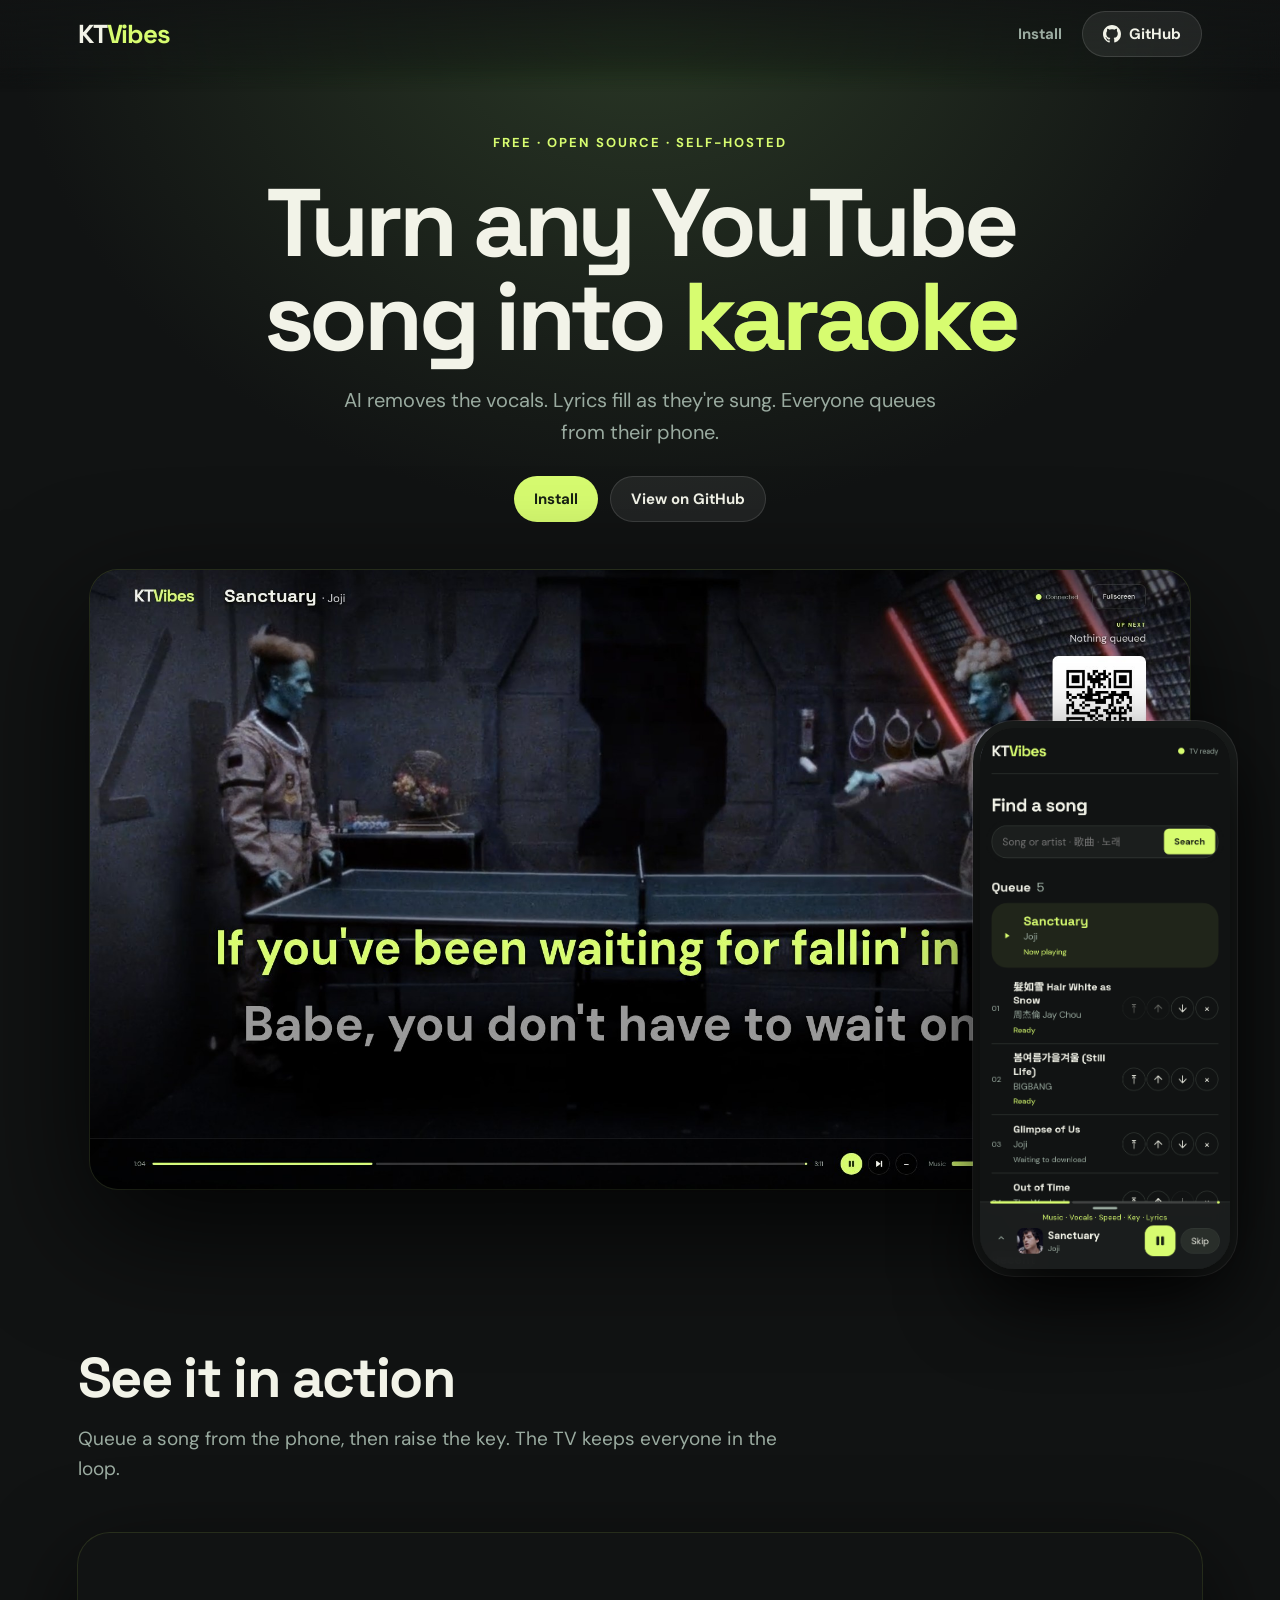
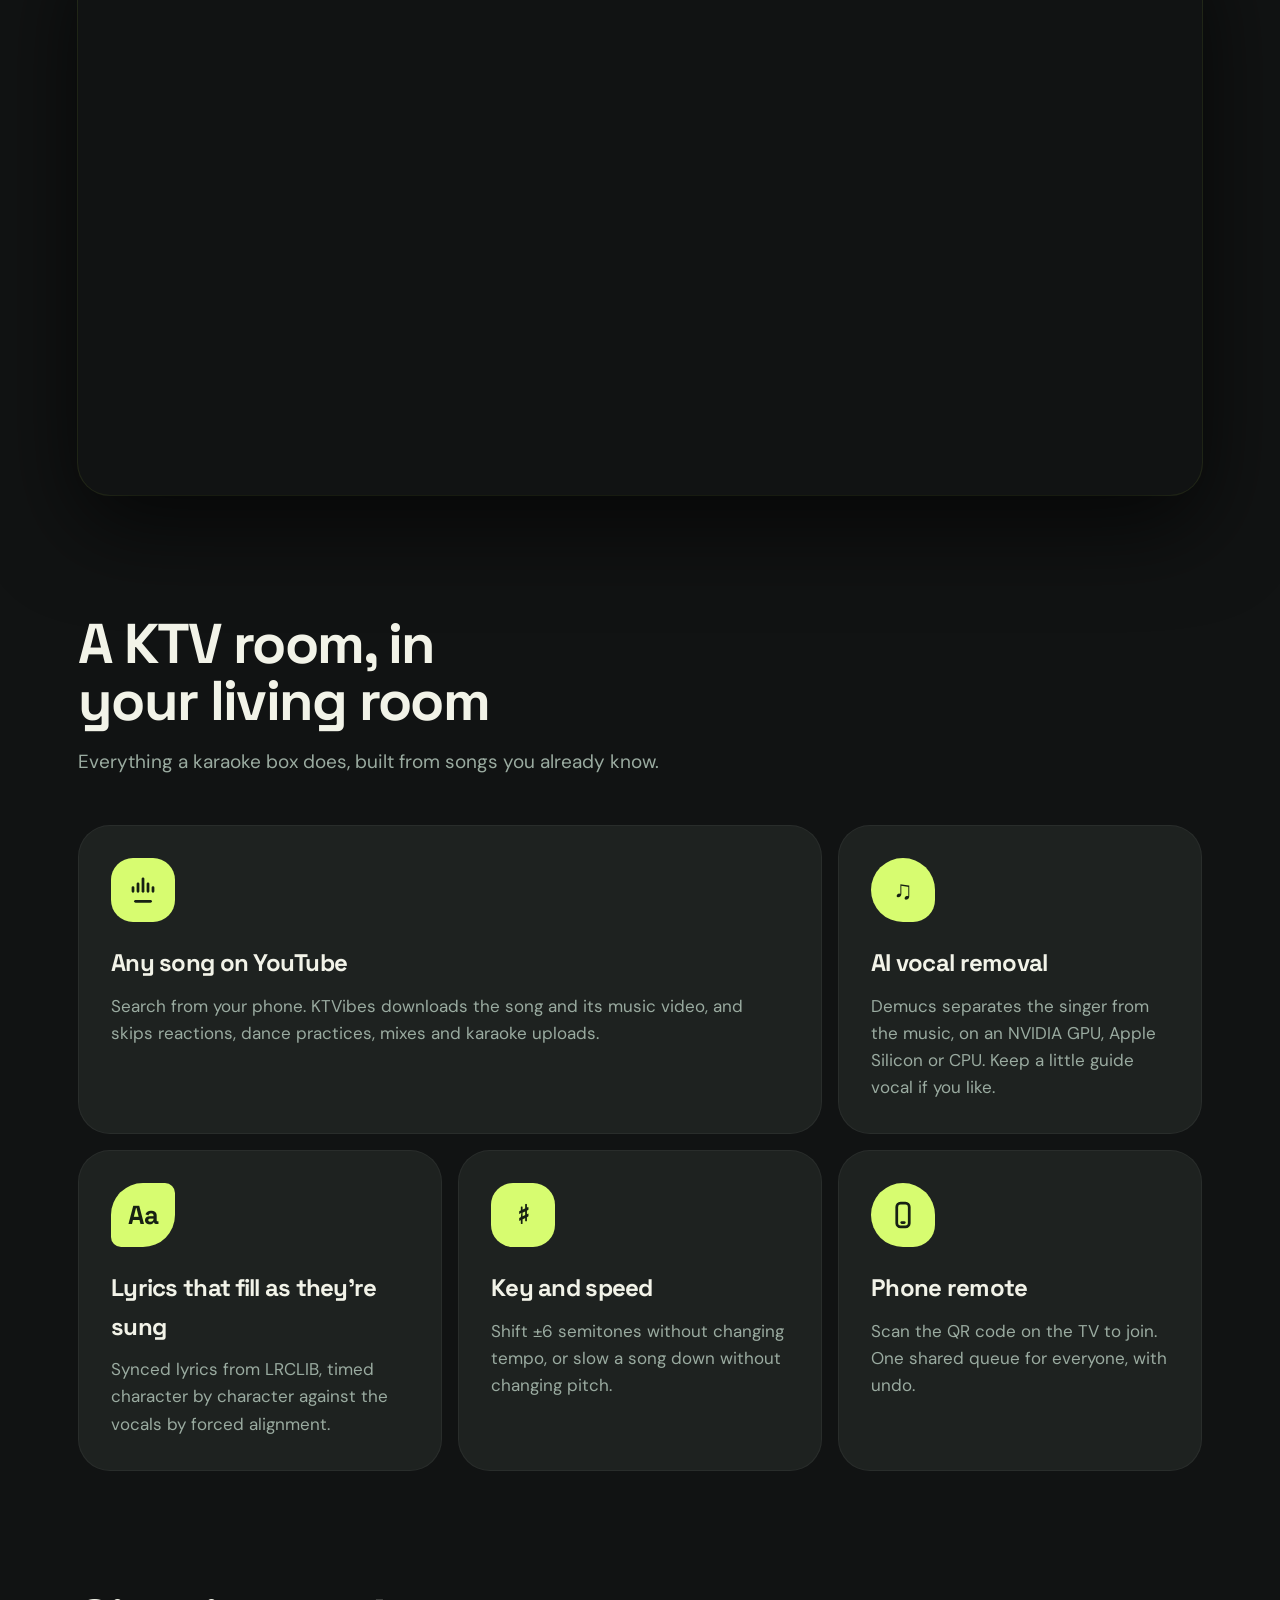
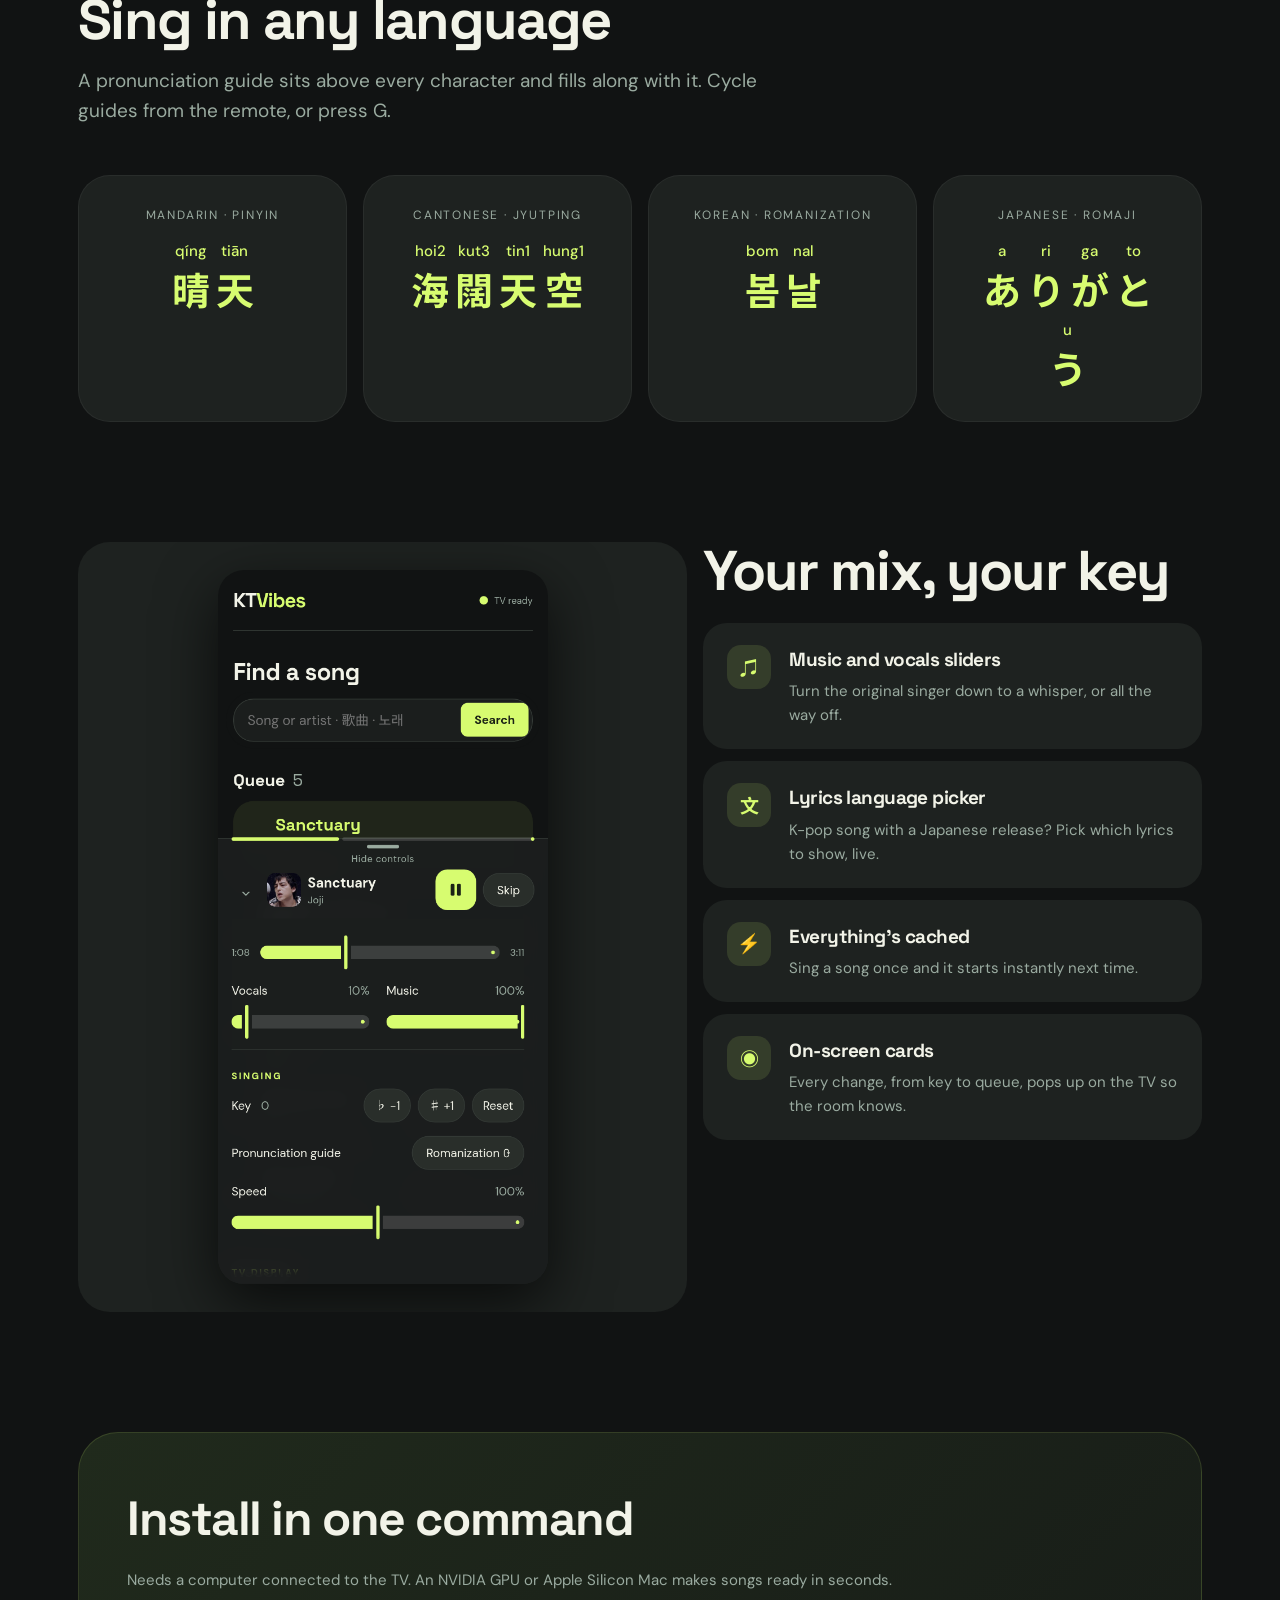
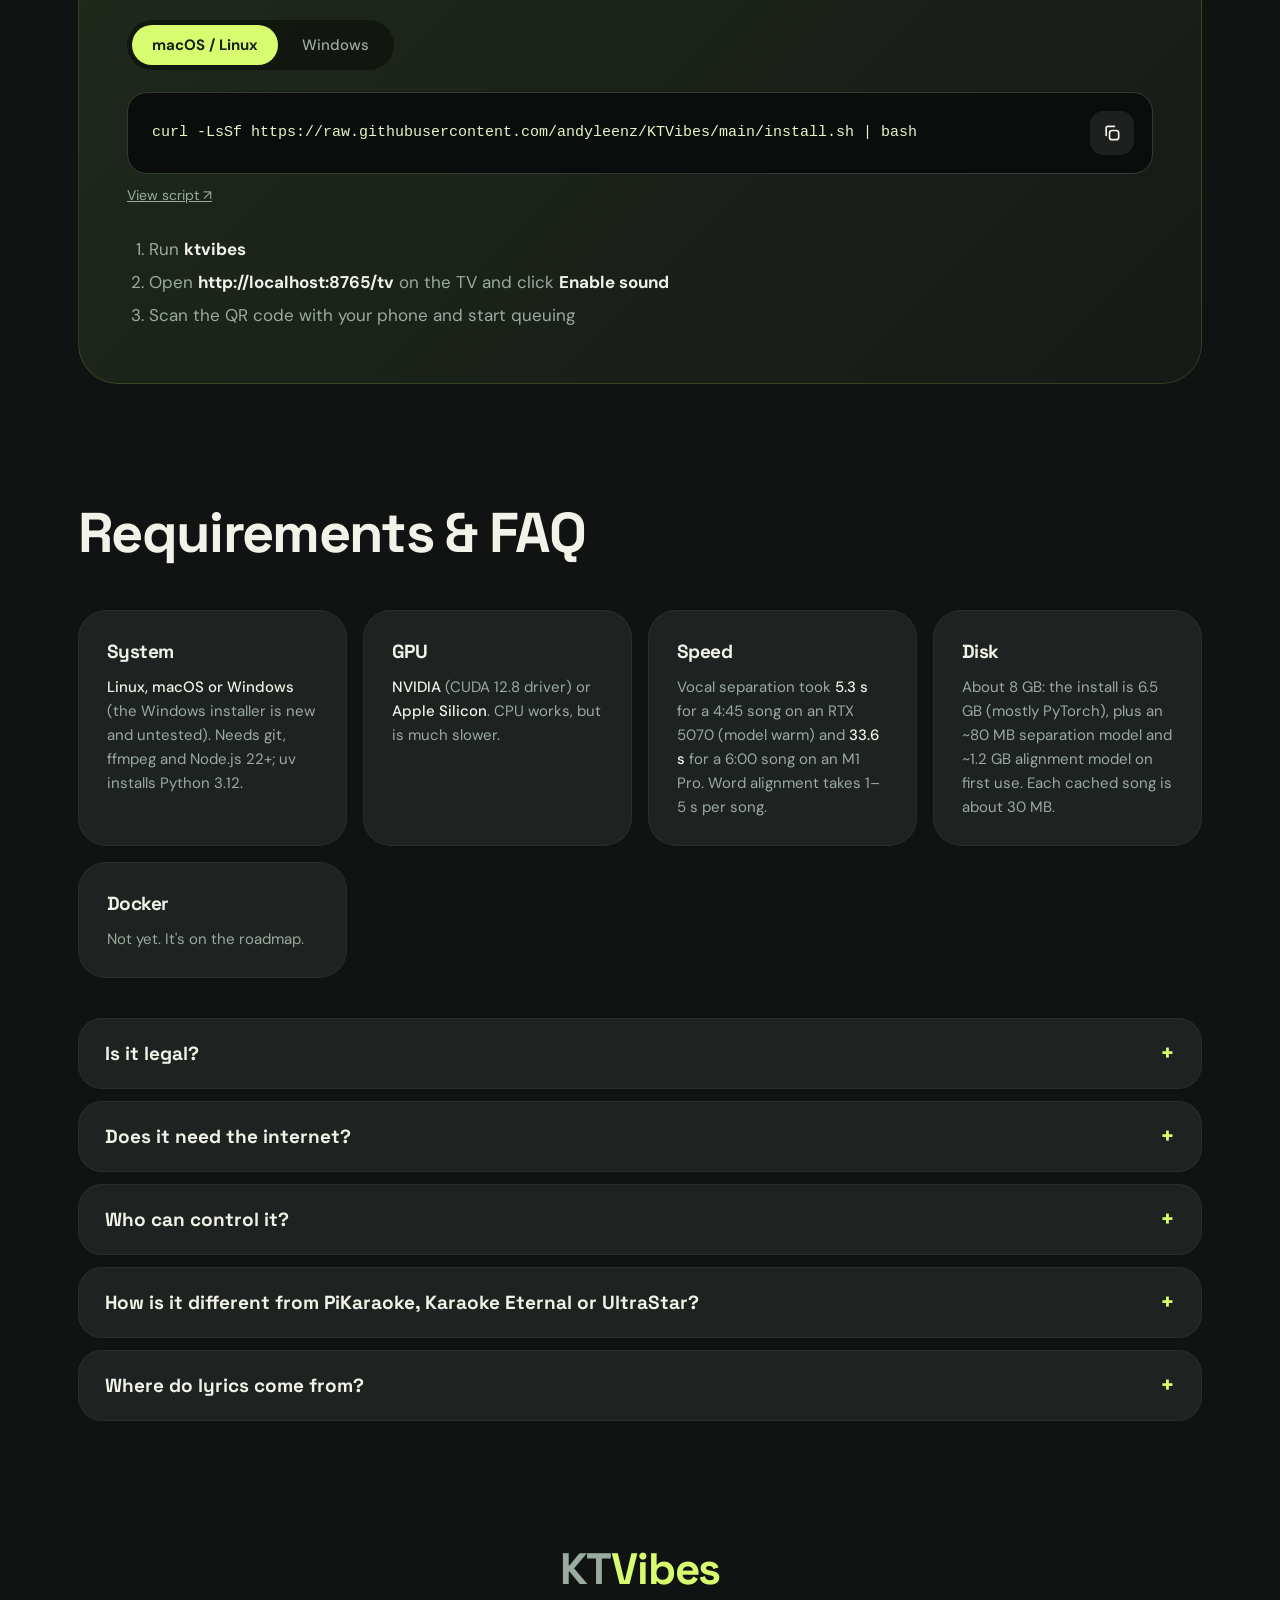
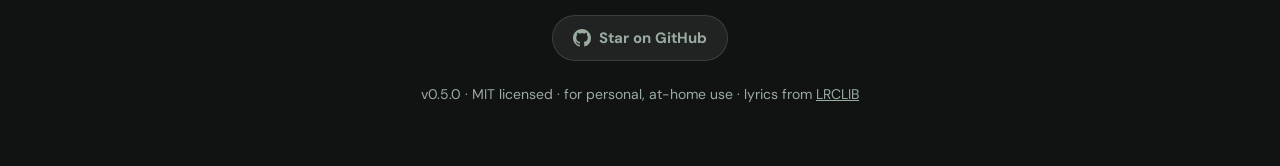
==== docs/index.html @ 7be1ef10 "Lyrics follow cut music videos; 150% lyrics; Settings on the remote Release 0.5.0. Each section betw" ====
<!doctype html>
<html lang="en">
<head>
<meta charset="utf-8">
<meta name="viewport" content="width=device-width,initial-scale=1">
<title>KTVibes · Self-hosted karaoke from any YouTube song</title>
<meta name="description" content="Free, open-source home karaoke. Turn any YouTube song into karaoke with AI vocal removal, KTV-style synced lyrics, pinyin, jyutping, romaji and Hangul guides, key and speed control, and a phone remote.">
<link rel="canonical" href="https://andyleenz.github.io/KTVibes/">
<meta property="og:type" content="website">
<meta property="og:title" content="KTVibes · Turn any YouTube song into karaoke at home">
<meta property="og:description" content="AI vocal removal, KTV-style lyrics, pronunciation guides for Chinese, Cantonese, Korean and Japanese, and a phone remote. Self-hosted and open source.">
<meta property="og:url" content="https://andyleenz.github.io/KTVibes/">
<meta property="og:image" content="https://andyleenz.github.io/KTVibes/social.png">
<meta name="twitter:card" content="summary_large_image">
<meta name="theme-color" content="#111313">
<script type="application/ld+json">{"@context":"https://schema.org","@type":"SoftwareApplication","name":"KTVibes","applicationCategory":"MultimediaApplication","operatingSystem":"Linux, macOS, Windows","offers":{"@type":"Offer","price":"0"},"url":"https://andyleenz.github.io/KTVibes/","codeRepository":"https://github.com/andyleenz/KTVibes","license":"https://opensource.org/licenses/MIT"}</script>
<link rel="preconnect" href="https://fonts.googleapis.com"><link rel="preconnect" href="https://fonts.gstatic.com" crossorigin>
<link href="https://fonts.googleapis.com/css2?family=DM+Sans:wght@400;500;700&family=Space+Grotesk:wght@500;700&display=swap" rel="stylesheet">
<!-- CJK fonts are huge; text= subsets them to just the glyphs on this page. -->
<link href="https://fonts.googleapis.com/css2?family=Noto+Sans+KR:wght@700&family=Noto+Sans+TC:wght@700&family=Noto+Sans+JP:wght@700&display=swap&text=%E6%99%B4%E5%A4%A9%E6%B5%B7%E9%97%8A%E7%A9%BA%E6%96%87%EB%B4%84%EB%82%A0%E3%81%82%E3%82%8A%E3%81%8C%E3%81%A8%E3%81%86" rel="stylesheet">
<script>document.documentElement.classList.add('js')</script>
<style>
:root{--bg:#111313;--surface:#1e2220;--surface2:#272d2a;--line:#343a36;--ink:#f2f3e8;--muted:#9aaba0;--lime:#d7fc70;--on-lime:#172013;
 --spring:cubic-bezier(.34,1.56,.64,1);--spring-soft:cubic-bezier(.38,1.21,.22,1);--emph:cubic-bezier(.2,0,0,1)}
*{box-sizing:border-box}html{scroll-behavior:smooth}
body{margin:0;background:var(--bg);color:var(--ink);font:400 17px/1.6 'DM Sans',sans-serif;-webkit-font-smoothing:antialiased;overflow-x:hidden}
a{color:inherit}
h1,h2,h3{font-family:'Space Grotesk',sans-serif;letter-spacing:-.03em;margin:0}h1,h2{text-wrap:balance}
.wrap{max-width:1180px;margin:auto;padding:0 28px}

/* Top bar */
/* Floats over the hero glow; blur and tint fade out at the bottom edge instead of a hard line. */
nav{position:fixed;top:0;left:0;right:0;z-index:10;padding-bottom:24px;backdrop-filter:blur(14px) saturate(1.4);-webkit-backdrop-filter:blur(14px) saturate(1.4);
 background:linear-gradient(#111313d0,#11131380 60%,#11131300);mask-image:linear-gradient(#000 74%,transparent);-webkit-mask-image:linear-gradient(#000 74%,transparent)}
nav .wrap{display:flex;align-items:center;justify-content:space-between;height:68px}
.brand{font:700 26px 'Space Grotesk',sans-serif;letter-spacing:-1.2px;text-decoration:none}.brand span{color:var(--lime)}
.pill{display:inline-flex;align-items:center;gap:8px;padding:10px 20px;border-radius:999px;text-decoration:none;font-weight:700;font-size:15px;
 transition:border-radius .35s var(--spring),transform .35s var(--spring),background .2s}
.pill:active{border-radius:12px;transform:scale(.96)}
.pill.primary{background:var(--lime);color:var(--on-lime)}.pill.primary:hover{border-radius:14px}
/* Only the primary pill morphs; secondary ones just tint. */
.pill.tonal{background:#ffffff12;border:1px solid #ffffff1f}.pill.tonal:hover{background:#ffffff1c}
.pill svg{width:18px;height:18px;fill:currentColor}
.navlinks{display:flex;align-items:center;gap:6px}.navlink{padding:10px 14px;text-decoration:none;font-weight:700;font-size:15px;color:var(--muted);transition:color .2s}.navlink:hover{color:var(--ink)}
/* Keyboard users need to see where they are. */
.pill:focus-visible,.navlink:focus-visible,.tabs button:focus-visible,.copy:focus-visible,summary:focus-visible,.script:focus-visible{outline:2px solid var(--lime);outline-offset:3px}

/* Hero */
.hero{position:relative;padding:128px 0 40px;text-align:center;background:radial-gradient(ellipse 70% 60% at 50% 0%,#2a3826 0%,transparent 70%)}
.eyebrow{display:inline-block;font-size:13px;font-weight:700;letter-spacing:2px;color:var(--lime);text-transform:uppercase;margin-bottom:22px}
.hero h1{font-size:clamp(46px,8vw,96px);line-height:.98;letter-spacing:-.045em;max-width:980px;margin:auto}
/* The headline's last word fills like a KTV lyric. */
.wipe{position:relative;display:inline-block;color:#ffffff70}
.wipe::after{content:attr(data-text);position:absolute;inset:0;color:var(--lime);clip-path:inset(0 100% 0 0);animation:wipe 1.6s .6s var(--emph) forwards}
/* Plays once and stays filled, so the headline never ends half-faded. */
@keyframes wipe{to{clip-path:inset(0 0 0 0)}}
.hero p.lead{font-size:20px;color:var(--muted);max-width:640px;margin:20px auto 28px}
.cta{display:flex;gap:12px;justify-content:center;flex-wrap:wrap}
.stage{position:relative;margin:48px auto 0;max-width:1100px}
.stage .tv{width:100%;height:auto;border-radius:28px;display:block;box-shadow:0 40px 120px #000c,0 0 0 1px #d7fc7026}
.stage .phone{position:absolute;right:-40px;bottom:-80px;width:min(26%,250px);height:auto;border-radius:34px;box-shadow:0 30px 80px #000e,0 0 0 7px #1b1e1d,0 0 0 8px #ffffff26;
 animation:float 6s ease-in-out infinite}
@keyframes float{50%{transform:translateY(-8px) rotate(-1deg)}}
/* On phones the overlay would hide the TV's "Up next" and be tiny; stack it below instead. */
@media(max-width:700px){.stage .phone{position:static;display:block;width:45%;margin:32px auto 0;animation:none}}

/* Sections */
section{padding:120px 0 0}
.section-head{max-width:720px;margin-bottom:48px}
.section-head h2{font-size:clamp(34px,5vw,56px);line-height:1.02}
.section-head p{color:var(--muted);font-size:19px;margin:18px 0 0}

/* Feature cards: shapes morph on hover, springs on reveal. */
.grid{display:grid;grid-template-columns:repeat(auto-fit,minmax(300px,1fr));gap:16px}
.card{position:relative;padding:32px;border-radius:32px;background:var(--surface);border:1px solid #ffffff0d;overflow:hidden;
 transition:border-radius .5s var(--spring),transform .5s var(--spring),background .3s}
.card:hover{border-radius:56px 18px 56px 18px;transform:translateY(-4px);background:var(--surface2)}
.card.big{grid-column:span 2}@media(max-width:700px){.card.big{grid-column:auto}}
.card h3{font-size:24px;margin:22px 0 10px}.card p{margin:0;color:var(--muted)}
.icon{display:grid;place-items:center;width:64px;height:64px;background:var(--lime);color:var(--on-lime);font:700 26px 'Space Grotesk',sans-serif;
 border-radius:22px;transition:border-radius .6s var(--spring),transform .6s var(--spring)}
.card:hover .icon{border-radius:50%;transform:rotate(-6deg) scale(1.08)}
.card:nth-child(3n+2) .icon{border-radius:50% 50% 22px 50%}.card:nth-child(3n) .icon{border-radius:32px 10px}
.icon svg{width:30px;height:30px;fill:none;stroke:currentColor;stroke-width:2.2;stroke-linecap:round;stroke-linejoin:round}

/* Pronunciation guide demo: one line, guides swap with a spring. */
.guides{display:grid;grid-template-columns:repeat(auto-fit,minmax(250px,1fr));gap:16px}
.lang{padding:30px 28px 26px;border-radius:32px;background:var(--surface);border:1px solid #ffffff0d;text-align:center;transition:background .3s}
.lang:hover{background:var(--surface2)}
.lang small{display:block;font-size:12px;letter-spacing:1.8px;text-transform:uppercase;color:var(--muted);margin-bottom:18px}
.ruby{display:flex;justify-content:center;gap:6px;flex-wrap:wrap}
.ruby span{display:flex;flex-direction:column;align-items:center;line-height:1.1}
.ruby i{font-style:normal;font-size:15px;color:var(--lime);font-weight:500;min-height:18px}
.ruby b{font:700 38px 'Noto Sans TC','Noto Sans KR','Noto Sans JP',sans-serif;color:#ffffff66;background:linear-gradient(90deg,var(--lime) 50%,#ffffff66 50%) 100% 0/200% 100% no-repeat;-webkit-background-clip:text;background-clip:text;color:transparent}
.lang.on .ruby b{animation:fill 1s var(--emph) forwards;animation-delay:calc(var(--i) * .22s)}
@keyframes fill{to{background-position:0 0}}

/* Controls strip */
.controls{display:grid;grid-template-columns:1.1fr .9fr;gap:16px;align-items:stretch}@media(max-width:860px){.controls{grid-template-columns:1fr}}
.shot{border-radius:32px;overflow:hidden;background:var(--surface);display:grid;place-items:center;padding:28px}
.shot img{width:100%;height:auto;max-width:330px;border-radius:26px;box-shadow:0 20px 60px #000a}
.list{display:grid;gap:12px;align-content:start}
.row{display:flex;gap:18px;align-items:flex-start;padding:22px 24px;border-radius:24px;background:var(--surface);transition:background .3s}
.row:hover{background:var(--surface2)}
.row b{flex:none;display:grid;place-items:center;width:44px;height:44px;border-radius:14px;background:#d7fc701f;color:var(--lime);font:700 19px 'Space Grotesk','Noto Sans TC',sans-serif}.row b svg{width:22px;height:22px;fill:none;stroke:currentColor;stroke-width:2.2;stroke-linecap:round;stroke-linejoin:round}
.row h3{font-size:19px}.row p{margin:4px 0 0;color:var(--muted);font-size:15px}

/* Install */
.install{border-radius:40px;background:linear-gradient(135deg,#202a1c,#161a17);padding:48px;border:1px solid #d7fc7022}
#install{scroll-margin-top:90px}
@media(max-width:600px){.install{padding:28px 20px;border-radius:28px}}
.tabs{display:inline-flex;gap:4px;padding:5px;border-radius:999px;background:#0006;margin-bottom:22px}
.tabs button{border:0;background:transparent;color:var(--muted);font:500 15px 'DM Sans',sans-serif;padding:10px 20px;border-radius:999px;cursor:pointer;white-space:nowrap;transition:background .3s var(--spring),color .2s,border-radius .4s var(--spring)}
.tabs button[aria-selected=true]{background:var(--lime);color:var(--on-lime);font-weight:700}
.tabs button:active{border-radius:10px}
.cmd{display:flex;align-items:center;gap:12px;background:#0b0d0c;border:1px solid var(--line);border-radius:20px;padding:18px 18px 18px 24px;font:500 15px ui-monospace,'JetBrains Mono',monospace;overflow:hidden}
/* Only the command scrolls, so the copy button never leaves the screen. */
.cmd code{flex:1;min-width:0;overflow-x:auto;white-space:nowrap;color:#e6f5c4;user-select:all;padding:4px 0}
.script{display:inline-block;margin-top:10px;font-size:14px;color:var(--muted)}.script:hover{color:var(--ink)}
.copy{flex:none;border:0;cursor:pointer;width:44px;height:44px;border-radius:14px;background:#ffffff14;color:var(--ink);display:grid;place-items:center;transition:border-radius .4s var(--spring),background .2s,transform .3s var(--spring)}
.copy:hover{border-radius:50%}.copy.done{background:var(--lime);color:var(--on-lime);transform:scale(1.1) rotate(-8deg)}
.copy svg{width:20px;height:20px;fill:none;stroke:currentColor;stroke-width:2;stroke-linecap:round;stroke-linejoin:round}
.install p{color:var(--muted);margin:18px 0 0;font-size:15px}
.install ol{margin:28px 0 0;padding-left:22px;color:var(--muted)}.install li{margin:6px 0}.install li b{color:var(--ink)}

footer{padding:120px 24px 60px;text-align:center;color:var(--muted);font-size:14px}
footer .brand{font-size:44px;display:block;margin-bottom:18px}footer .pill{margin:0 0 22px}

/* Requirements and FAQ */
.reqs{display:grid;grid-template-columns:repeat(auto-fit,minmax(260px,1fr));gap:16px;margin-bottom:40px}
.req{padding:26px 28px;border-radius:28px;background:var(--surface);border:1px solid #ffffff0d}
.req h3{font-size:19px;margin-bottom:8px}.req p{margin:0;color:var(--muted);font-size:15px}.req b{color:var(--ink);font-weight:500}
.faq{display:grid;gap:12px}
.faq details{border-radius:24px;background:var(--surface);border:1px solid #ffffff0d;transition:background .3s}.faq details[open]{background:var(--surface2)}
.faq summary{cursor:pointer;list-style:none;padding:22px 26px;font:700 19px 'Space Grotesk',sans-serif;display:flex;justify-content:space-between;gap:16px;border-radius:24px}
.faq summary::-webkit-details-marker{display:none}
.faq summary::after{content:'+';color:var(--lime);font-size:24px;line-height:1;transition:transform .4s var(--spring)}.faq details[open] summary::after{transform:rotate(45deg)}
.faq details p{margin:0;padding:0 26px 22px;color:var(--muted);font-size:15px}
/* A small spring as the answer opens. */
.faq details[open] p{animation:open .5s var(--spring)}
@keyframes open{from{opacity:0;transform:translateY(-8px) scale(.98)}}

/* Scroll reveal: elements spring up into place. */
/* Hidden only once JS is known to run, so content still shows if the script fails. */
.js .reveal{opacity:0;transform:translateY(40px) scale(.97);transition:opacity .6s var(--emph),transform .6s var(--spring-soft);transition-delay:calc(var(--d,0) * 50ms)}
.js .reveal.in{opacity:1;transform:none}
@media(prefers-reduced-motion:reduce){*,*::before,*::after{animation:none!important;transition:none!important}.js .reveal{opacity:1;transform:none}.wipe::after{clip-path:none}.ruby b{background-position:0 0}}
.demo{display:block;width:100%;height:auto;border-radius:32px;box-shadow:0 30px 90px #000a,0 0 0 1px #d7fc7026}
</style>
</head>
<body>
<nav><div class="wrap"><a class="brand" href="./">KT<span>Vibes</span></a>
 <div class="navlinks"><a class="navlink" href="#install">Install</a><a class="pill tonal" href="https://github.com/andyleenz/KTVibes"><svg viewBox="0 0 16 16"><path d="M8 0C3.58 0 0 3.58 0 8c0 3.54 2.29 6.53 5.47 7.59.4.07.55-.17.55-.38 0-.19-.01-.82-.01-1.49-2.01.37-2.53-.49-2.69-.94-.09-.23-.48-.94-.82-1.13-.28-.15-.68-.52-.01-.53.63-.01 1.08.58 1.23.82.72 1.21 1.87.87 2.33.66.07-.52.28-.87.51-1.07-1.78-.2-3.64-.89-3.64-3.95 0-.87.31-1.59.82-2.15-.08-.2-.36-1.02.08-2.12 0 0 .67-.21 2.2.82.64-.18 1.32-.27 2-.27.68 0 1.36.09 2 .27 1.53-1.04 2.2-.82 2.2-.82.44 1.1.16 1.92.08 2.12.51.56.82 1.27.82 2.15 0 3.07-1.87 3.75-3.65 3.95.29.25.54.73.54 1.48 0 1.07-.01 1.93-.01 2.2 0 .21.15.46.55.38A8.013 8.013 0 0016 8c0-4.42-3.58-8-8-8z"/></svg>GitHub</a></div></div></nav>

<header class="hero"><div class="wrap">
 <span class="eyebrow reveal">Free · open source · self-hosted</span>
 <h1 class="reveal" style="--d:1">Turn any YouTube song into <span class="wipe" data-text="karaoke">karaoke</span></h1>
 <p class="lead reveal" style="--d:2">AI removes the vocals. Lyrics fill as they're sung. Everyone queues from their phone.</p>
 <div class="cta reveal" style="--d:3"><a class="pill primary" href="#install">Install</a><a class="pill tonal" href="https://github.com/andyleenz/KTVibes">View on GitHub</a></div>
 <div class="stage reveal" style="--d:4">
  <img class="tv" src="tv-hero.jpg" alt="KTVibes on a TV: Joji's Sanctuary with lyrics filling word by word" width="1920" height="1080">
  <img class="phone" src="remote-queue.png" alt="KTVibes phone remote showing the queue" width="585" height="1266" loading="lazy">
 </div>
</div></header>

<section id="demo"><div class="wrap">
 <div class="section-head reveal"><h2>See it in action</h2><p>Queue a song from the phone, then raise the key. The TV keeps everyone in the loop.</p></div>
 <video class="demo reveal" src="demo.mp4" autoplay muted loop playsinline preload="metadata" width="1280" height="720" aria-label="Demo: searching and queuing a song from the phone, then raising the key, while the TV plays"></video>
</div></section>

<section><div class="wrap">
 <div class="section-head reveal"><h2>A KTV room, in your living room</h2><p>Everything a karaoke box does, built from songs you already know.</p></div>
 <div class="grid">
  <div class="card big reveal"><div class="icon"><svg viewBox="0 0 24 24"><path d="M12 3v10"/><path d="M8 7v6M16 7v6M4 10v3M20 10v3"/><path d="M6 21h12"/></svg></div><h3>Any song on YouTube</h3><p>Search from your phone. KTVibes downloads the song and its music video, and skips reactions, dance practices, mixes and karaoke uploads.</p></div>
  <div class="card reveal" style="--d:1"><div class="icon">♫</div><h3>AI vocal removal</h3><p>Demucs separates the singer from the music, on an NVIDIA GPU, Apple Silicon or CPU. Keep a little guide vocal if you like.</p></div>
  <div class="card reveal" style="--d:2"><div class="icon">Aa</div><h3>Lyrics that fill as they're sung</h3><p>Synced lyrics from LRCLIB, timed character by character against the vocals by forced alignment.</p></div>
  <div class="card reveal" style="--d:3"><div class="icon">♯</div><h3>Key and speed</h3><p>Shift ±6 semitones without changing tempo, or slow a song down without changing pitch.</p></div>
  <div class="card reveal" style="--d:4"><div class="icon"><svg viewBox="0 0 24 24"><rect x="7" y="2.5" width="10" height="19" rx="3"/><path d="M11 18h2"/></svg></div><h3>Phone remote</h3><p>Scan the QR code on the TV to join. One shared queue for everyone, with undo.</p></div>
 </div>
</div></section>

<section id="languages"><div class="wrap">
 <div class="section-head reveal"><h2>Sing in any language</h2><p>A pronunciation guide sits above every character and fills along with it. Cycle guides from the remote, or press G.</p></div>
 <div class="guides">
  <div class="lang reveal"><small>Mandarin · pinyin</small><div class="ruby"><span style="--i:0"><i>qíng</i><b>晴</b></span><span style="--i:1"><i>tiān</i><b>天</b></span></div></div>
  <div class="lang reveal" style="--d:1"><small>Cantonese · jyutping</small><div class="ruby"><span style="--i:0"><i>hoi2</i><b>海</b></span><span style="--i:1"><i>kut3</i><b>闊</b></span><span style="--i:2"><i>tin1</i><b>天</b></span><span style="--i:3"><i>hung1</i><b>空</b></span></div></div>
  <div class="lang reveal" style="--d:2"><small>Korean · romanization</small><div class="ruby"><span style="--i:0"><i>bom</i><b>봄</b></span><span style="--i:1"><i>nal</i><b>날</b></span></div></div>
  <div class="lang reveal" style="--d:3"><small>Japanese · romaji</small><div class="ruby"><span style="--i:0"><i>a</i><b>あ</b></span><span style="--i:1"><i>ri</i><b>り</b></span><span style="--i:2"><i>ga</i><b>が</b></span><span style="--i:3"><i>to</i><b>と</b></span><span style="--i:4"><i>u</i><b>う</b></span></div></div>
 </div>
</div></section>

<section><div class="wrap controls">
 <div class="shot reveal"><img src="remote-controls.png" alt="Remote controls: music, vocals, speed and key" loading="lazy"></div>
 <div class="list">
  <div class="section-head reveal" style="margin-bottom:12px"><h2>Your mix, your key</h2></div>
  <div class="row reveal" style="--d:1"><b aria-hidden="true">♫</b><div><h3>Music and vocals sliders</h3><p>Turn the original singer down to a whisper, or all the way off.</p></div></div>
  <div class="row reveal" style="--d:2"><b aria-hidden="true">文</b><div><h3>Lyrics language picker</h3><p>K-pop song with a Japanese release? Pick which lyrics to show, live.</p></div></div>
  <div class="row reveal" style="--d:3"><b aria-hidden="true">⚡</b><div><h3>Everything's cached</h3><p>Sing a song once and it starts instantly next time.</p></div></div>
  <div class="row reveal" style="--d:4"><b aria-hidden="true">◉</b><div><h3>On-screen cards</h3><p>Every change, from key to queue, pops up on the TV so the room knows.</p></div></div>
 </div>
</div></section>

<section id="install"><div class="wrap">
 <div class="install reveal">
  <h2 style="font-size:clamp(32px,4.5vw,48px)">Install in one command</h2>
  <p style="margin:10px 0 28px">Needs a computer connected to the TV. An NVIDIA GPU or Apple Silicon Mac makes songs ready in seconds.</p>
  <div class="tabs" role="tablist" aria-label="Operating system"><button role="tab" id="tab-unix" aria-controls="cmdbox" aria-selected="true" data-script="install.sh" data-cmd="curl -LsSf https://raw.githubusercontent.com/andyleenz/KTVibes/main/install.sh | bash">macOS / Linux</button><button role="tab" id="tab-win" aria-controls="cmdbox" aria-selected="false" tabindex="-1" data-script="install.ps1" data-cmd="irm https://raw.githubusercontent.com/andyleenz/KTVibes/main/install.ps1 | iex">Windows</button></div>
  <div class="cmd" id="cmdbox" role="tabpanel"><code id="cmd">curl -LsSf https://raw.githubusercontent.com/andyleenz/KTVibes/main/install.sh | bash</code>
   <button class="copy" id="copy" aria-label="Copy command"><svg viewBox="0 0 24 24"><rect x="9" y="9" width="11" height="11" rx="3"/><path d="M5 15V6a2 2 0 0 1 2-2h8"/></svg></button></div>
  <a class="script" id="script" href="https://github.com/andyleenz/KTVibes/blob/main/install.sh">View script ↗</a>
  <ol><li>Run <b>ktvibes</b></li><li>Open <b>http://localhost:8765/tv</b> on the TV and click <b>Enable sound</b></li><li>Scan the QR code with your phone and start queuing</li></ol>
 </div>
</div></section>

<section id="faq"><div class="wrap">
 <div class="section-head reveal"><h2>Requirements &amp; FAQ</h2></div>
 <div class="reqs">
  <div class="req reveal"><h3>System</h3><p><b>Linux, macOS or Windows</b> (the Windows installer is new and untested). Needs git, ffmpeg and Node.js 22+; uv installs Python 3.12.</p></div>
  <div class="req reveal" style="--d:1"><h3>GPU</h3><p><b>NVIDIA</b> (CUDA 12.8 driver) or <b>Apple Silicon</b>. CPU works, but is much slower.</p></div>
  <div class="req reveal" style="--d:2"><h3>Speed</h3><p>Vocal separation took <b>5.3 s</b> for a 4:45 song on an RTX 5070 (model warm) and <b>33.6 s</b> for a 6:00 song on an M1 Pro. Word alignment takes 1–5 s per song.</p></div>
  <div class="req reveal" style="--d:3"><h3>Disk</h3><p>About 8 GB: the install is 6.5 GB (mostly PyTorch), plus an ~80 MB separation model and ~1.2 GB alignment model on first use. Each cached song is about 30 MB.</p></div>
  <div class="req reveal" style="--d:4"><h3>Docker</h3><p>Not yet. It's on the roadmap.</p></div>
 </div>
 <div class="faq reveal">
  <details><summary>Is it legal?</summary><p>KTVibes downloads from YouTube with yt-dlp to your own machine, for personal at-home use. Respect artists' rights and YouTube's terms where you live. It ships no music.</p></details>
  <details><summary>Does it need the internet?</summary><p>Yes, to search, download songs and fetch lyrics. Cached songs play from disk.</p></details>
  <details><summary>Who can control it?</summary><p>Anyone on the same local network who scans the QR code. It isn't meant to be exposed to the internet.</p></details>
  <details><summary>How is it different from PiKaraoke, Karaoke Eternal or UltraStar?</summary><p>AI vocal removal on any YouTube song, with an adjustable guide-vocal slider; a character-by-character KTV wipe timed to the vocals; and pinyin, jyutping, romaji and Hangul guides.</p></details>
  <details><summary>Where do lyrics come from?</summary><p>LRCLIB, a community-run lyrics database. Some songs have none. You can pick another language version from the remote.</p></details>
 </div>
</div></section>

<footer><a class="brand" href="https://github.com/andyleenz/KTVibes">KT<span>Vibes</span></a><a class="pill tonal" href="https://github.com/andyleenz/KTVibes"><svg viewBox="0 0 16 16"><path d="M8 0C3.58 0 0 3.58 0 8c0 3.54 2.29 6.53 5.47 7.59.4.07.55-.17.55-.38 0-.19-.01-.82-.01-1.49-2.01.37-2.53-.49-2.69-.94-.09-.23-.48-.94-.82-1.13-.28-.15-.68-.52-.01-.53.63-.01 1.08.58 1.23.82.72 1.21 1.87.87 2.33.66.07-.52.28-.87.51-1.07-1.78-.2-3.64-.89-3.64-3.95 0-.87.31-1.59.82-2.15-.08-.2-.36-1.02.08-2.12 0 0 .67-.21 2.2.82.64-.18 1.32-.27 2-.27.68 0 1.36.09 2 .27 1.53-1.04 2.2-.82 2.2-.82.44 1.1.16 1.92.08 2.12.51.56.82 1.27.82 2.15 0 3.07-1.87 3.75-3.65 3.95.29.25.54.73.54 1.48 0 1.07-.01 1.93-.01 2.2 0 .21.15.46.55.38A8.013 8.013 0 0016 8c0-4.42-3.58-8-8-8z"/></svg>Star on GitHub</a><br>v0.5.0 · MIT licensed · for personal, at-home use · lyrics from <a href="https://lrclib.net">LRCLIB</a></footer>

<script>
// Spring elements into view as they scroll in; language cards play their fill once, the first time they're seen.
const seen=new IntersectionObserver(entries=>{for(const e of entries){
 if(e.isIntersecting){e.target.classList.add('in');if(e.target.classList.contains('lang'))e.target.classList.add('on');seen.unobserve(e.target);}
}},{threshold:.2});
document.querySelectorAll('.reveal').forEach(el=>seen.observe(el));
const cmd=document.getElementById('cmd'),copy=document.getElementById('copy'),script=document.getElementById('script');
const tabs=[...document.querySelectorAll('.tabs button')];
const still=matchMedia('(prefers-reduced-motion:reduce)');
function pick(tab){
 tabs.forEach(t=>{t.setAttribute('aria-selected',t===tab);t.tabIndex=t===tab?0:-1;});
 if(!still.matches)cmd.animate([{opacity:0,transform:'translateY(8px)'},{opacity:1,transform:'none'}],{duration:350,easing:'cubic-bezier(.34,1.56,.64,1)'});
 cmd.textContent=tab.dataset.cmd;
 script.href='https://github.com/andyleenz/KTVibes/blob/main/'+tab.dataset.script;
}
tabs.forEach((tab,i)=>{tab.onclick=()=>pick(tab);
 // Standard tablist keys: arrows move between tabs.
 tab.onkeydown=e=>{const d=e.key==='ArrowRight'?1:e.key==='ArrowLeft'?-1:0;if(!d)return;e.preventDefault();const n=tabs[(i+d+tabs.length)%tabs.length];pick(n);n.focus();};
});
copy.onclick=async()=>{try{await navigator.clipboard.writeText(cmd.textContent);copy.classList.add('done');copy.setAttribute('aria-label','Copied');
 setTimeout(()=>{copy.classList.remove('done');copy.setAttribute('aria-label','Copy command');},1400);}
 // No clipboard (http, old browser): select the text so Ctrl+C works.
 catch{const r=document.createRange();r.selectNodeContents(cmd);const sel=getSelection();sel.removeAllRanges();sel.addRange(r);}};
</script>
</body>
</html>
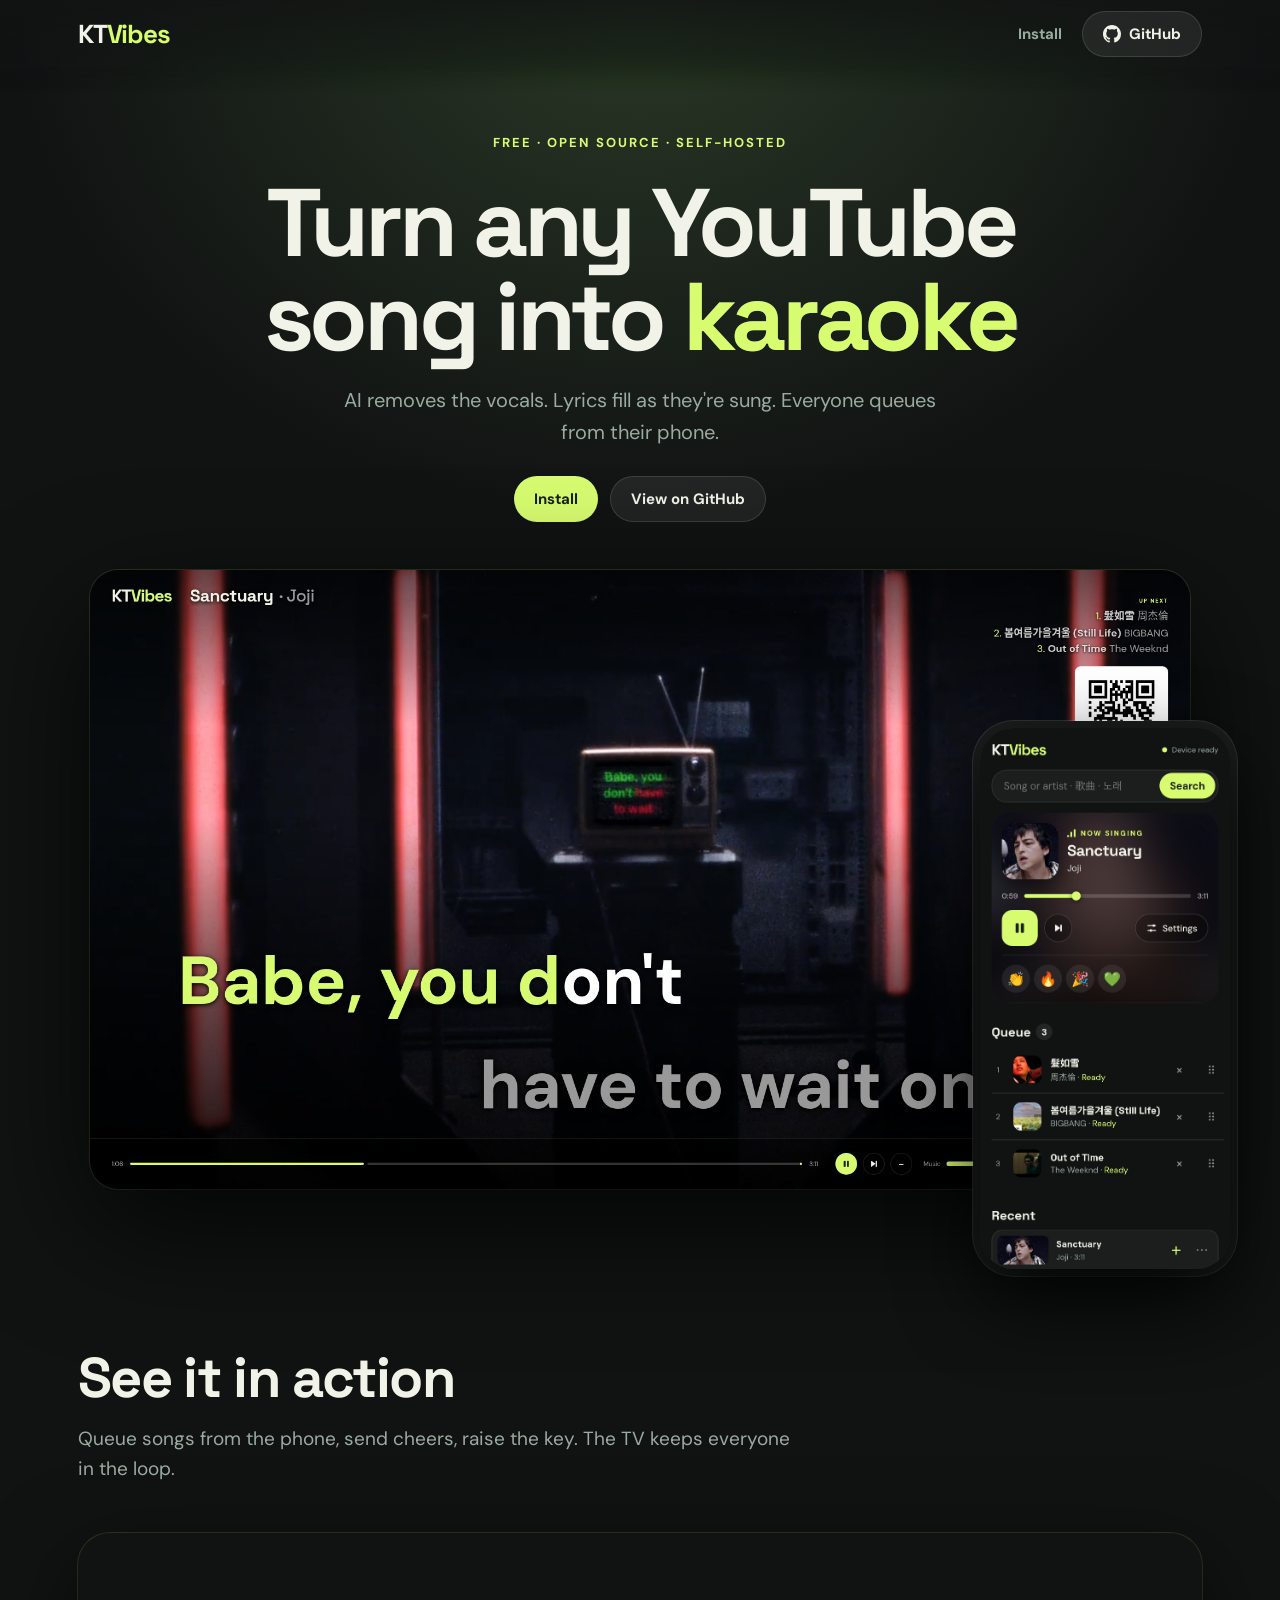
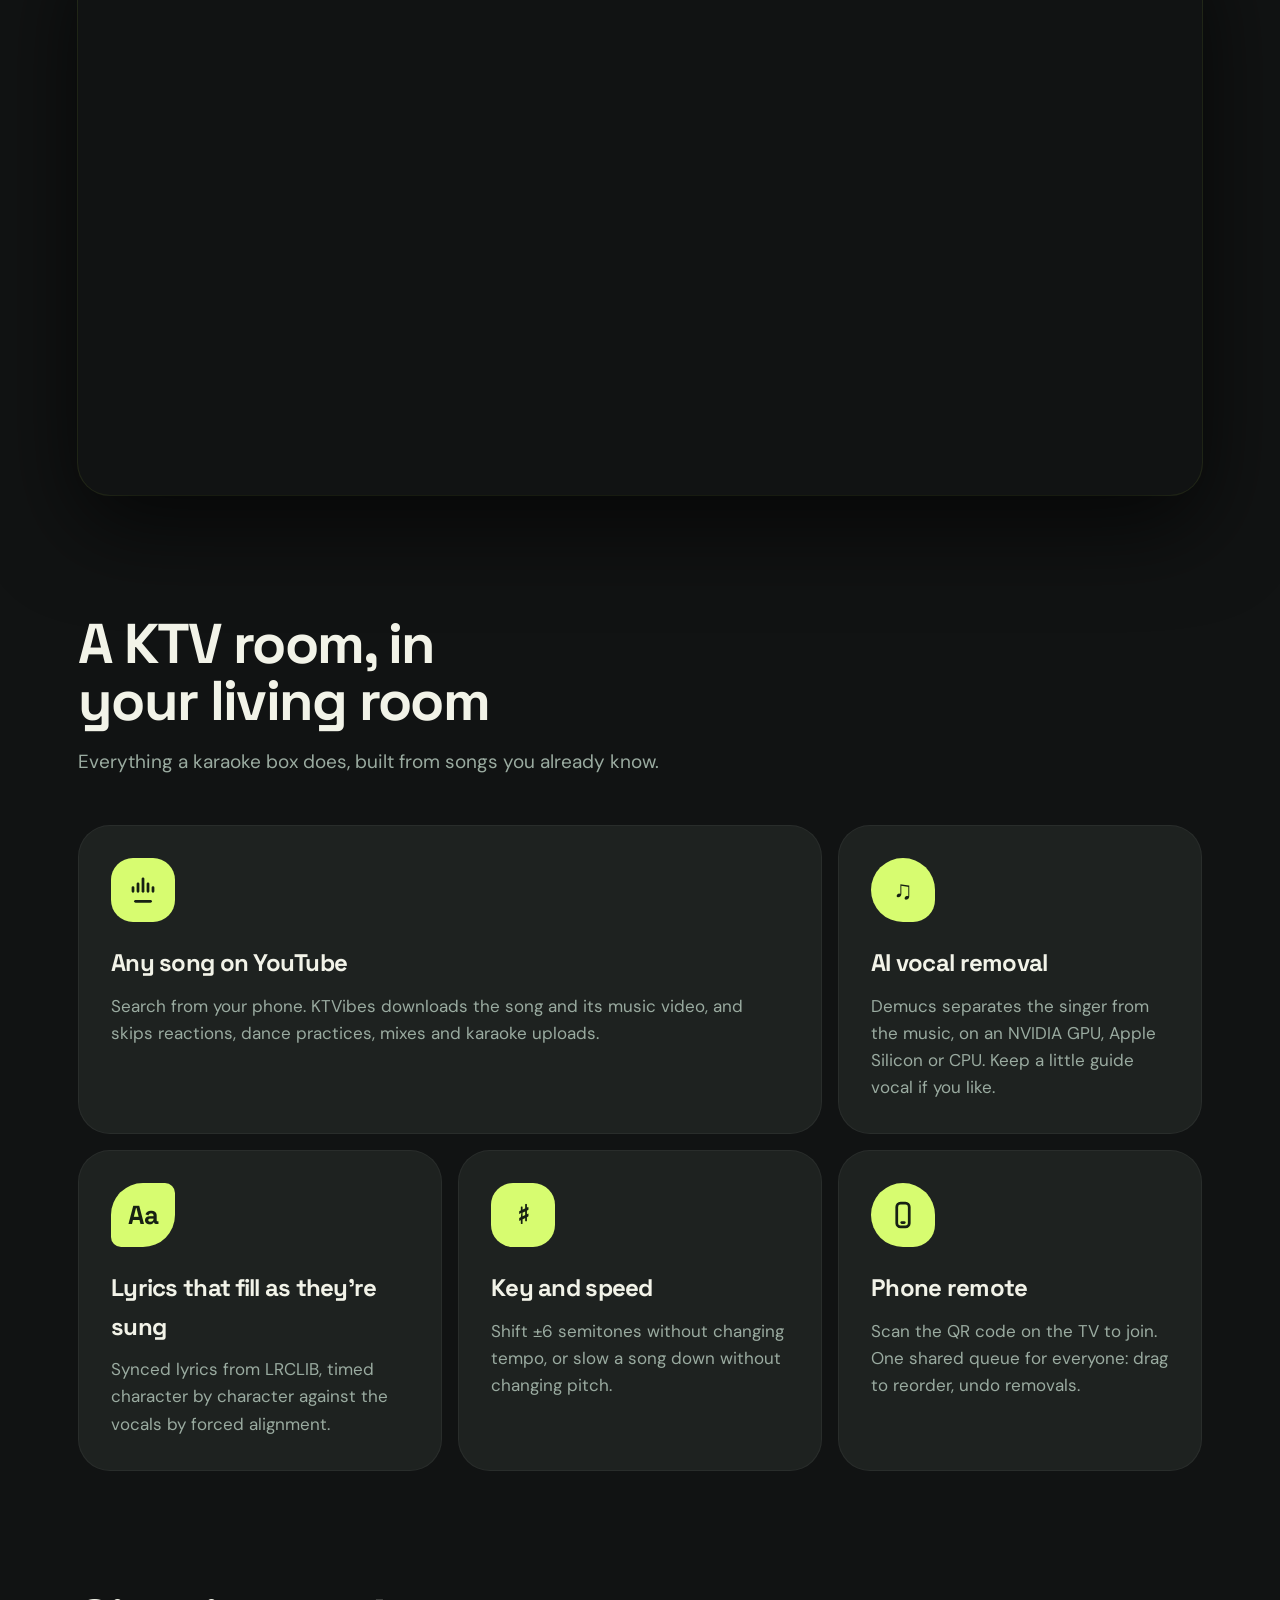
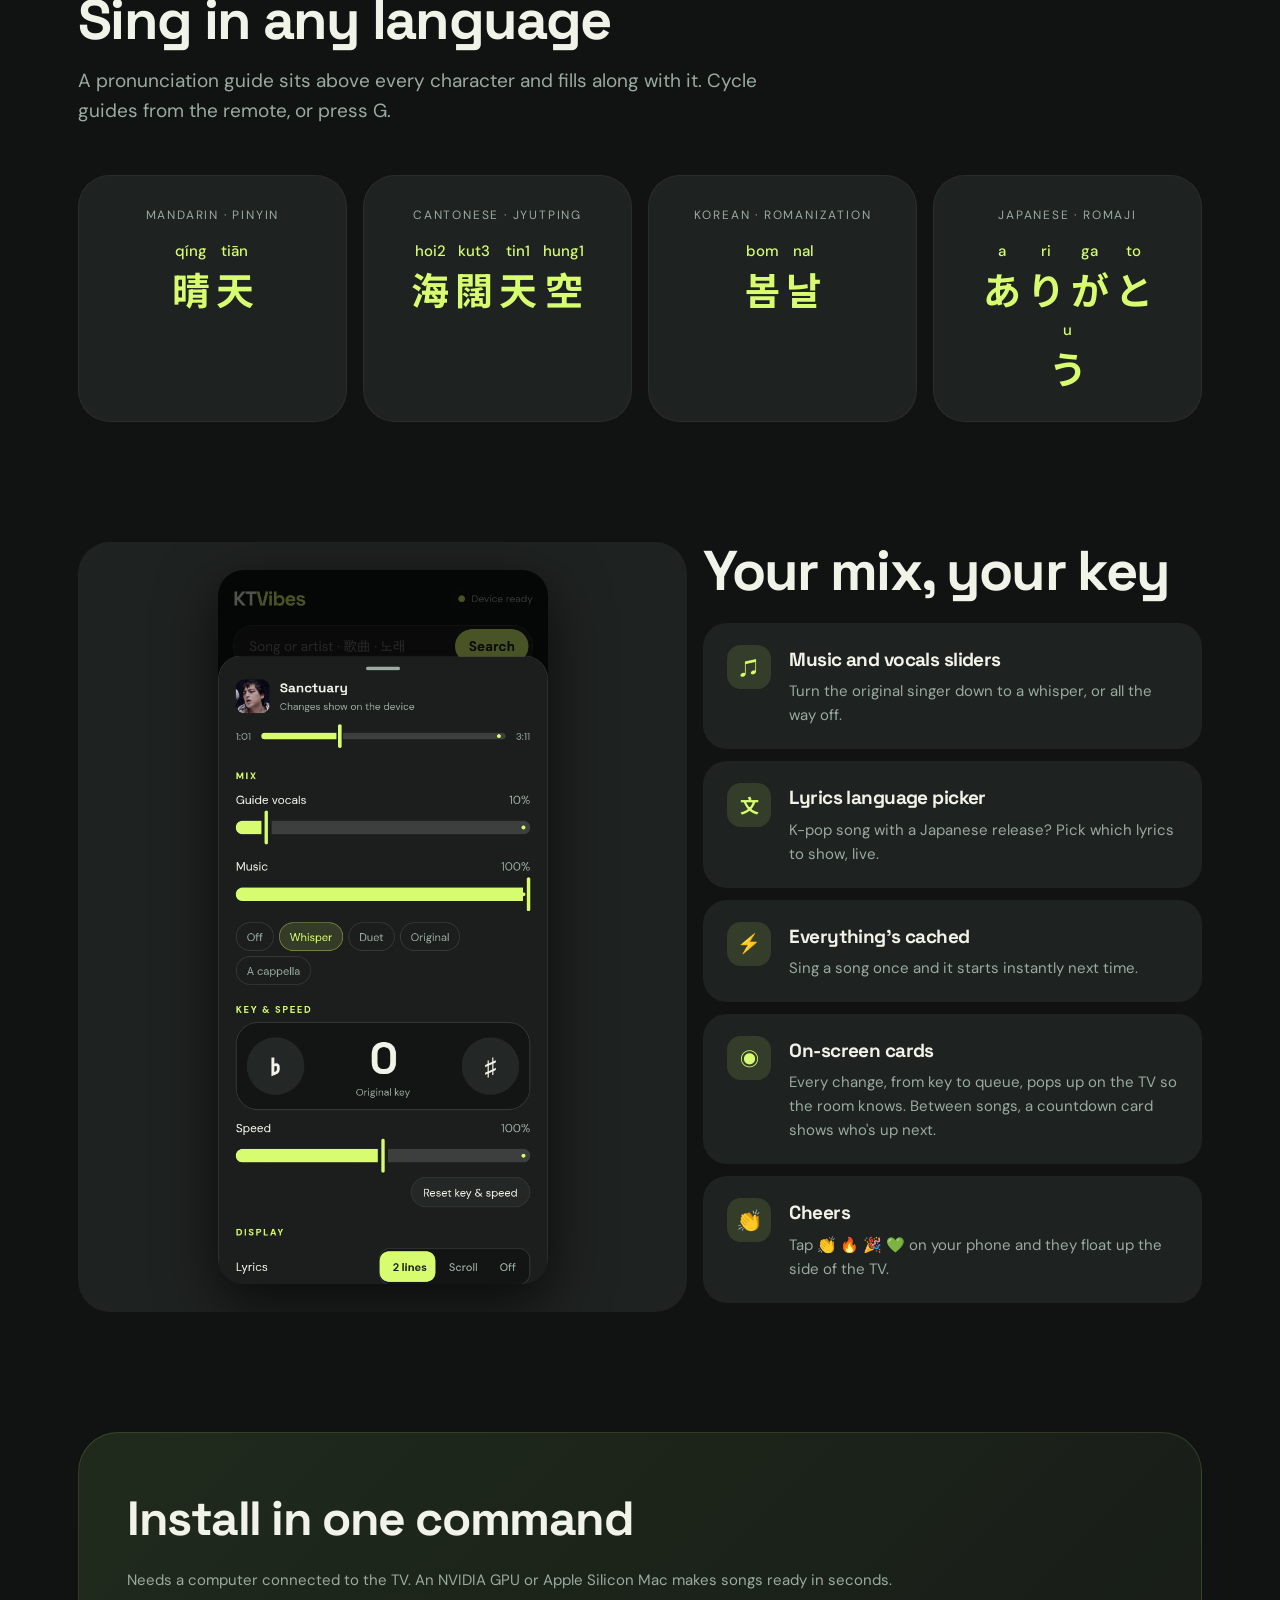
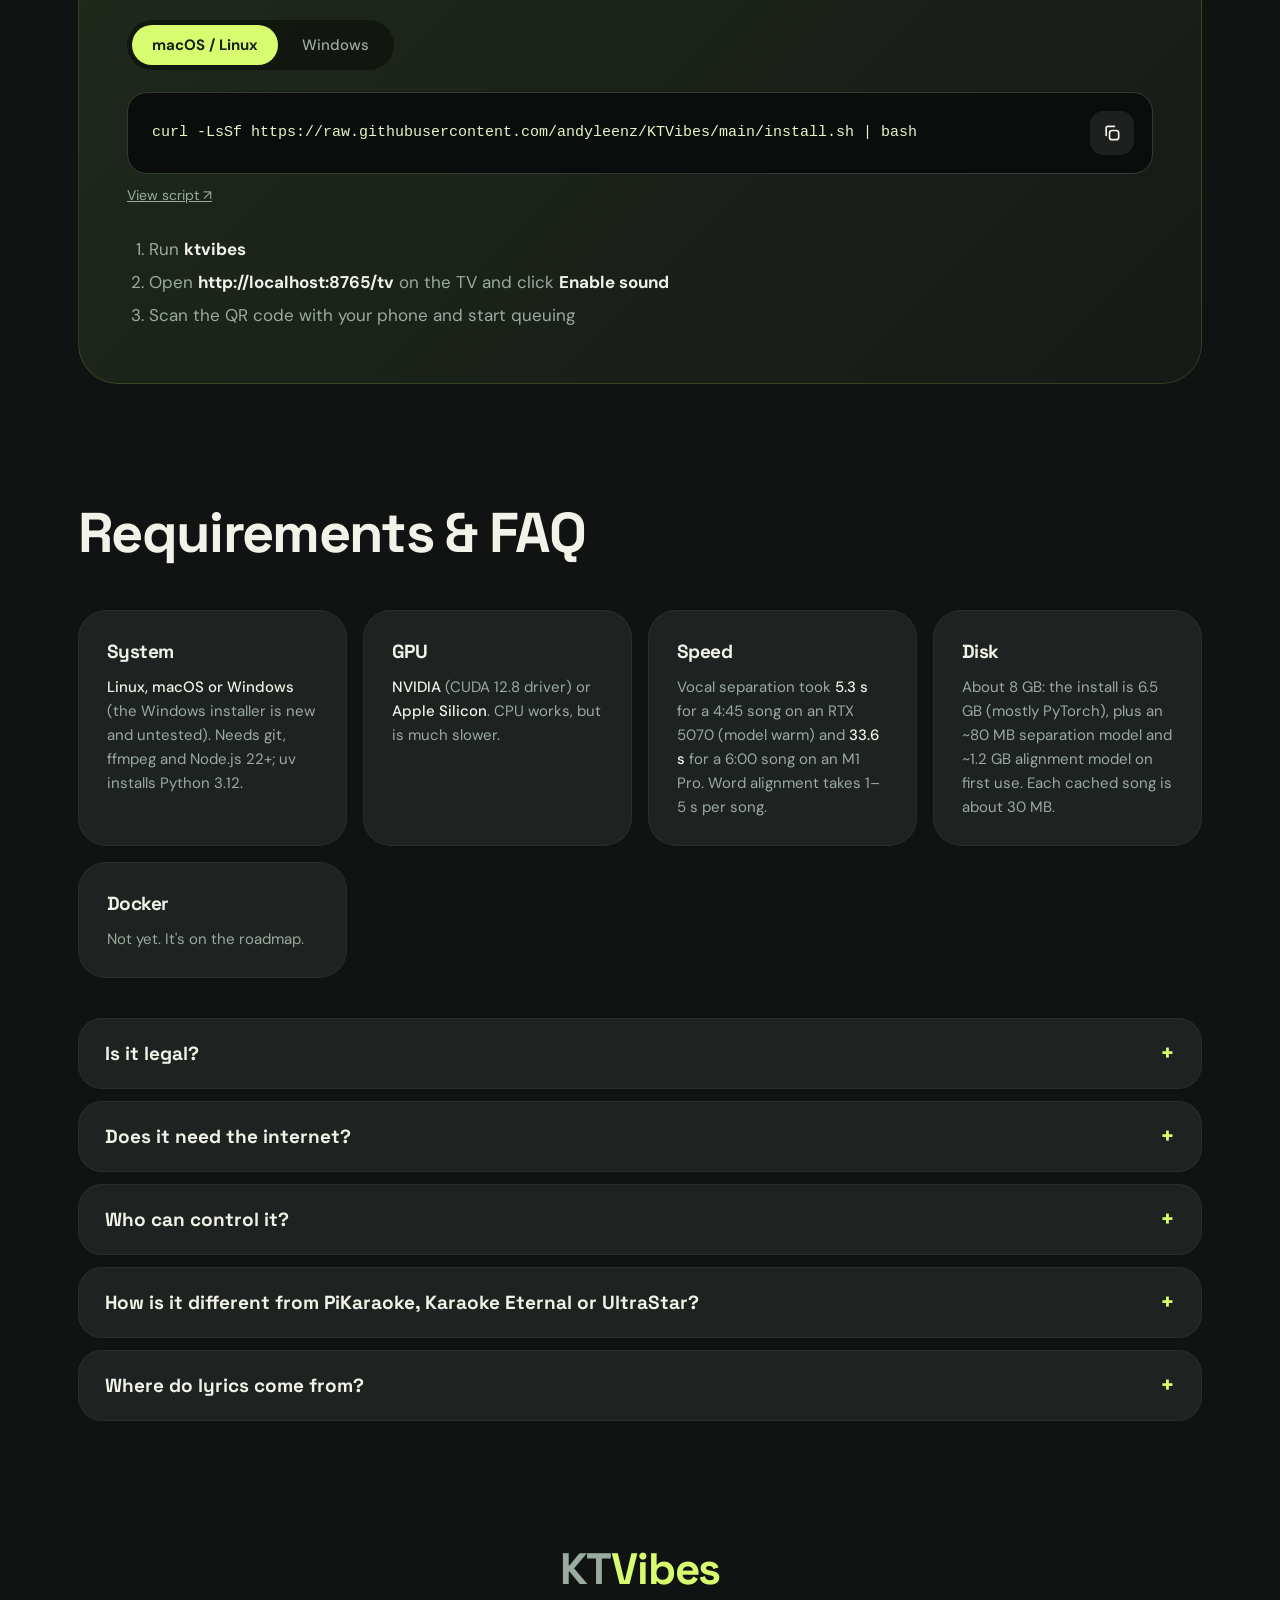
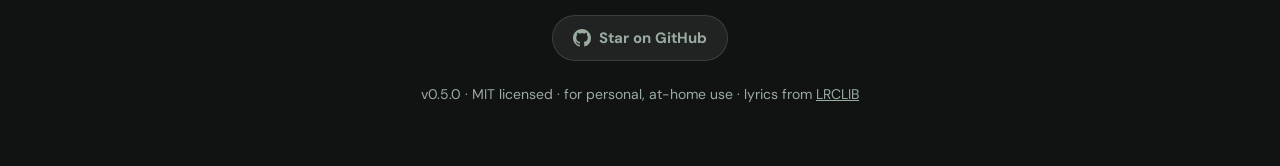
==== commit 46fbcbdc: "Retake the demo and screenshots for 0.5.0 The demo shows the redesigned remote: queuing from search " ====
--- a/docs/index.html
+++ b/docs/index.html
@@ -164,8 +164,8 @@
 </div></header>
 
 <section id="demo"><div class="wrap">
- <div class="section-head reveal"><h2>See it in action</h2><p>Queue a song from the phone, then raise the key. The TV keeps everyone in the loop.</p></div>
- <video class="demo reveal" src="demo.mp4" autoplay muted loop playsinline preload="metadata" width="1280" height="720" aria-label="Demo: searching and queuing a song from the phone, then raising the key, while the TV plays"></video>
+ <div class="section-head reveal"><h2>See it in action</h2><p>Queue songs from the phone, send cheers, raise the key. The TV keeps everyone in the loop.</p></div>
+ <video class="demo reveal" src="demo.mp4" autoplay muted loop playsinline preload="metadata" width="1920" height="1080" aria-label="Demo: queuing songs from the phone, sending cheers and raising the key while the TV plays, then the up-next card and pinyin lyrics (music video blurred)"></video>
 </div></section>
 
 <section><div class="wrap">
@@ -175,7 +175,7 @@
   <div class="card reveal" style="--d:1"><div class="icon">♫</div><h3>AI vocal removal</h3><p>Demucs separates the singer from the music, on an NVIDIA GPU, Apple Silicon or CPU. Keep a little guide vocal if you like.</p></div>
   <div class="card reveal" style="--d:2"><div class="icon">Aa</div><h3>Lyrics that fill as they're sung</h3><p>Synced lyrics from LRCLIB, timed character by character against the vocals by forced alignment.</p></div>
   <div class="card reveal" style="--d:3"><div class="icon">♯</div><h3>Key and speed</h3><p>Shift ±6 semitones without changing tempo, or slow a song down without changing pitch.</p></div>
-  <div class="card reveal" style="--d:4"><div class="icon"><svg viewBox="0 0 24 24"><rect x="7" y="2.5" width="10" height="19" rx="3"/><path d="M11 18h2"/></svg></div><h3>Phone remote</h3><p>Scan the QR code on the TV to join. One shared queue for everyone, with undo.</p></div>
+  <div class="card reveal" style="--d:4"><div class="icon"><svg viewBox="0 0 24 24"><rect x="7" y="2.5" width="10" height="19" rx="3"/><path d="M11 18h2"/></svg></div><h3>Phone remote</h3><p>Scan the QR code on the TV to join. One shared queue for everyone: drag to reorder, undo removals.</p></div>
  </div>
 </div></section>
 
@@ -190,13 +190,14 @@
 </div></section>
 
 <section><div class="wrap controls">
- <div class="shot reveal"><img src="remote-controls.png" alt="Remote controls: music, vocals, speed and key" loading="lazy"></div>
+ <div class="shot reveal"><img src="remote-controls.png" alt="Remote settings: guide vocals, music, key and speed" loading="lazy"></div>
  <div class="list">
   <div class="section-head reveal" style="margin-bottom:12px"><h2>Your mix, your key</h2></div>
   <div class="row reveal" style="--d:1"><b aria-hidden="true">♫</b><div><h3>Music and vocals sliders</h3><p>Turn the original singer down to a whisper, or all the way off.</p></div></div>
   <div class="row reveal" style="--d:2"><b aria-hidden="true">文</b><div><h3>Lyrics language picker</h3><p>K-pop song with a Japanese release? Pick which lyrics to show, live.</p></div></div>
   <div class="row reveal" style="--d:3"><b aria-hidden="true">⚡</b><div><h3>Everything's cached</h3><p>Sing a song once and it starts instantly next time.</p></div></div>
-  <div class="row reveal" style="--d:4"><b aria-hidden="true">◉</b><div><h3>On-screen cards</h3><p>Every change, from key to queue, pops up on the TV so the room knows.</p></div></div>
+  <div class="row reveal" style="--d:4"><b aria-hidden="true">◉</b><div><h3>On-screen cards</h3><p>Every change, from key to queue, pops up on the TV so the room knows. Between songs, a countdown card shows who's up next.</p></div></div>
+  <div class="row reveal" style="--d:5"><b aria-hidden="true">👏</b><div><h3>Cheers</h3><p>Tap 👏 🔥 🎉 💚 on your phone and they float up the side of the TV.</p></div></div>
  </div>
 </div></section>
 
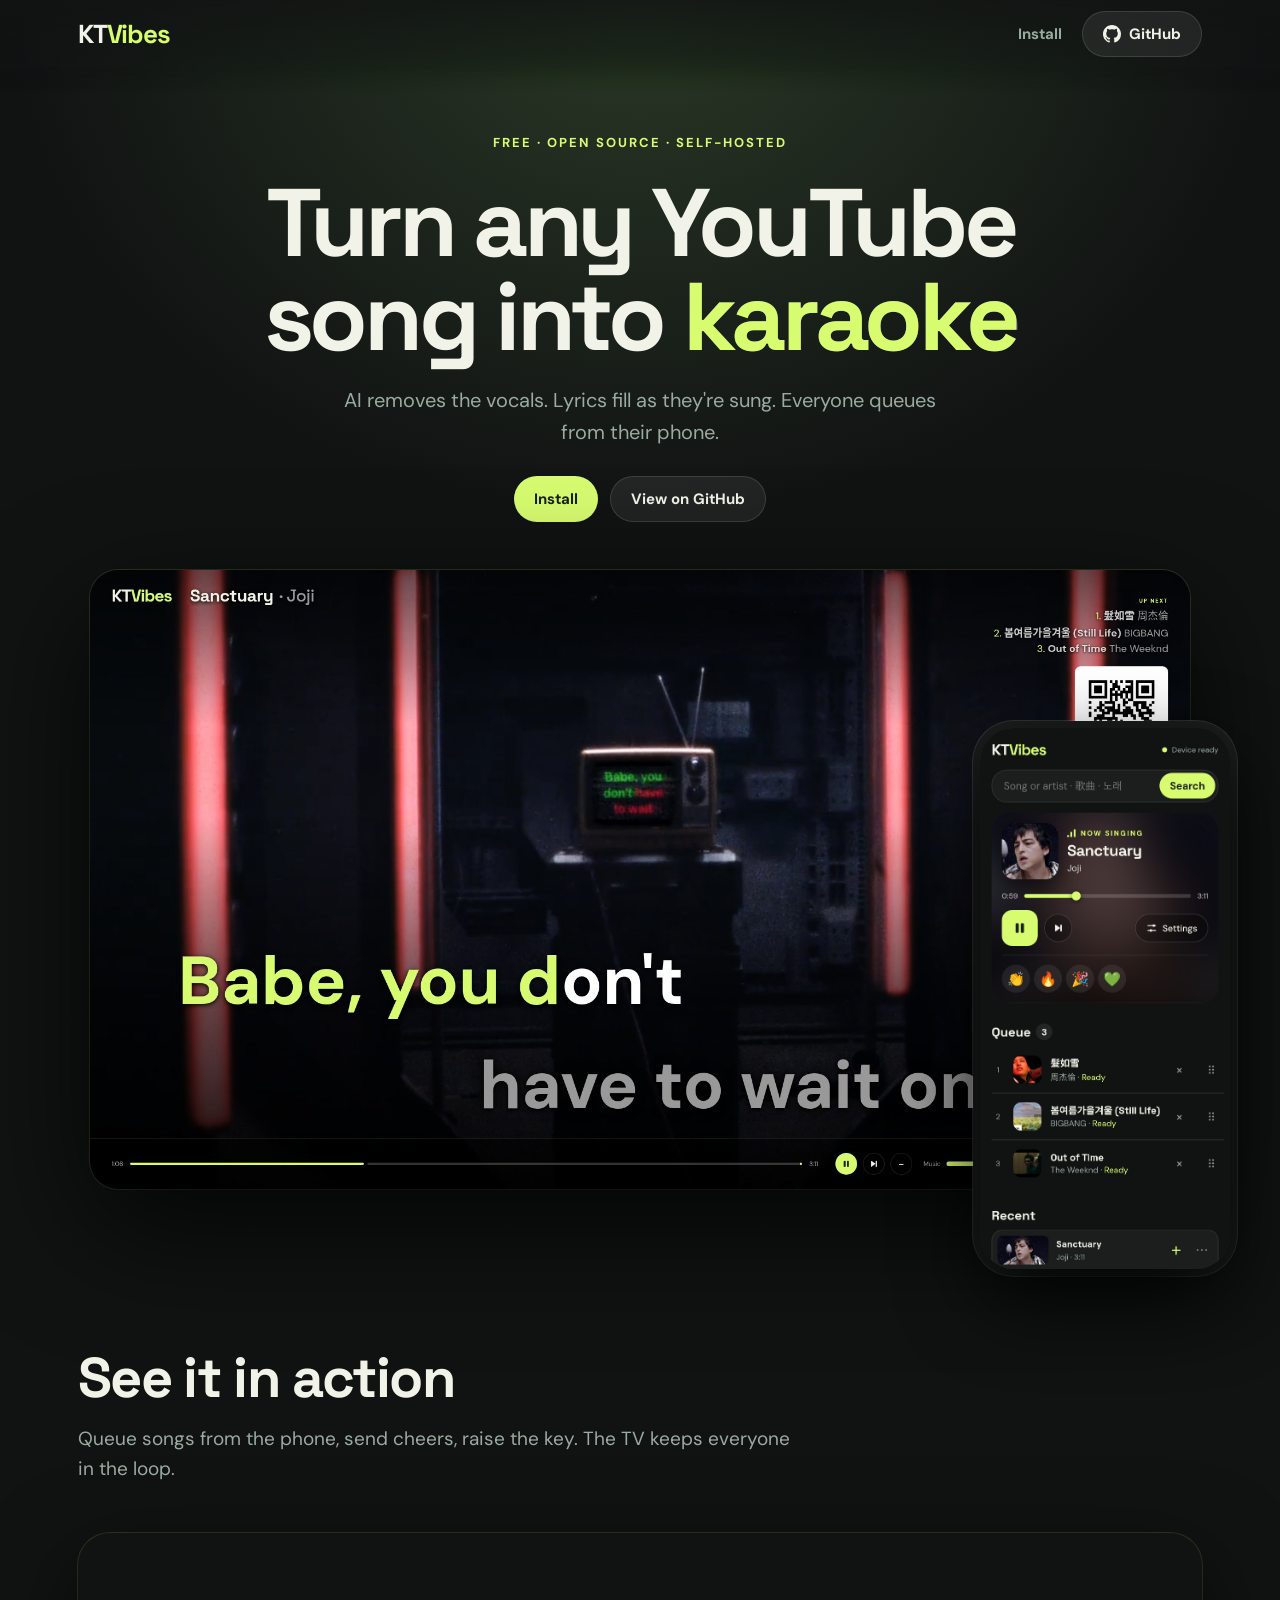
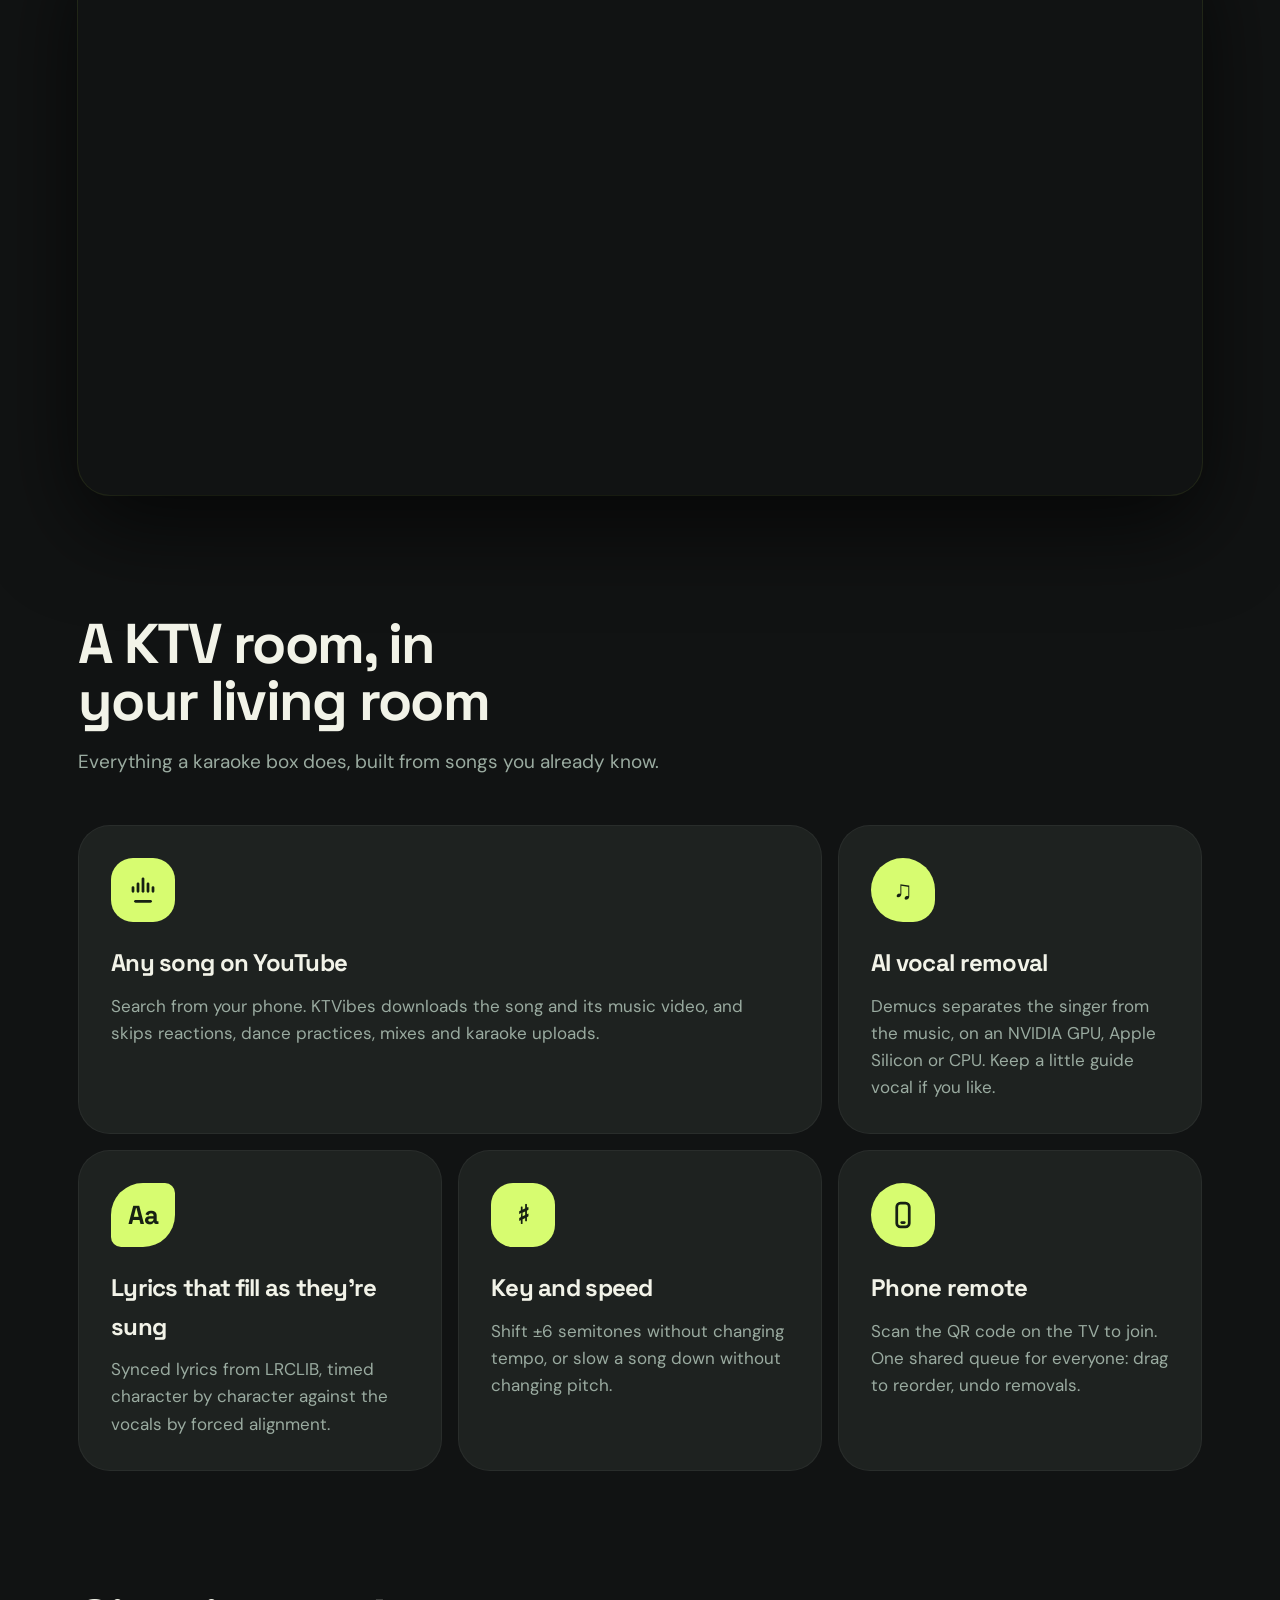
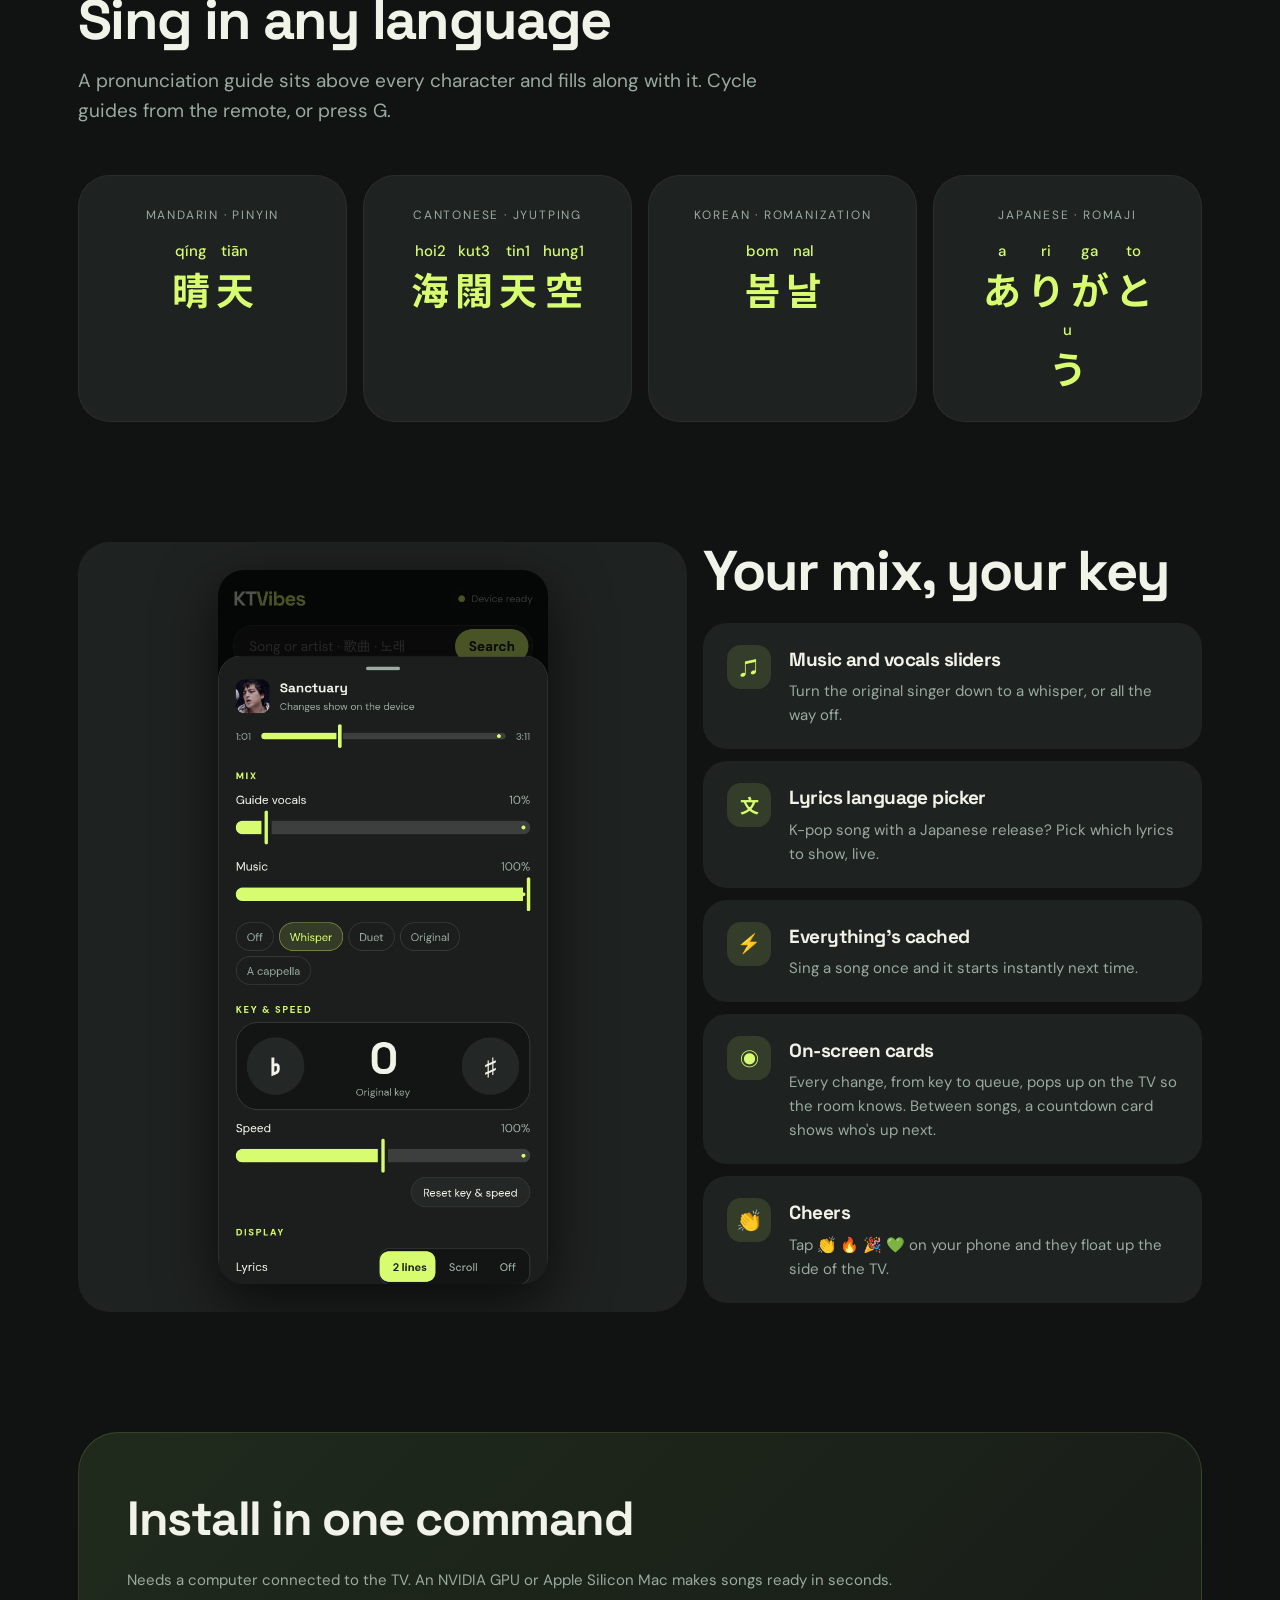
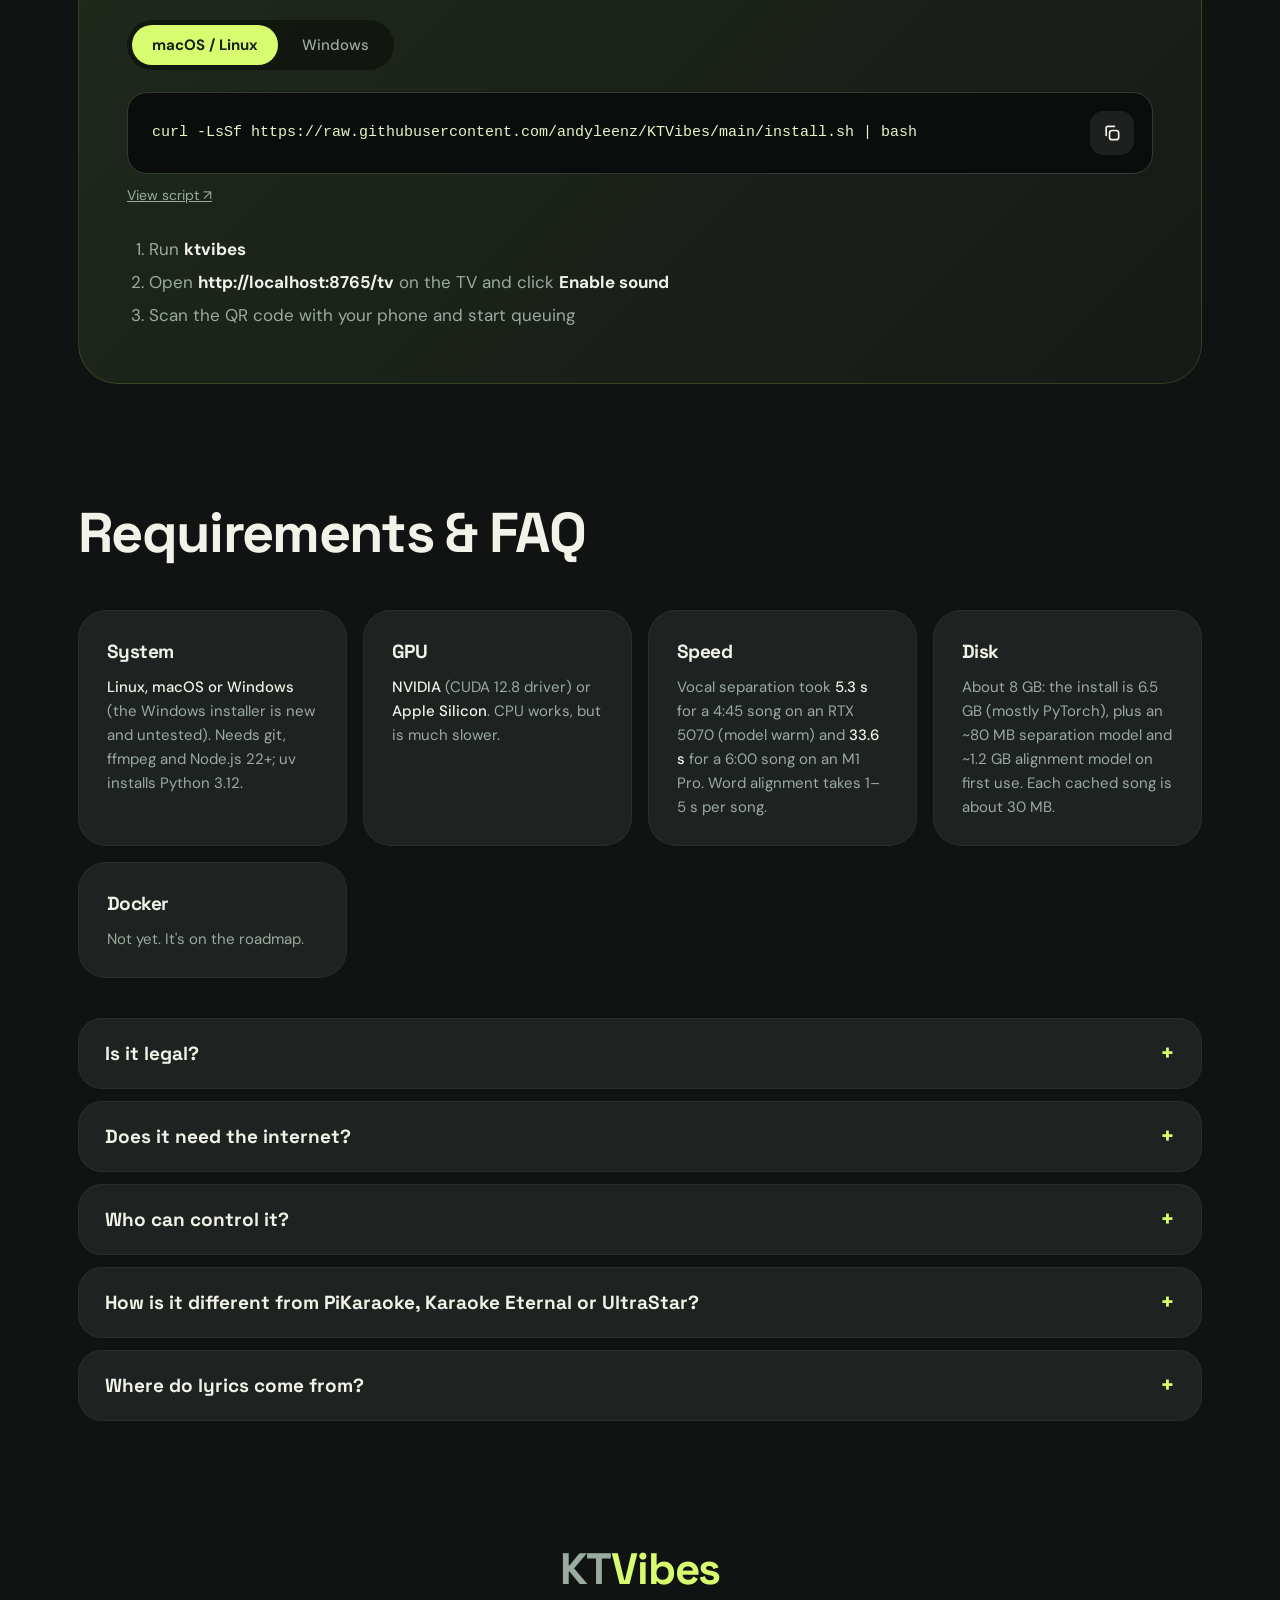
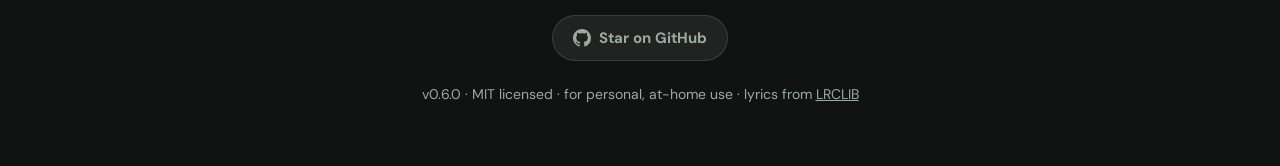
==== commit a967610e: "Classic theme: a noraebang TV and handset remote, songbook numbers, scores Release 0.6.0. A second l" ====
--- a/docs/index.html
+++ b/docs/index.html
@@ -10,10 +10,16 @@
 <meta property="og:title" content="KTVibes · Turn any YouTube song into karaoke at home">
 <meta property="og:description" content="AI vocal removal, KTV-style lyrics, pronunciation guides for Chinese, Cantonese, Korean and Japanese, and a phone remote. Self-hosted and open source.">
 <meta property="og:url" content="https://andyleenz.github.io/KTVibes/">
-<meta property="og:image" content="https://andyleenz.github.io/KTVibes/social.png">
+<meta property="og:image" content="https://andyleenz.github.io/KTVibes/social.jpg">
+<meta property="og:image:width" content="1280">
+<meta property="og:image:height" content="640">
+<meta property="og:image:alt" content="KTVibes: a TV showing karaoke lyrics filling as they're sung, beside the phone remote">
 <meta name="twitter:card" content="summary_large_image">
 <meta name="theme-color" content="#111313">
-<script type="application/ld+json">{"@context":"https://schema.org","@type":"SoftwareApplication","name":"KTVibes","applicationCategory":"MultimediaApplication","operatingSystem":"Linux, macOS, Windows","offers":{"@type":"Offer","price":"0"},"url":"https://andyleenz.github.io/KTVibes/","codeRepository":"https://github.com/andyleenz/KTVibes","license":"https://opensource.org/licenses/MIT"}</script>
+<link rel="icon" href="favicon-48.png" sizes="48x48" type="image/png">
+<link rel="icon" href="favicon-32.png" sizes="32x32" type="image/png">
+<link rel="apple-touch-icon" href="apple-touch-icon.png">
+<script type="application/ld+json">{"@context":"https://schema.org","@type":"SoftwareApplication","name":"KTVibes","applicationCategory":"MultimediaApplication","operatingSystem":"Linux, macOS, Windows","offers":{"@type":"Offer","price":"0","priceCurrency":"USD"},"image":"https://andyleenz.github.io/KTVibes/icon-512.png","screenshot":"https://andyleenz.github.io/KTVibes/tv-hero.jpg","url":"https://andyleenz.github.io/KTVibes/","codeRepository":"https://github.com/andyleenz/KTVibes","license":"https://opensource.org/licenses/MIT"}</script>
 <link rel="preconnect" href="https://fonts.googleapis.com"><link rel="preconnect" href="https://fonts.gstatic.com" crossorigin>
 <link href="https://fonts.googleapis.com/css2?family=DM+Sans:wght@400;500;700&family=Space+Grotesk:wght@500;700&display=swap" rel="stylesheet">
 <!-- CJK fonts are huge; text= subsets them to just the glyphs on this page. -->
@@ -231,7 +237,7 @@
  </div>
 </div></section>
 
-<footer><a class="brand" href="https://github.com/andyleenz/KTVibes">KT<span>Vibes</span></a><a class="pill tonal" href="https://github.com/andyleenz/KTVibes"><svg viewBox="0 0 16 16"><path d="M8 0C3.58 0 0 3.58 0 8c0 3.54 2.29 6.53 5.47 7.59.4.07.55-.17.55-.38 0-.19-.01-.82-.01-1.49-2.01.37-2.53-.49-2.69-.94-.09-.23-.48-.94-.82-1.13-.28-.15-.68-.52-.01-.53.63-.01 1.08.58 1.23.82.72 1.21 1.87.87 2.33.66.07-.52.28-.87.51-1.07-1.78-.2-3.64-.89-3.64-3.95 0-.87.31-1.59.82-2.15-.08-.2-.36-1.02.08-2.12 0 0 .67-.21 2.2.82.64-.18 1.32-.27 2-.27.68 0 1.36.09 2 .27 1.53-1.04 2.2-.82 2.2-.82.44 1.1.16 1.92.08 2.12.51.56.82 1.27.82 2.15 0 3.07-1.87 3.75-3.65 3.95.29.25.54.73.54 1.48 0 1.07-.01 1.93-.01 2.2 0 .21.15.46.55.38A8.013 8.013 0 0016 8c0-4.42-3.58-8-8-8z"/></svg>Star on GitHub</a><br>v0.5.0 · MIT licensed · for personal, at-home use · lyrics from <a href="https://lrclib.net">LRCLIB</a></footer>
+<footer><a class="brand" href="https://github.com/andyleenz/KTVibes">KT<span>Vibes</span></a><a class="pill tonal" href="https://github.com/andyleenz/KTVibes"><svg viewBox="0 0 16 16"><path d="M8 0C3.58 0 0 3.58 0 8c0 3.54 2.29 6.53 5.47 7.59.4.07.55-.17.55-.38 0-.19-.01-.82-.01-1.49-2.01.37-2.53-.49-2.69-.94-.09-.23-.48-.94-.82-1.13-.28-.15-.68-.52-.01-.53.63-.01 1.08.58 1.23.82.72 1.21 1.87.87 2.33.66.07-.52.28-.87.51-1.07-1.78-.2-3.64-.89-3.64-3.95 0-.87.31-1.59.82-2.15-.08-.2-.36-1.02.08-2.12 0 0 .67-.21 2.2.82.64-.18 1.32-.27 2-.27.68 0 1.36.09 2 .27 1.53-1.04 2.2-.82 2.2-.82.44 1.1.16 1.92.08 2.12.51.56.82 1.27.82 2.15 0 3.07-1.87 3.75-3.65 3.95.29.25.54.73.54 1.48 0 1.07-.01 1.93-.01 2.2 0 .21.15.46.55.38A8.013 8.013 0 0016 8c0-4.42-3.58-8-8-8z"/></svg>Star on GitHub</a><br>v0.6.0 · MIT licensed · for personal, at-home use · lyrics from <a href="https://lrclib.net">LRCLIB</a></footer>
 
 <script>
 // Spring elements into view as they scroll in; language cards play their fill once, the first time they're seen.
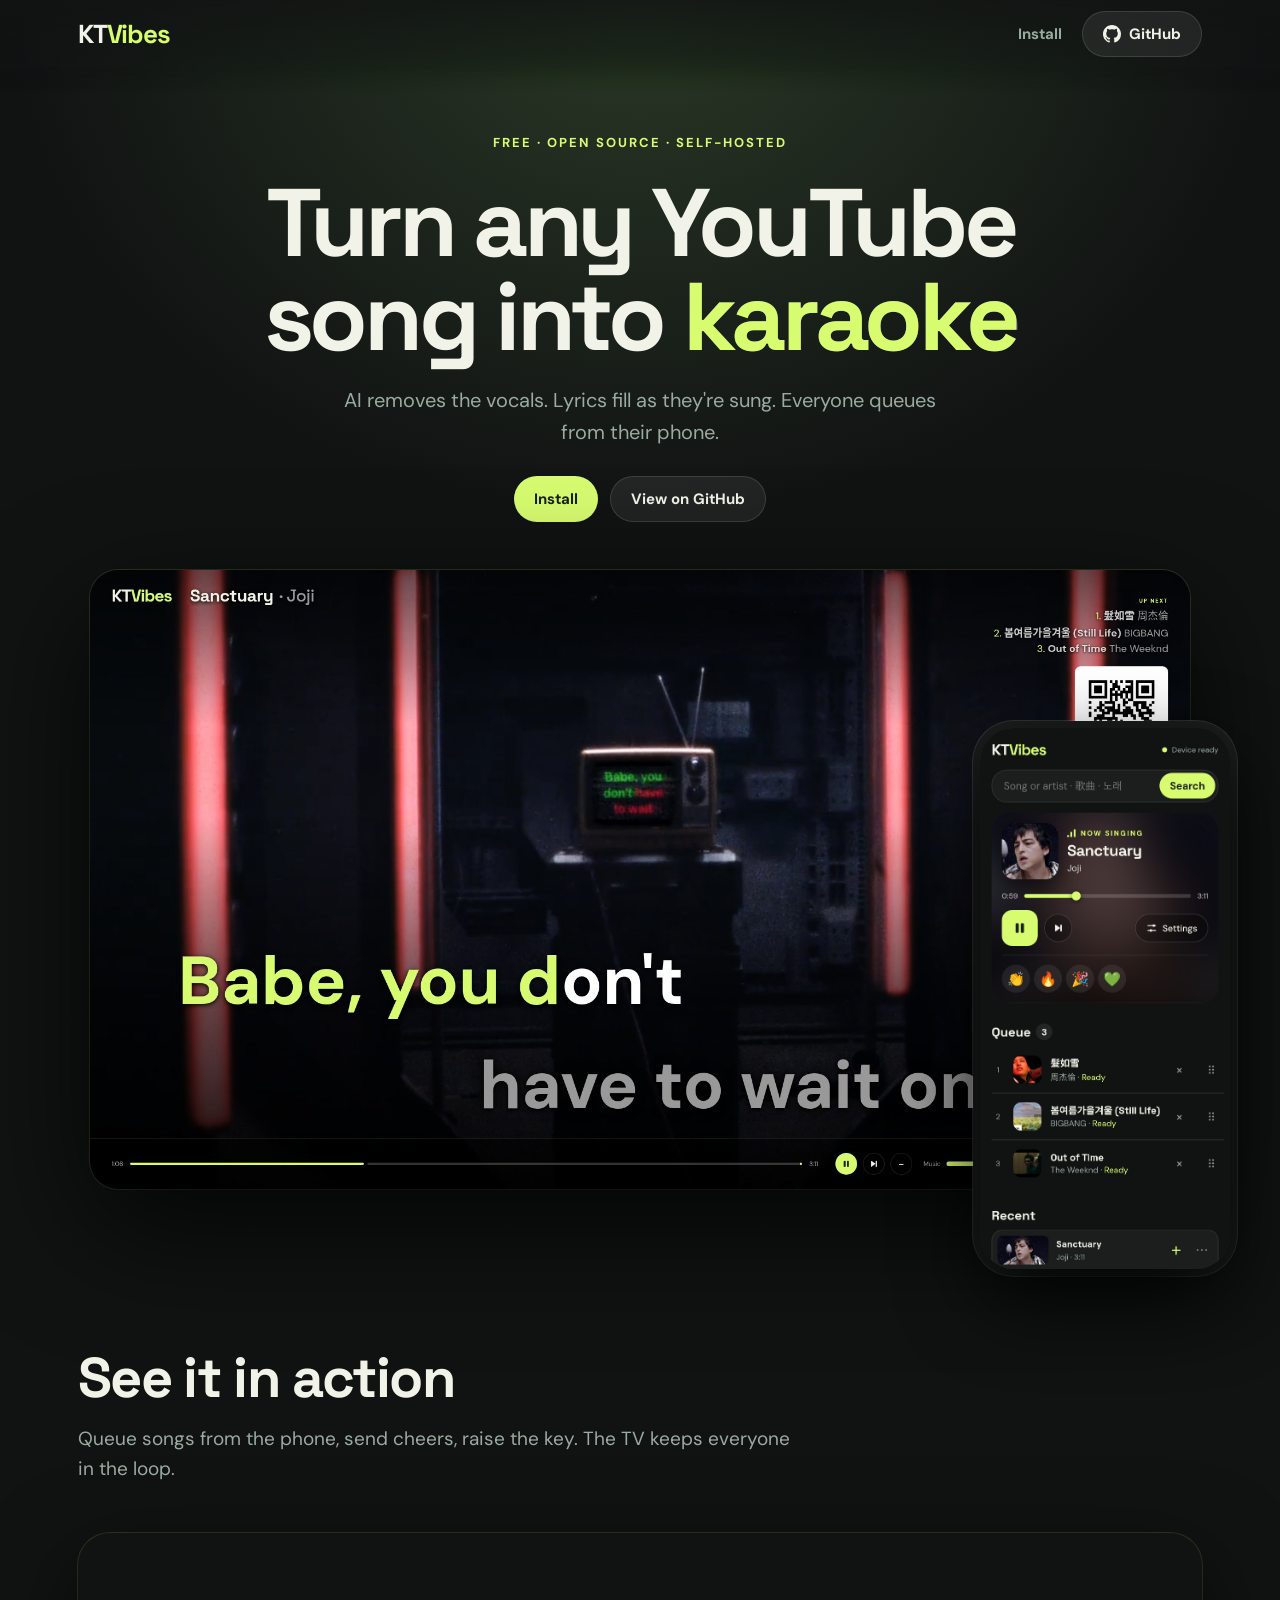
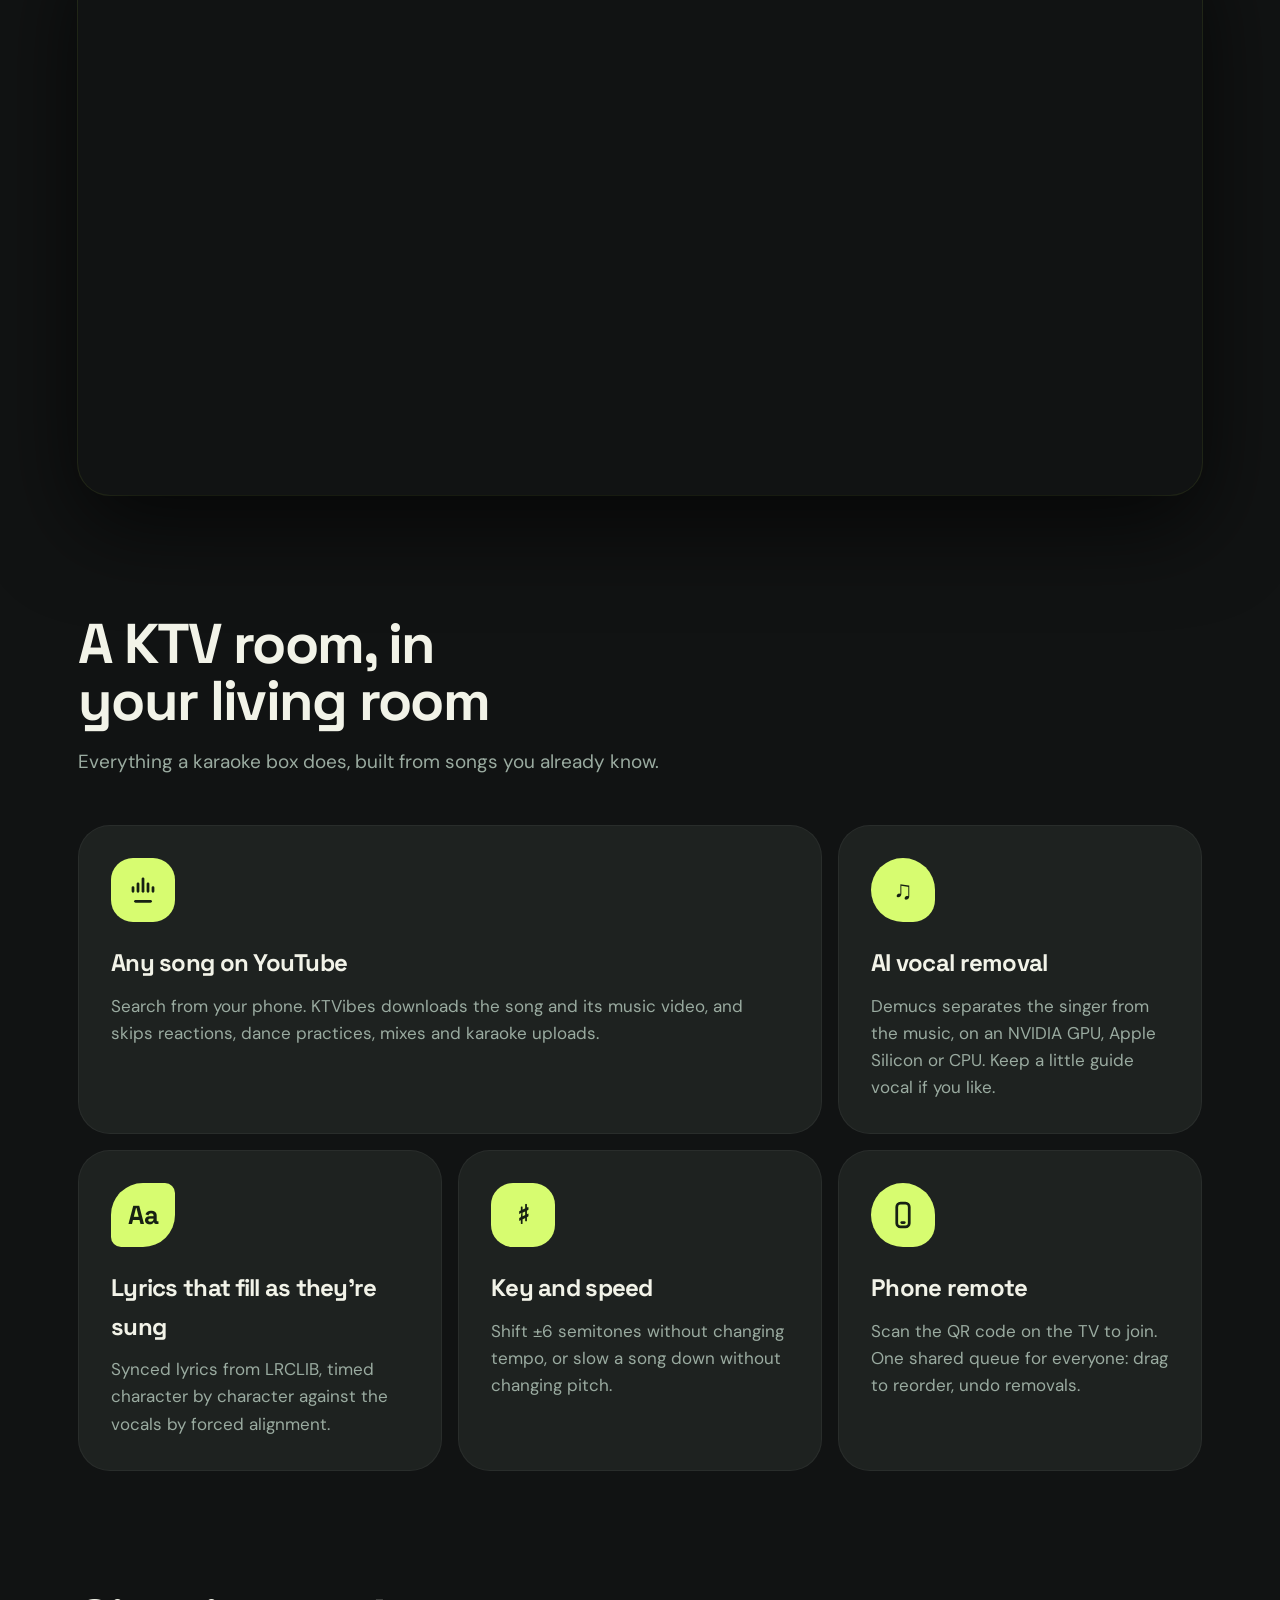
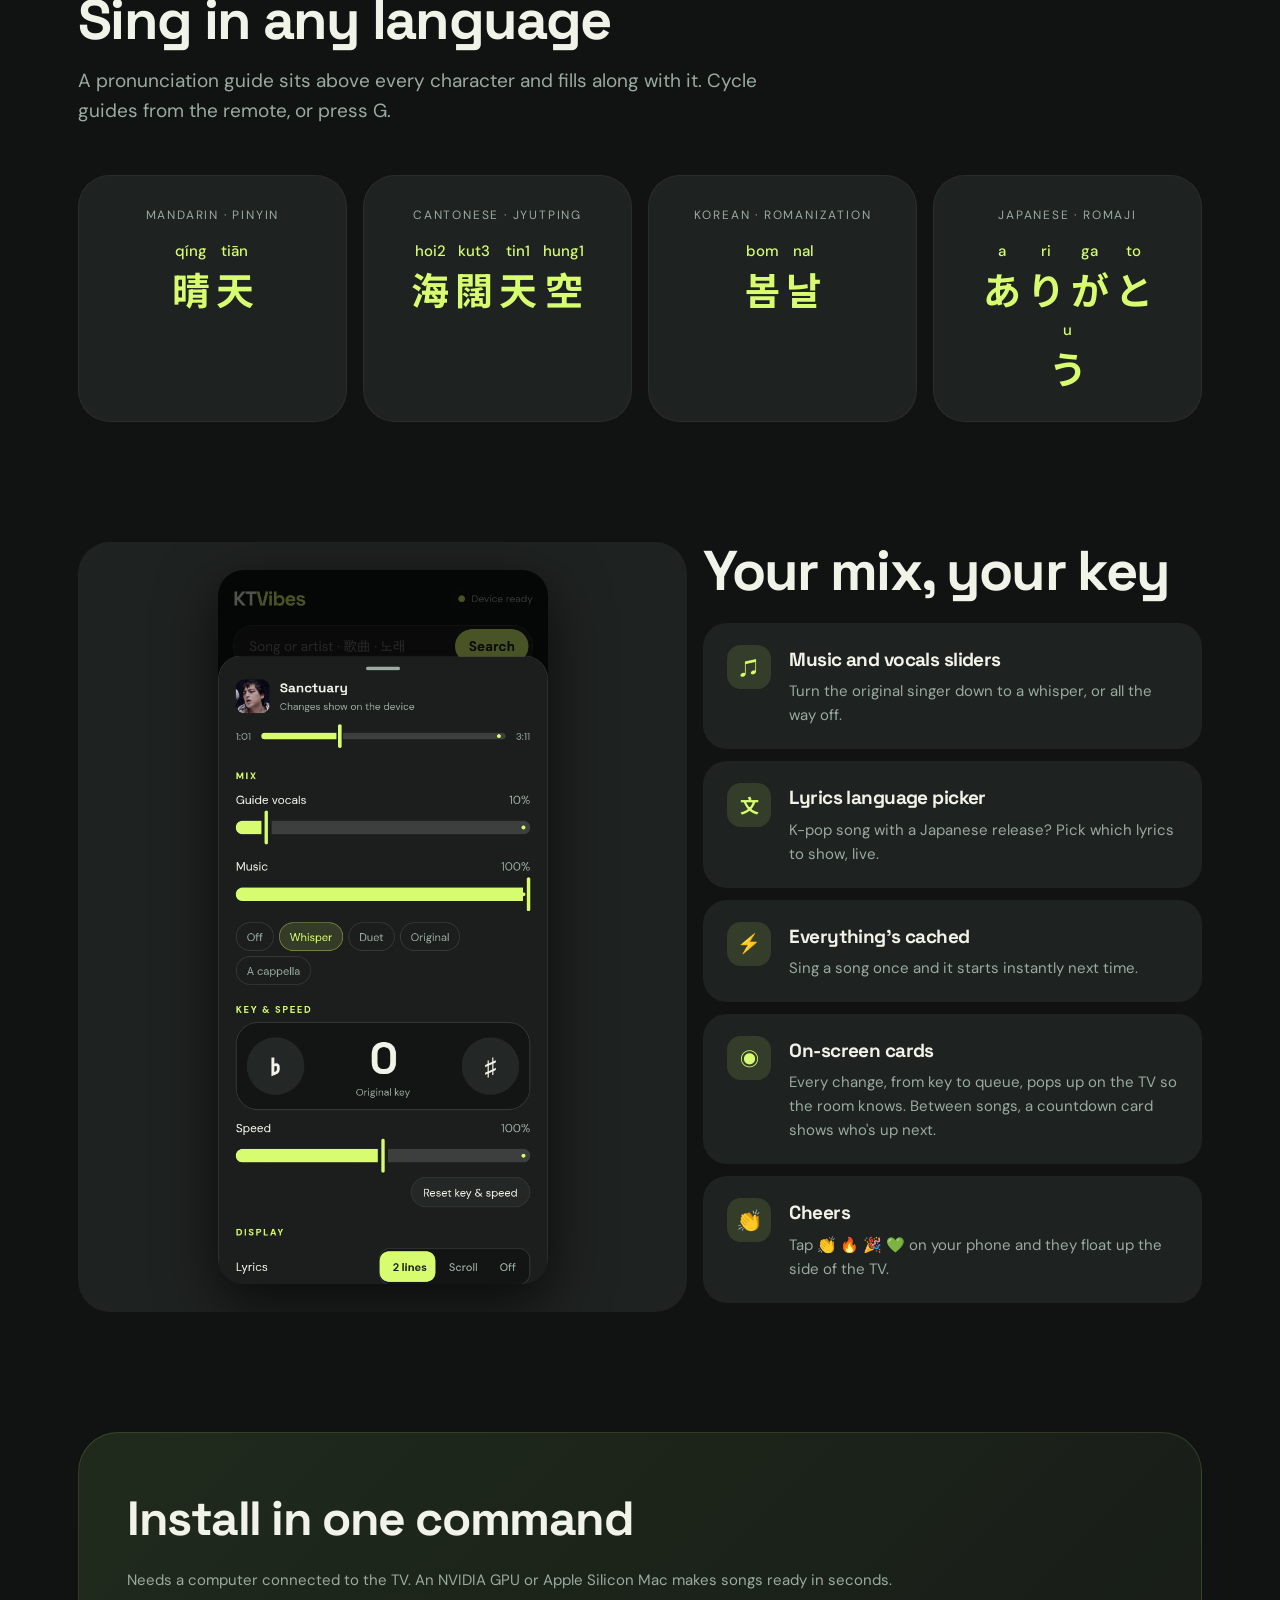
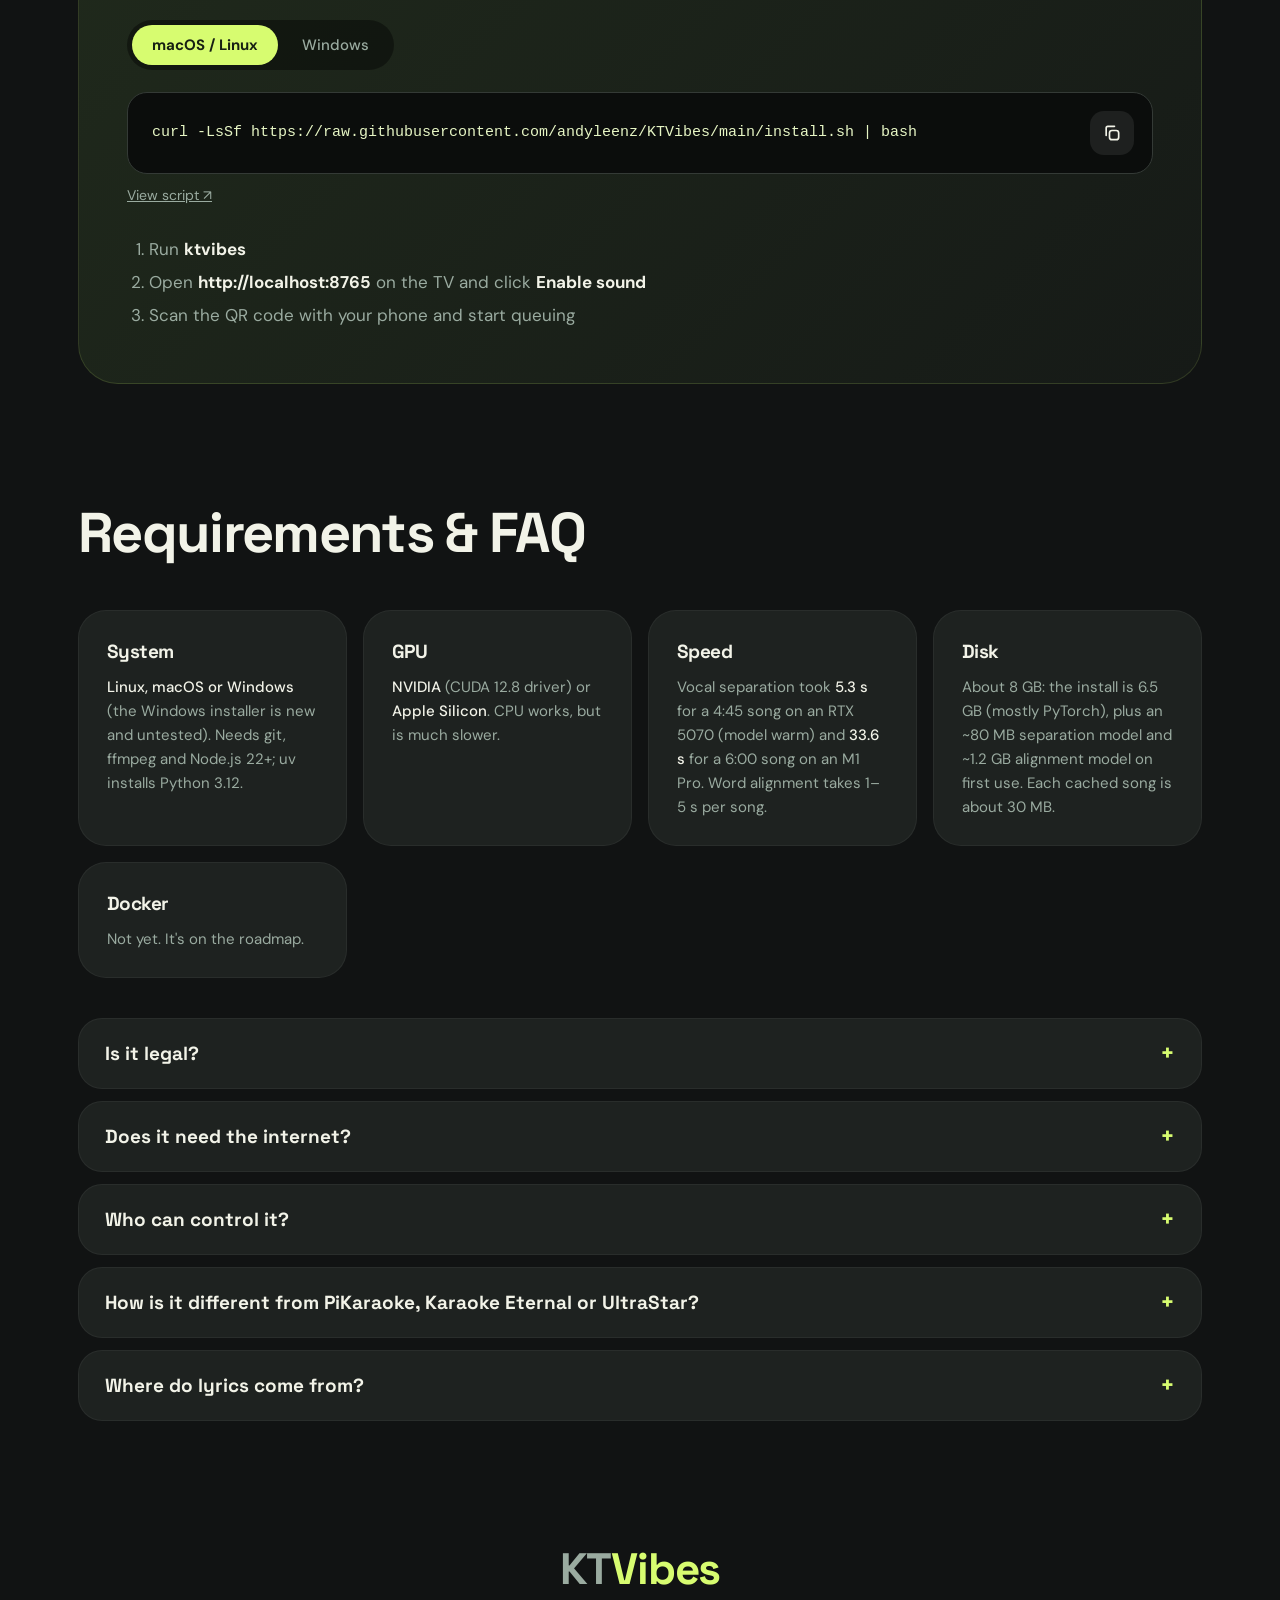
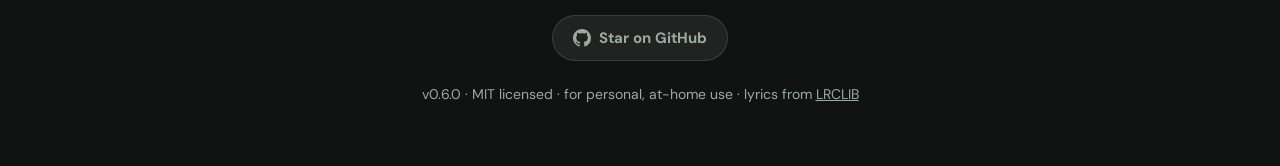
==== commit a05a20e0: "Open the TV at / and move the phone remote to /remote Someone on a laptop can start singing from the" ====
--- a/docs/index.html
+++ b/docs/index.html
@@ -215,7 +215,7 @@
   <div class="cmd" id="cmdbox" role="tabpanel"><code id="cmd">curl -LsSf https://raw.githubusercontent.com/andyleenz/KTVibes/main/install.sh | bash</code>
    <button class="copy" id="copy" aria-label="Copy command"><svg viewBox="0 0 24 24"><rect x="9" y="9" width="11" height="11" rx="3"/><path d="M5 15V6a2 2 0 0 1 2-2h8"/></svg></button></div>
   <a class="script" id="script" href="https://github.com/andyleenz/KTVibes/blob/main/install.sh">View script ↗</a>
-  <ol><li>Run <b>ktvibes</b></li><li>Open <b>http://localhost:8765/tv</b> on the TV and click <b>Enable sound</b></li><li>Scan the QR code with your phone and start queuing</li></ol>
+  <ol><li>Run <b>ktvibes</b></li><li>Open <b>http://localhost:8765</b> on the TV and click <b>Enable sound</b></li><li>Scan the QR code with your phone and start queuing</li></ol>
  </div>
 </div></section>
 
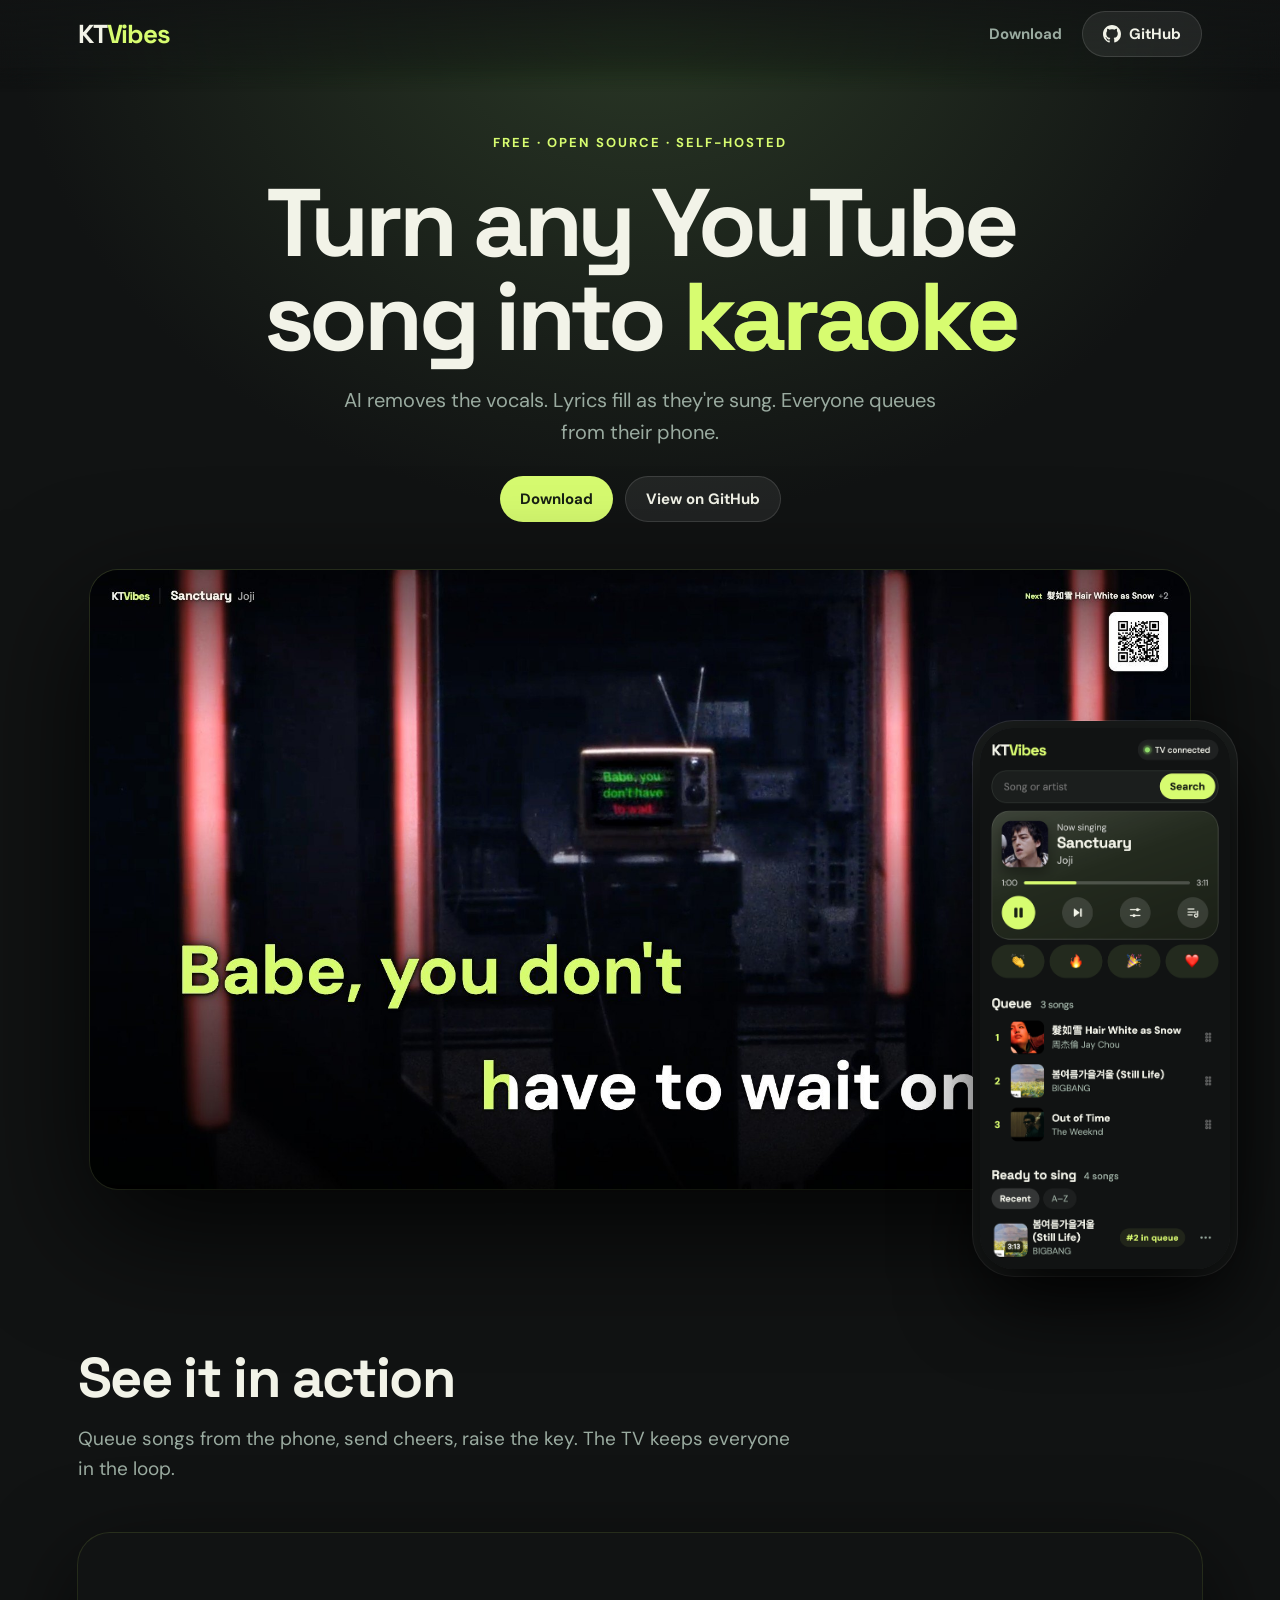
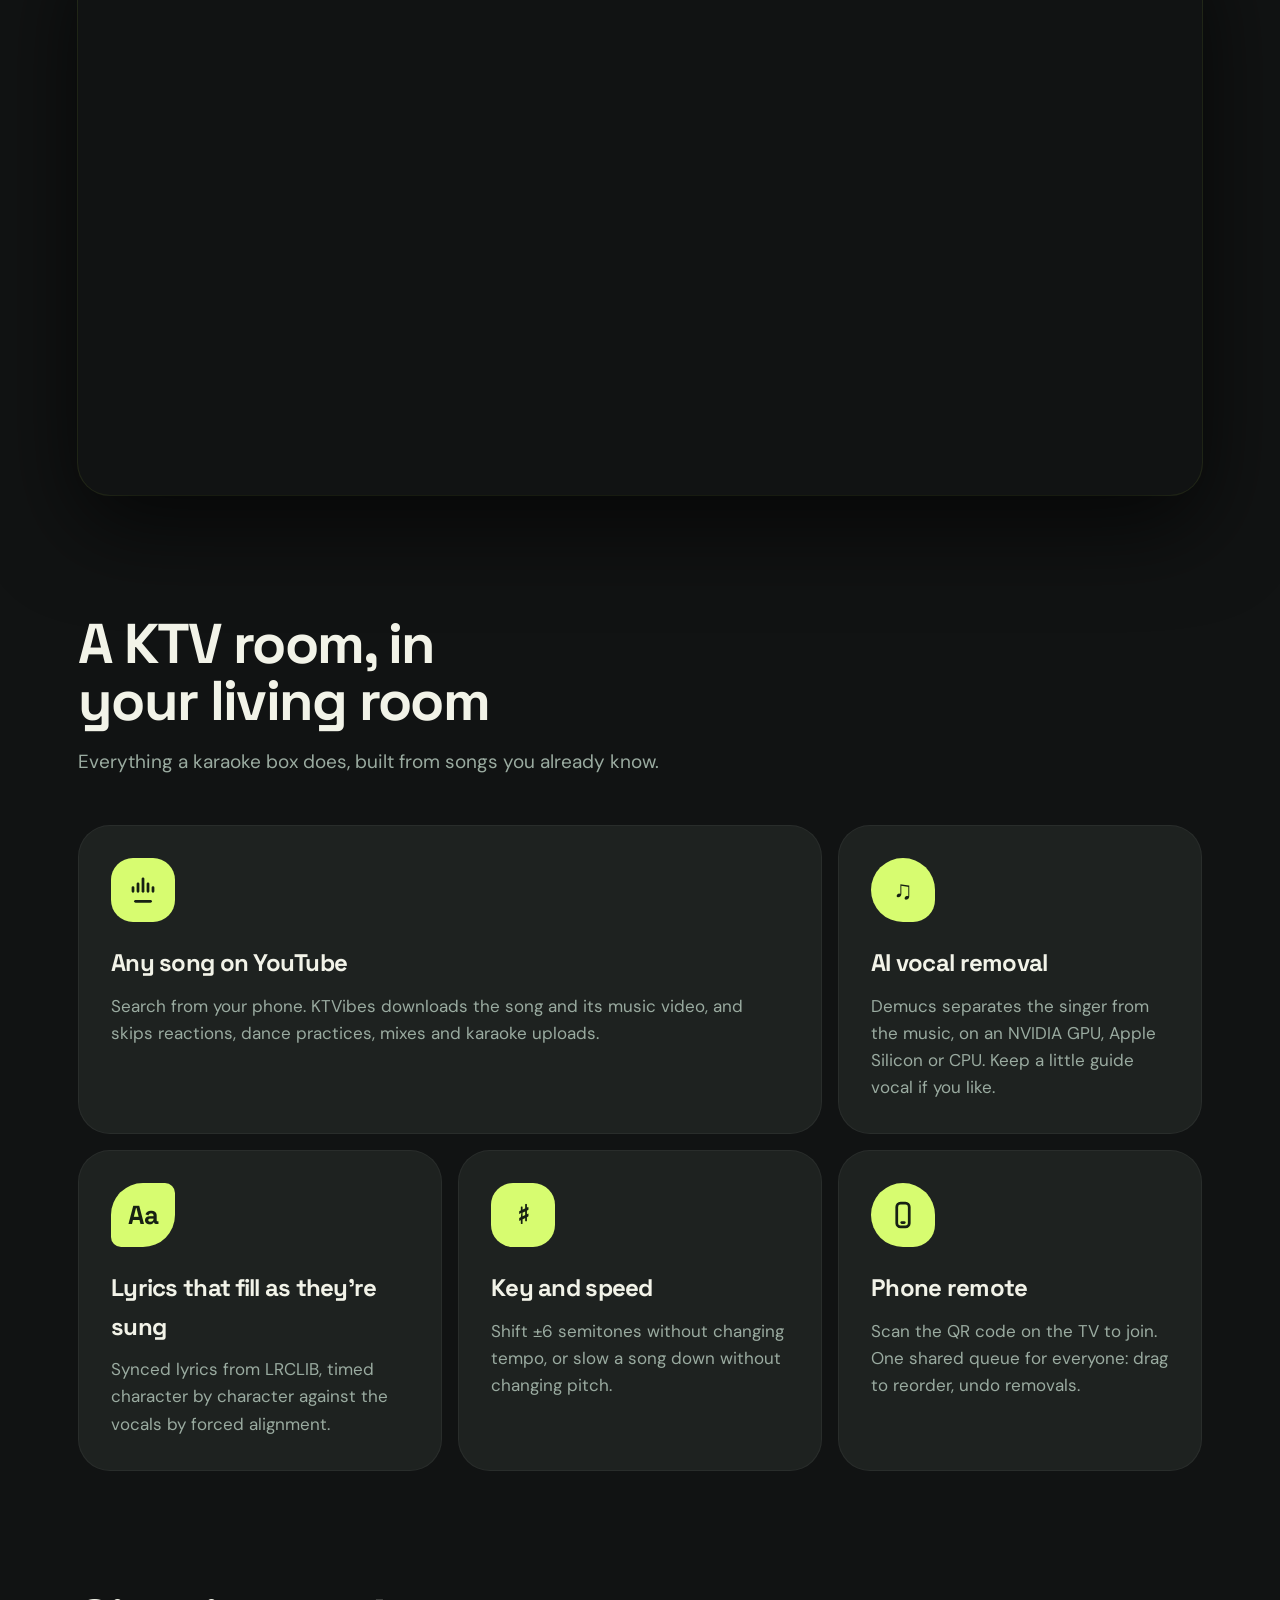
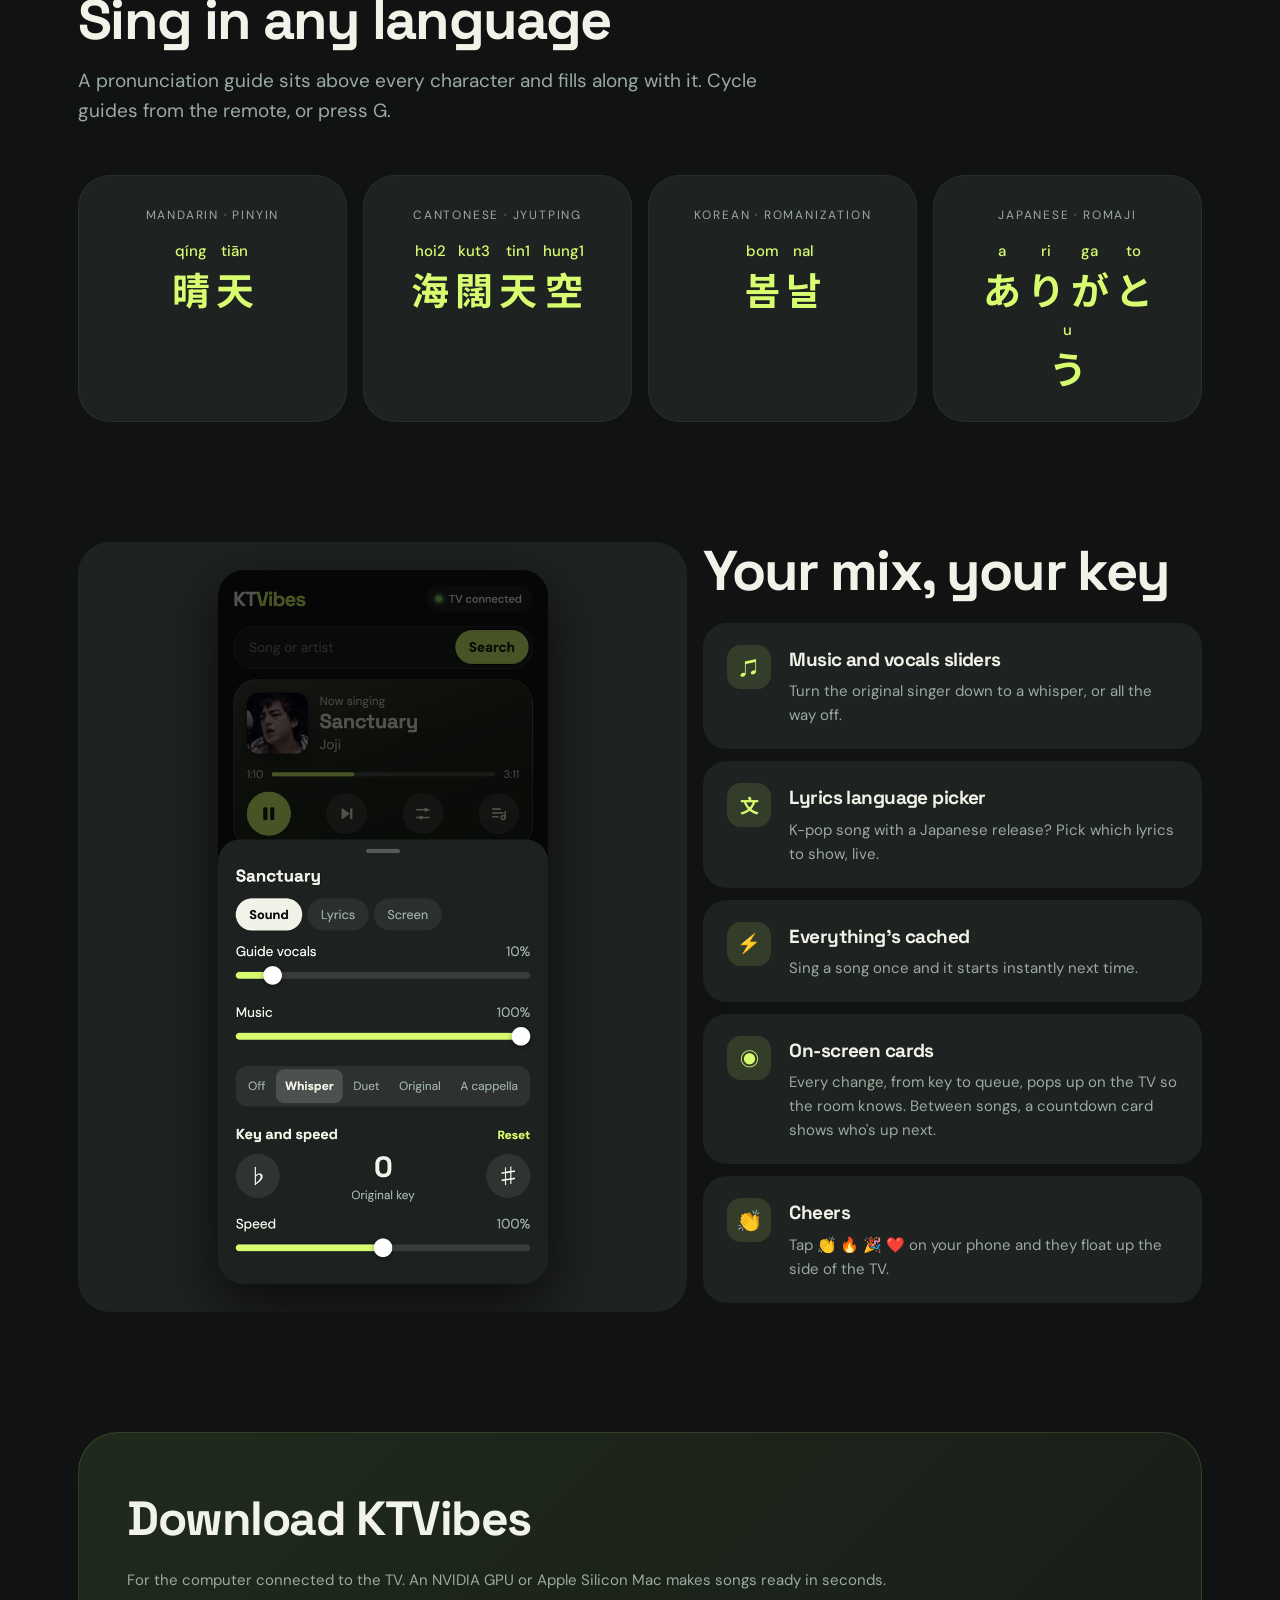
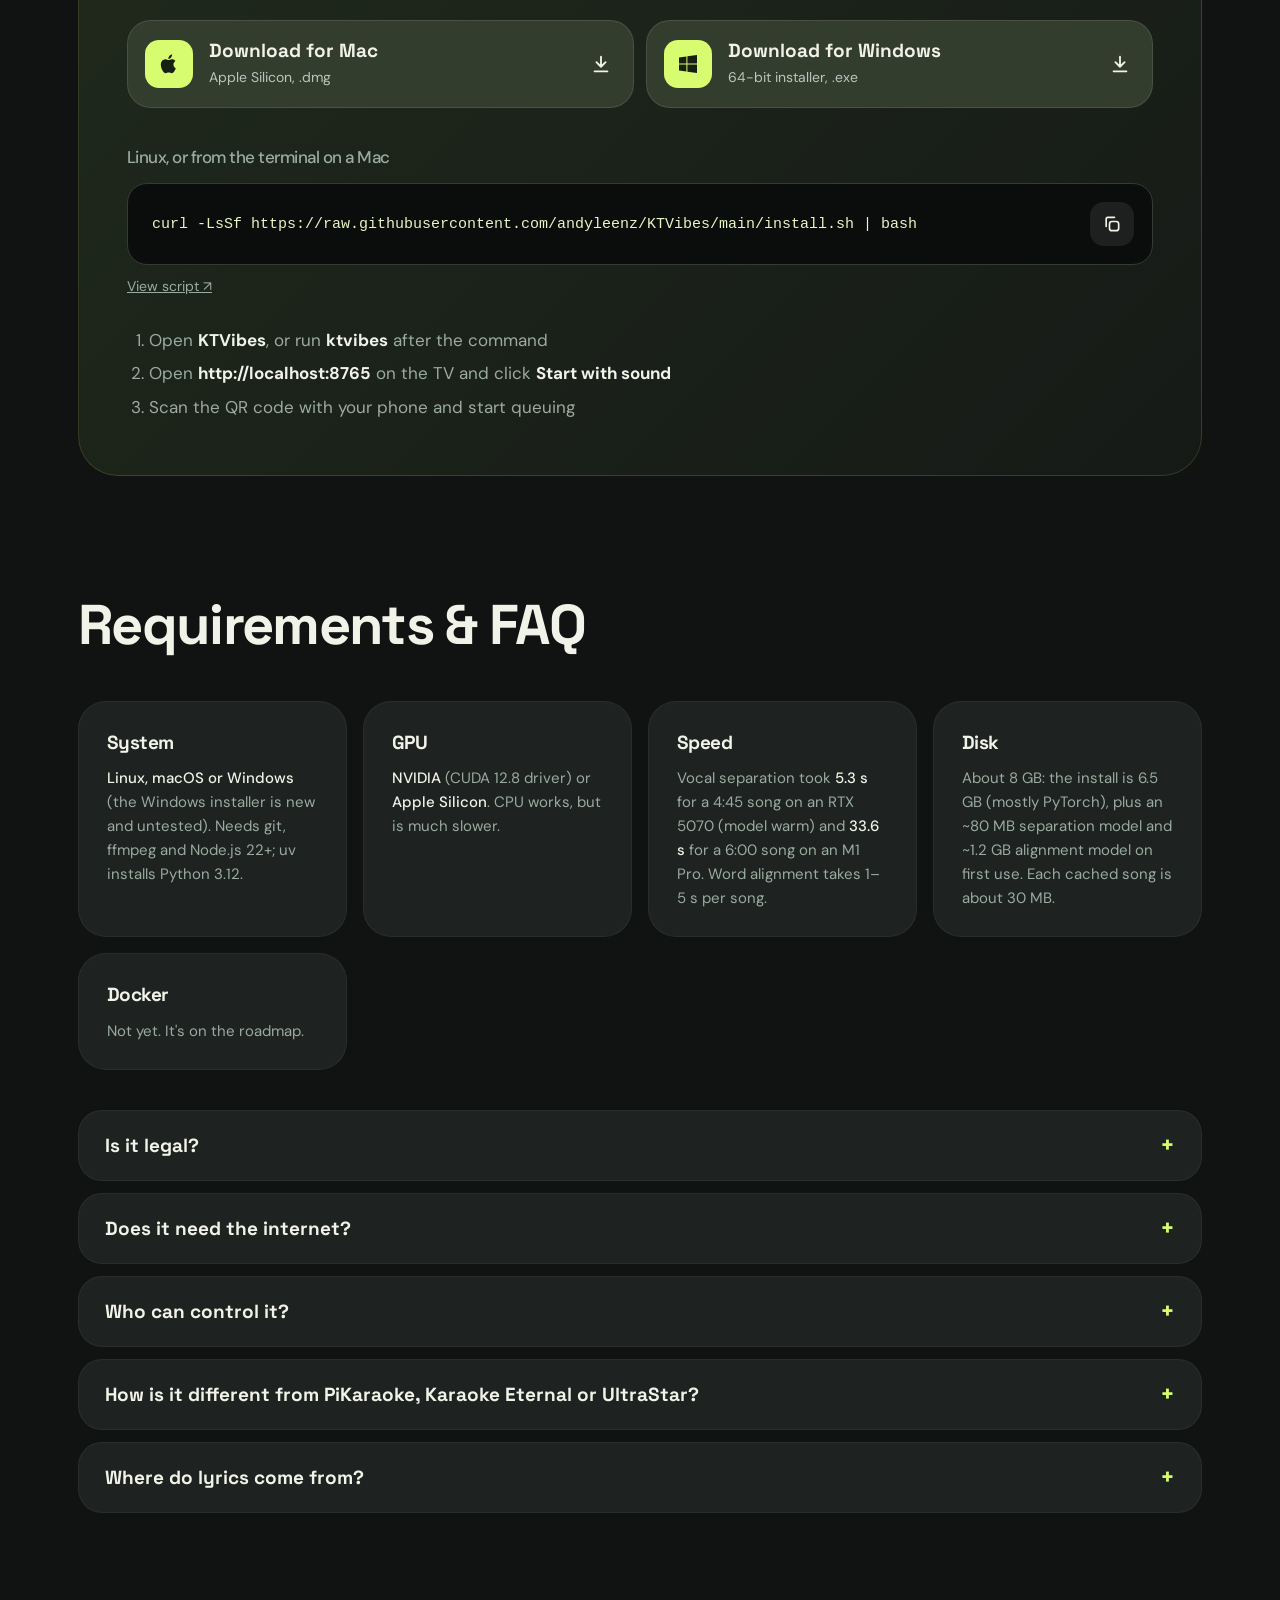
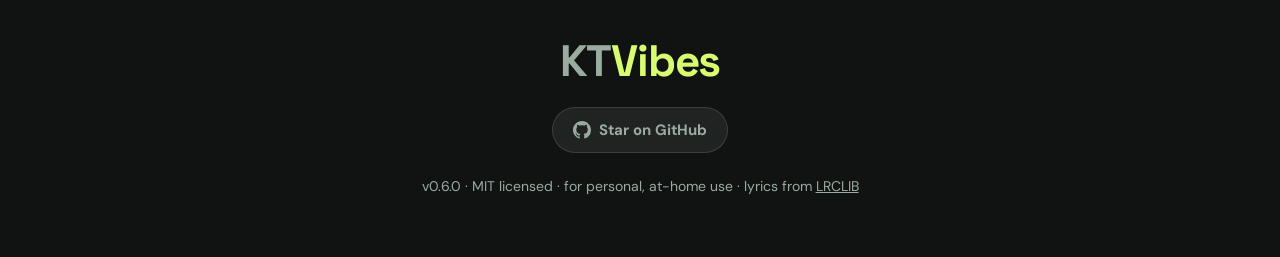
==== commit c65e86b0: "Marketing page: new screenshots and demo, Mac and Windows downloads TV stills, remote shots and the " ====
--- a/docs/index.html
+++ b/docs/index.html
@@ -49,7 +49,7 @@
 .pill svg{width:18px;height:18px;fill:currentColor}
 .navlinks{display:flex;align-items:center;gap:6px}.navlink{padding:10px 14px;text-decoration:none;font-weight:700;font-size:15px;color:var(--muted);transition:color .2s}.navlink:hover{color:var(--ink)}
 /* Keyboard users need to see where they are. */
-.pill:focus-visible,.navlink:focus-visible,.tabs button:focus-visible,.copy:focus-visible,summary:focus-visible,.script:focus-visible{outline:2px solid var(--lime);outline-offset:3px}
+.pill:focus-visible,.navlink:focus-visible,.dl:focus-visible,.copy:focus-visible,summary:focus-visible,.script:focus-visible{outline:2px solid var(--lime);outline-offset:3px}
 
 /* Hero */
 .hero{position:relative;padding:128px 0 40px;text-align:center;background:radial-gradient(ellipse 70% 60% at 50% 0%,#2a3826 0%,transparent 70%)}
@@ -115,10 +115,14 @@
 .install{border-radius:40px;background:linear-gradient(135deg,#202a1c,#161a17);padding:48px;border:1px solid #d7fc7022}
 #install{scroll-margin-top:90px}
 @media(max-width:600px){.install{padding:28px 20px;border-radius:28px}}
-.tabs{display:inline-flex;gap:4px;padding:5px;border-radius:999px;background:#0006;margin-bottom:22px}
-.tabs button{border:0;background:transparent;color:var(--muted);font:500 15px 'DM Sans',sans-serif;padding:10px 20px;border-radius:999px;cursor:pointer;white-space:nowrap;transition:background .3s var(--spring),color .2s,border-radius .4s var(--spring)}
-.tabs button[aria-selected=true]{background:var(--lime);color:var(--on-lime);font-weight:700}
-.tabs button:active{border-radius:10px}
+/* Downloads: Mac and Windows get an app; the command is for Linux. */
+.downloads{display:grid;grid-template-columns:repeat(2,minmax(0,1fr));gap:12px}@media(max-width:700px){.downloads{grid-template-columns:minmax(0,1fr)}}
+.dl{display:flex;align-items:center;gap:16px;padding:18px 22px 18px 18px;border-radius:24px;background:#333d2e;box-shadow:inset 0 0 0 1px #ffffff1a;text-decoration:none;color:var(--ink);transition:background .3s,border-radius .4s var(--spring),transform .3s var(--spring)}
+.dl:hover{background:#3d4937;border-radius:18px}.dl:active{transform:scale(.98)}
+.dl .os{flex:none;display:grid;place-items:center;width:48px;height:48px;border-radius:14px;background:var(--lime);color:var(--on-lime)}.dl .os svg{width:24px;height:24px;fill:currentColor}
+.dl strong{display:block;font:700 19px 'Space Grotesk',sans-serif}.dl small{color:#b9c6bd;font-size:14px}
+.dl .arrow{flex:none;margin-left:auto;width:22px;height:22px;fill:none;stroke:var(--ink);stroke-width:2;stroke-linecap:round;stroke-linejoin:round}
+.install h3.linux{margin:36px 0 12px;font-size:17px;color:var(--muted);font-weight:500;font-family:'DM Sans',sans-serif}
 .cmd{display:flex;align-items:center;gap:12px;background:#0b0d0c;border:1px solid var(--line);border-radius:20px;padding:18px 18px 18px 24px;font:500 15px ui-monospace,'JetBrains Mono',monospace;overflow:hidden}
 /* Only the command scrolls, so the copy button never leaves the screen. */
 .cmd code{flex:1;min-width:0;overflow-x:auto;white-space:nowrap;color:#e6f5c4;user-select:all;padding:4px 0}
@@ -156,13 +160,13 @@
 </head>
 <body>
 <nav><div class="wrap"><a class="brand" href="./">KT<span>Vibes</span></a>
- <div class="navlinks"><a class="navlink" href="#install">Install</a><a class="pill tonal" href="https://github.com/andyleenz/KTVibes"><svg viewBox="0 0 16 16"><path d="M8 0C3.58 0 0 3.58 0 8c0 3.54 2.29 6.53 5.47 7.59.4.07.55-.17.55-.38 0-.19-.01-.82-.01-1.49-2.01.37-2.53-.49-2.69-.94-.09-.23-.48-.94-.82-1.13-.28-.15-.68-.52-.01-.53.63-.01 1.08.58 1.23.82.72 1.21 1.87.87 2.33.66.07-.52.28-.87.51-1.07-1.78-.2-3.64-.89-3.64-3.95 0-.87.31-1.59.82-2.15-.08-.2-.36-1.02.08-2.12 0 0 .67-.21 2.2.82.64-.18 1.32-.27 2-.27.68 0 1.36.09 2 .27 1.53-1.04 2.2-.82 2.2-.82.44 1.1.16 1.92.08 2.12.51.56.82 1.27.82 2.15 0 3.07-1.87 3.75-3.65 3.95.29.25.54.73.54 1.48 0 1.07-.01 1.93-.01 2.2 0 .21.15.46.55.38A8.013 8.013 0 0016 8c0-4.42-3.58-8-8-8z"/></svg>GitHub</a></div></div></nav>
+ <div class="navlinks"><a class="navlink" href="#install">Download</a><a class="pill tonal" href="https://github.com/andyleenz/KTVibes"><svg viewBox="0 0 16 16"><path d="M8 0C3.58 0 0 3.58 0 8c0 3.54 2.29 6.53 5.47 7.59.4.07.55-.17.55-.38 0-.19-.01-.82-.01-1.49-2.01.37-2.53-.49-2.69-.94-.09-.23-.48-.94-.82-1.13-.28-.15-.68-.52-.01-.53.63-.01 1.08.58 1.23.82.72 1.21 1.87.87 2.33.66.07-.52.28-.87.51-1.07-1.78-.2-3.64-.89-3.64-3.95 0-.87.31-1.59.82-2.15-.08-.2-.36-1.02.08-2.12 0 0 .67-.21 2.2.82.64-.18 1.32-.27 2-.27.68 0 1.36.09 2 .27 1.53-1.04 2.2-.82 2.2-.82.44 1.1.16 1.92.08 2.12.51.56.82 1.27.82 2.15 0 3.07-1.87 3.75-3.65 3.95.29.25.54.73.54 1.48 0 1.07-.01 1.93-.01 2.2 0 .21.15.46.55.38A8.013 8.013 0 0016 8c0-4.42-3.58-8-8-8z"/></svg>GitHub</a></div></div></nav>
 
 <header class="hero"><div class="wrap">
  <span class="eyebrow reveal">Free · open source · self-hosted</span>
  <h1 class="reveal" style="--d:1">Turn any YouTube song into <span class="wipe" data-text="karaoke">karaoke</span></h1>
  <p class="lead reveal" style="--d:2">AI removes the vocals. Lyrics fill as they're sung. Everyone queues from their phone.</p>
- <div class="cta reveal" style="--d:3"><a class="pill primary" href="#install">Install</a><a class="pill tonal" href="https://github.com/andyleenz/KTVibes">View on GitHub</a></div>
+ <div class="cta reveal" style="--d:3"><a class="pill primary" href="#install">Download</a><a class="pill tonal" href="https://github.com/andyleenz/KTVibes">View on GitHub</a></div>
  <div class="stage reveal" style="--d:4">
   <img class="tv" src="tv-hero.jpg" alt="KTVibes on a TV: Joji's Sanctuary with lyrics filling word by word" width="1920" height="1080">
   <img class="phone" src="remote-queue.png" alt="KTVibes phone remote showing the queue" width="585" height="1266" loading="lazy">
@@ -196,26 +200,27 @@
 </div></section>
 
 <section><div class="wrap controls">
- <div class="shot reveal"><img src="remote-controls.png" alt="Remote settings: guide vocals, music, key and speed" loading="lazy"></div>
+ <div class="shot reveal"><img src="remote-controls.png" alt="Remote settings: guide vocals, music, key and speed" width="585" height="1266" loading="lazy"></div>
  <div class="list">
   <div class="section-head reveal" style="margin-bottom:12px"><h2>Your mix, your key</h2></div>
   <div class="row reveal" style="--d:1"><b aria-hidden="true">♫</b><div><h3>Music and vocals sliders</h3><p>Turn the original singer down to a whisper, or all the way off.</p></div></div>
   <div class="row reveal" style="--d:2"><b aria-hidden="true">文</b><div><h3>Lyrics language picker</h3><p>K-pop song with a Japanese release? Pick which lyrics to show, live.</p></div></div>
   <div class="row reveal" style="--d:3"><b aria-hidden="true">⚡</b><div><h3>Everything's cached</h3><p>Sing a song once and it starts instantly next time.</p></div></div>
   <div class="row reveal" style="--d:4"><b aria-hidden="true">◉</b><div><h3>On-screen cards</h3><p>Every change, from key to queue, pops up on the TV so the room knows. Between songs, a countdown card shows who's up next.</p></div></div>
-  <div class="row reveal" style="--d:5"><b aria-hidden="true">👏</b><div><h3>Cheers</h3><p>Tap 👏 🔥 🎉 💚 on your phone and they float up the side of the TV.</p></div></div>
+  <div class="row reveal" style="--d:5"><b aria-hidden="true">👏</b><div><h3>Cheers</h3><p>Tap 👏 🔥 🎉 ❤️ on your phone and they float up the side of the TV.</p></div></div>
  </div>
 </div></section>
 
 <section id="install"><div class="wrap">
  <div class="install reveal">
-  <h2 style="font-size:clamp(32px,4.5vw,48px)">Install in one command</h2>
-  <p style="margin:10px 0 28px">Needs a computer connected to the TV. An NVIDIA GPU or Apple Silicon Mac makes songs ready in seconds.</p>
-  <div class="tabs" role="tablist" aria-label="Operating system"><button role="tab" id="tab-unix" aria-controls="cmdbox" aria-selected="true" data-script="install.sh" data-cmd="curl -LsSf https://raw.githubusercontent.com/andyleenz/KTVibes/main/install.sh | bash">macOS / Linux</button><button role="tab" id="tab-win" aria-controls="cmdbox" aria-selected="false" tabindex="-1" data-script="install.ps1" data-cmd="irm https://raw.githubusercontent.com/andyleenz/KTVibes/main/install.ps1 | iex">Windows</button></div>
-  <div class="cmd" id="cmdbox" role="tabpanel"><code id="cmd">curl -LsSf https://raw.githubusercontent.com/andyleenz/KTVibes/main/install.sh | bash</code>
+  <h2 style="font-size:clamp(32px,4.5vw,48px)">Download KTVibes</h2>
+  <p style="margin:10px 0 28px">For the computer connected to the TV. An NVIDIA GPU or Apple Silicon Mac makes songs ready in seconds.</p>
+  <div class="downloads"><a class="dl" href="https://github.com/andyleenz/KTVibes/releases/latest/download/KTVibes-AppleSilicon.dmg"><b class="os"><svg viewBox="0 0 24 24"><path d="M16.4 12.6c0-2.4 2-3.5 2-3.6-1.1-1.6-2.8-1.8-3.4-1.8-1.4-.1-2.8.9-3.5.9s-1.9-.9-3.1-.8c-1.6 0-3 .9-3.8 2.3-1.6 2.8-.4 7 1.2 9.3.8 1.1 1.7 2.4 2.9 2.3 1.2 0 1.6-.7 3-.7s1.8.7 3 .7c1.3 0 2.1-1.1 2.8-2.3.9-1.3 1.3-2.6 1.3-2.6s-2.4-.9-2.4-3.7zM14.1 5.6c.6-.8 1.1-1.9 1-3-.9 0-2.1.6-2.7 1.4-.6.7-1.1 1.8-1 2.9 1 .1 2.1-.5 2.7-1.3z"/></svg></b><span><strong>Download for Mac</strong><small>Apple Silicon, .dmg</small></span><svg class="arrow" viewBox="0 0 24 24"><path d="M12 4v11m-5-5 5 5 5-5M5 20h14"/></svg></a><a class="dl" href="https://github.com/andyleenz/KTVibes/releases/latest/download/KTVibes-Setup-x64.exe"><b class="os"><svg viewBox="0 0 24 24"><path d="M3 5.5 10.4 4.5v7H3zM11.4 4.3 21 3v8.5h-9.6zM3 12.5h7.4v7L3 18.5zM11.4 12.5H21V21l-9.6-1.3z"/></svg></b><span><strong>Download for Windows</strong><small>64-bit installer, .exe</small></span><svg class="arrow" viewBox="0 0 24 24"><path d="M12 4v11m-5-5 5 5 5-5M5 20h14"/></svg></a></div>
+  <h3 class="linux">Linux, or from the terminal on a Mac</h3>
+  <div class="cmd" id="cmdbox"><code id="cmd">curl -LsSf https://raw.githubusercontent.com/andyleenz/KTVibes/main/install.sh | bash</code>
    <button class="copy" id="copy" aria-label="Copy command"><svg viewBox="0 0 24 24"><rect x="9" y="9" width="11" height="11" rx="3"/><path d="M5 15V6a2 2 0 0 1 2-2h8"/></svg></button></div>
   <a class="script" id="script" href="https://github.com/andyleenz/KTVibes/blob/main/install.sh">View script ↗</a>
-  <ol><li>Run <b>ktvibes</b></li><li>Open <b>http://localhost:8765</b> on the TV and click <b>Enable sound</b></li><li>Scan the QR code with your phone and start queuing</li></ol>
+  <ol><li>Open <b>KTVibes</b>, or run <b>ktvibes</b> after the command</li><li>Open <b>http://localhost:8765</b> on the TV and click <b>Start with sound</b></li><li>Scan the QR code with your phone and start queuing</li></ol>
  </div>
 </div></section>
 
@@ -245,19 +250,7 @@
  if(e.isIntersecting){e.target.classList.add('in');if(e.target.classList.contains('lang'))e.target.classList.add('on');seen.unobserve(e.target);}
 }},{threshold:.2});
 document.querySelectorAll('.reveal').forEach(el=>seen.observe(el));
-const cmd=document.getElementById('cmd'),copy=document.getElementById('copy'),script=document.getElementById('script');
-const tabs=[...document.querySelectorAll('.tabs button')];
-const still=matchMedia('(prefers-reduced-motion:reduce)');
-function pick(tab){
- tabs.forEach(t=>{t.setAttribute('aria-selected',t===tab);t.tabIndex=t===tab?0:-1;});
- if(!still.matches)cmd.animate([{opacity:0,transform:'translateY(8px)'},{opacity:1,transform:'none'}],{duration:350,easing:'cubic-bezier(.34,1.56,.64,1)'});
- cmd.textContent=tab.dataset.cmd;
- script.href='https://github.com/andyleenz/KTVibes/blob/main/'+tab.dataset.script;
-}
-tabs.forEach((tab,i)=>{tab.onclick=()=>pick(tab);
- // Standard tablist keys: arrows move between tabs.
- tab.onkeydown=e=>{const d=e.key==='ArrowRight'?1:e.key==='ArrowLeft'?-1:0;if(!d)return;e.preventDefault();const n=tabs[(i+d+tabs.length)%tabs.length];pick(n);n.focus();};
-});
+const cmd=document.getElementById('cmd'),copy=document.getElementById('copy');
 copy.onclick=async()=>{try{await navigator.clipboard.writeText(cmd.textContent);copy.classList.add('done');copy.setAttribute('aria-label','Copied');
  setTimeout(()=>{copy.classList.remove('done');copy.setAttribute('aria-label','Copy command');},1400);}
  // No clipboard (http, old browser): select the text so Ctrl+C works.
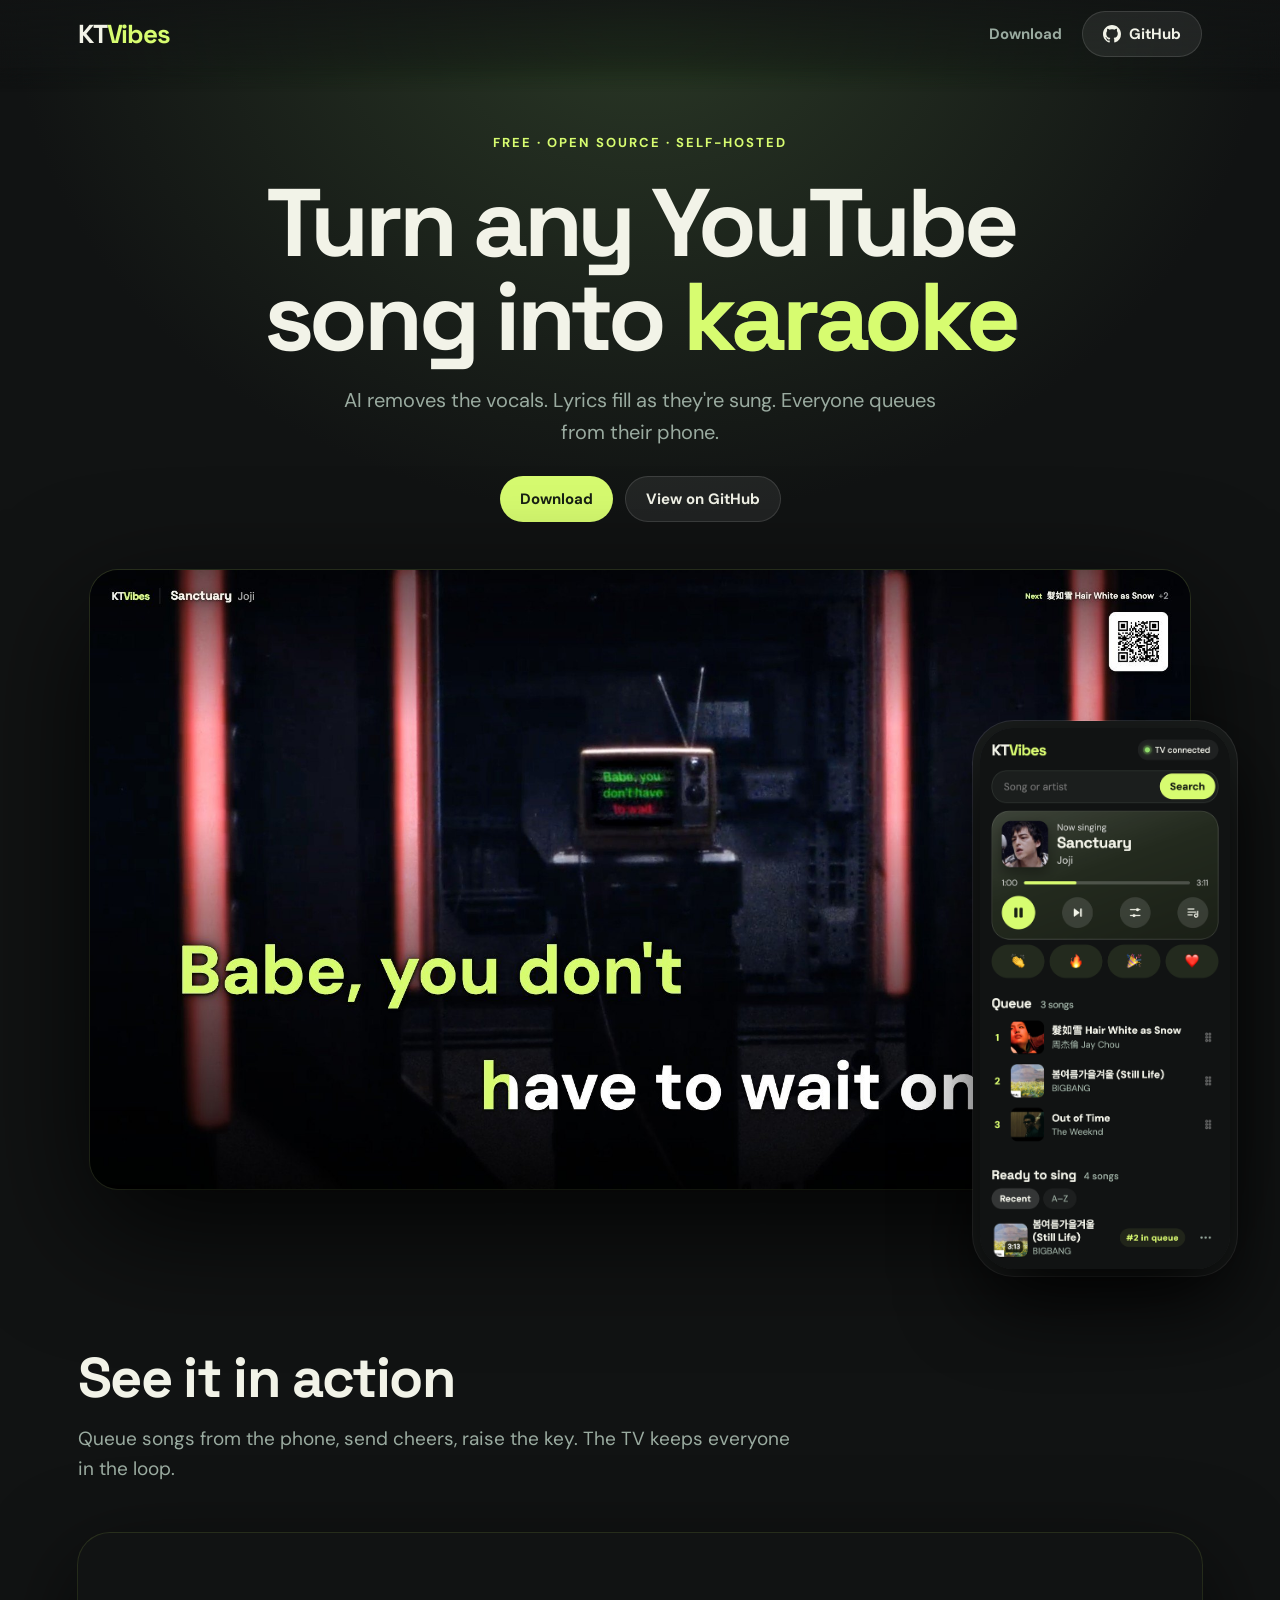
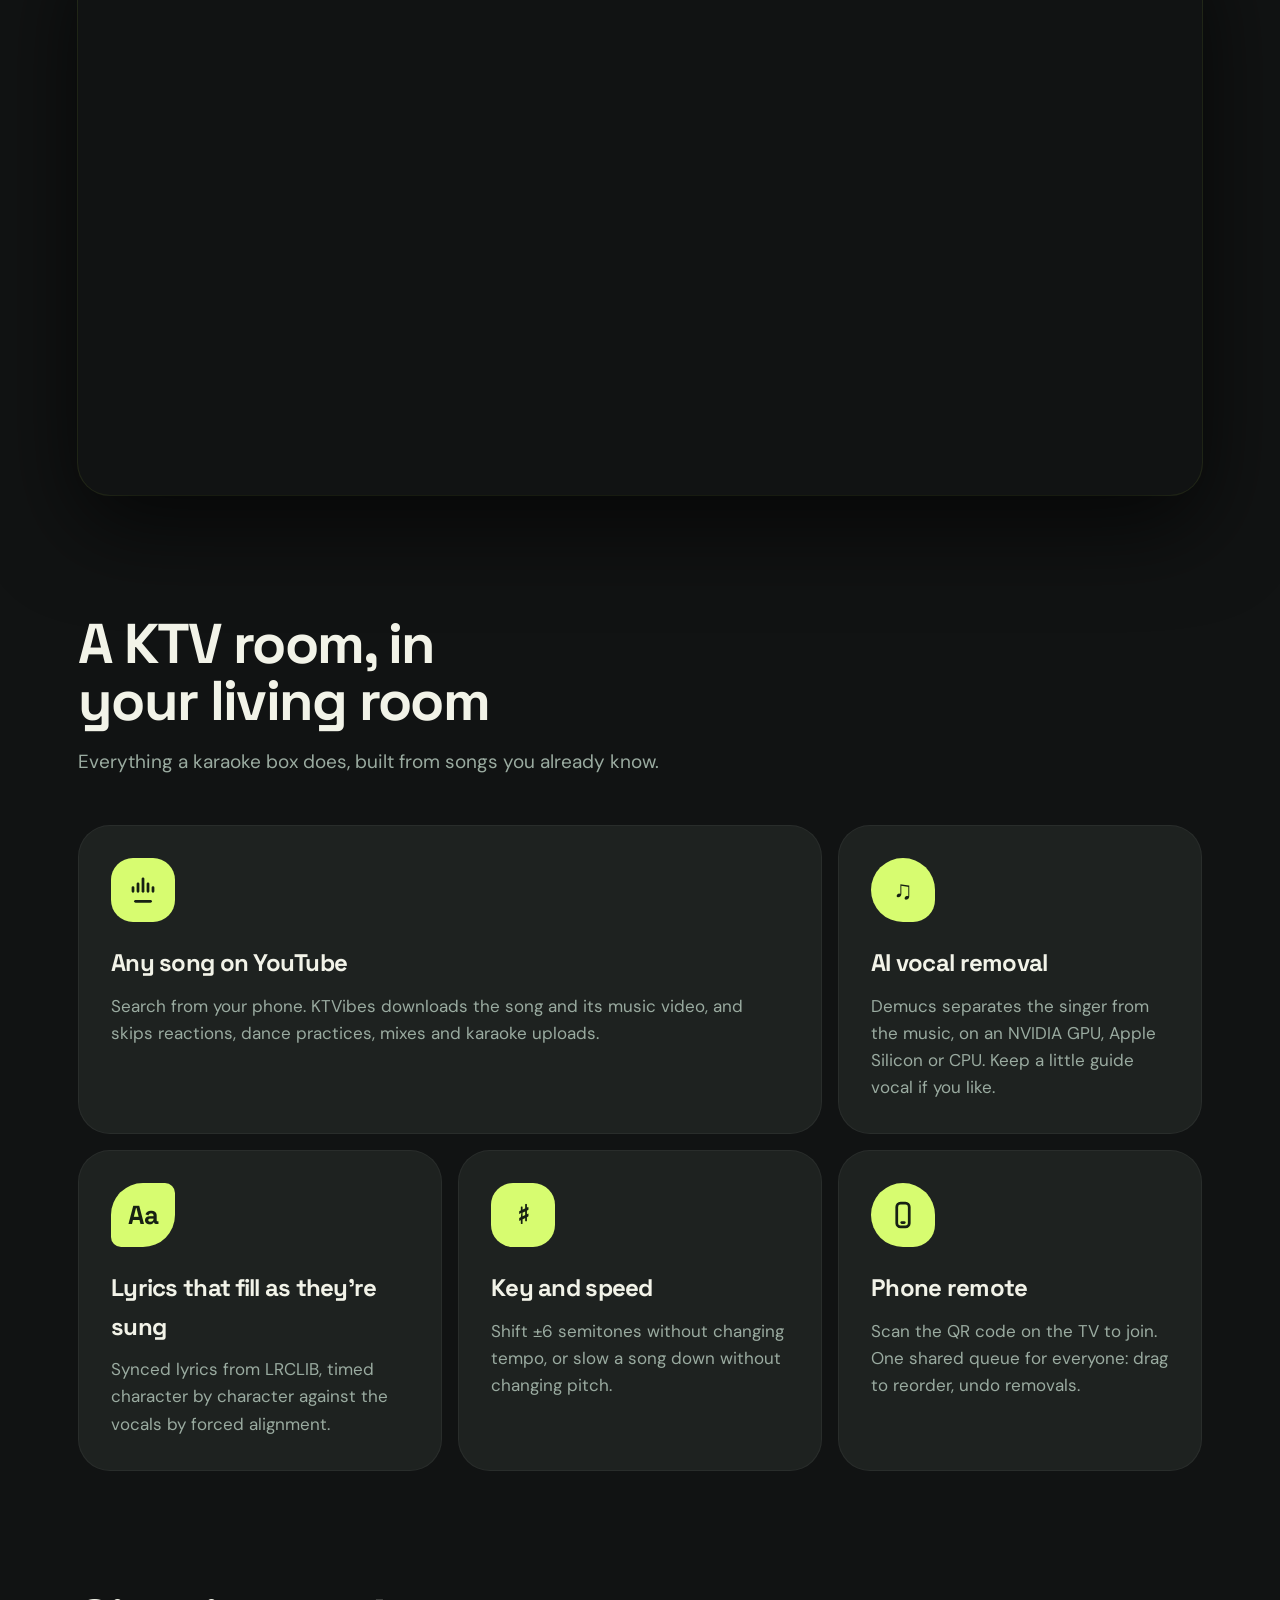
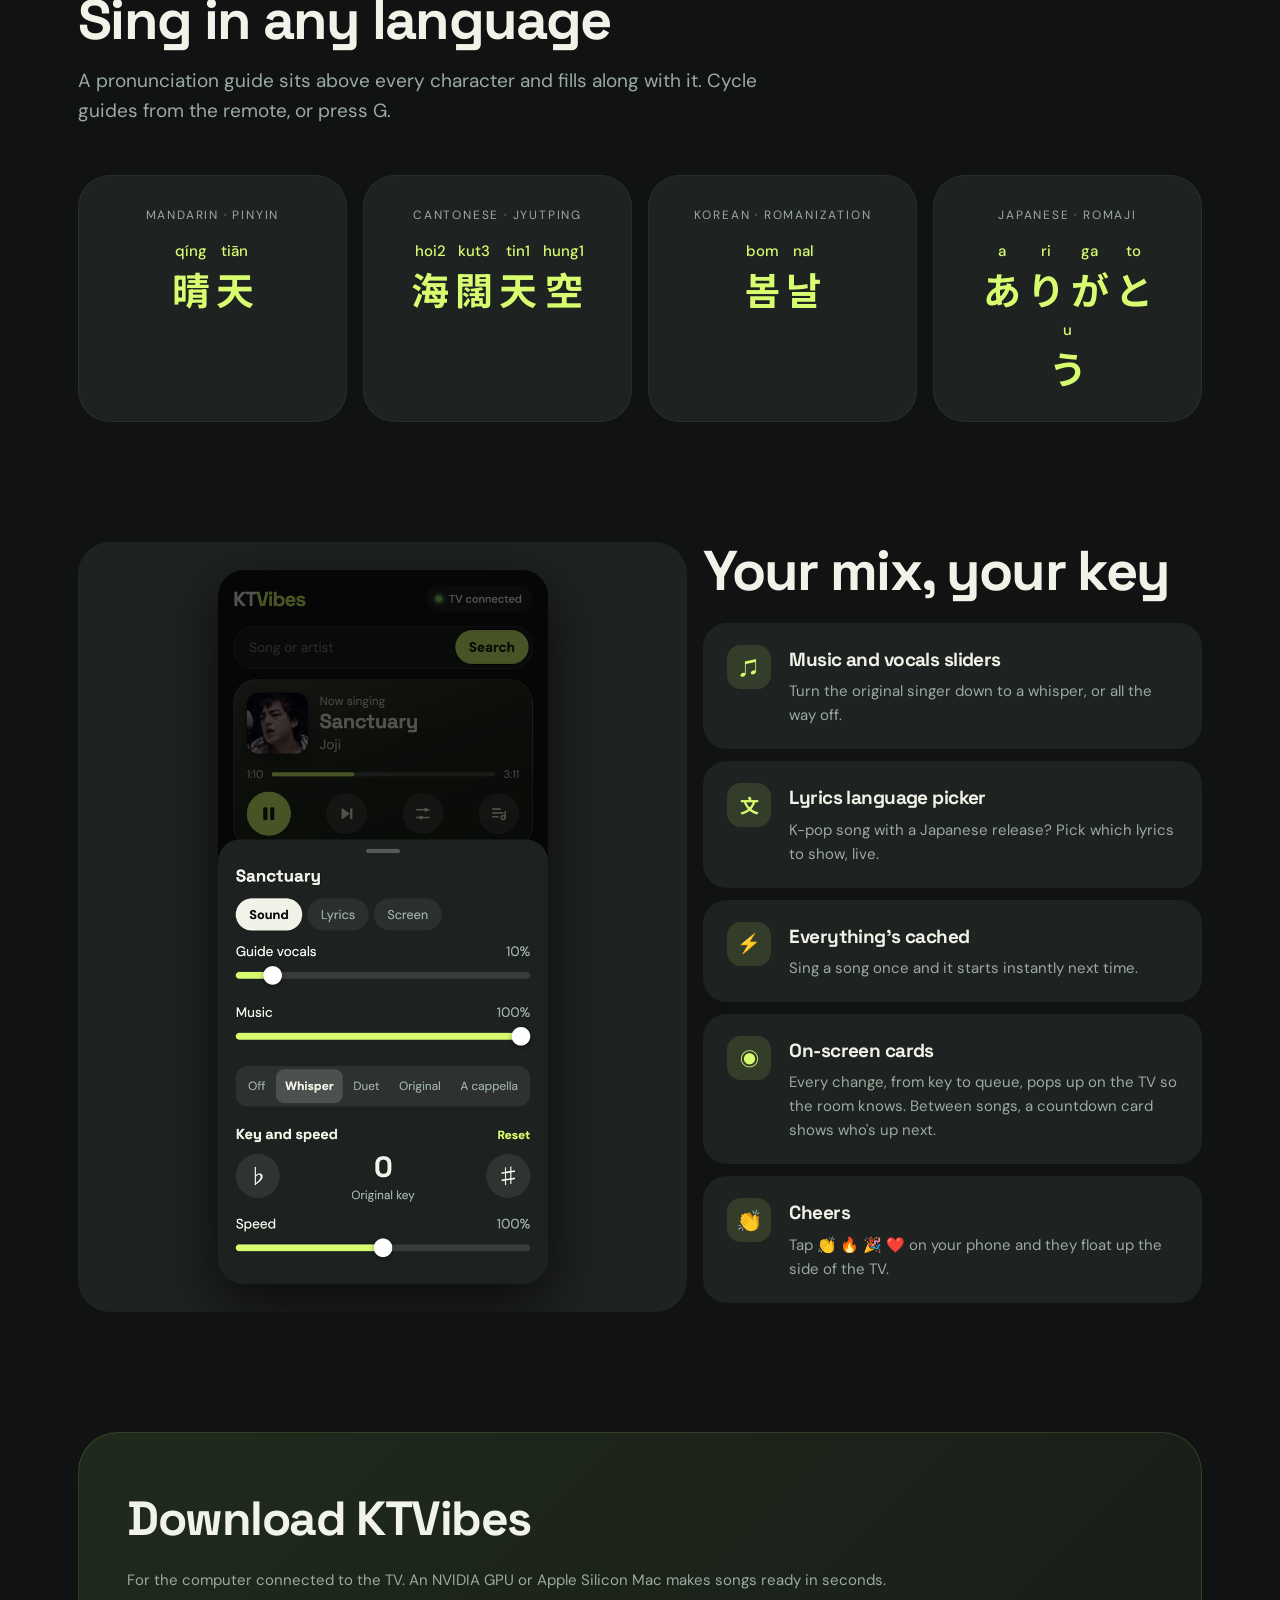
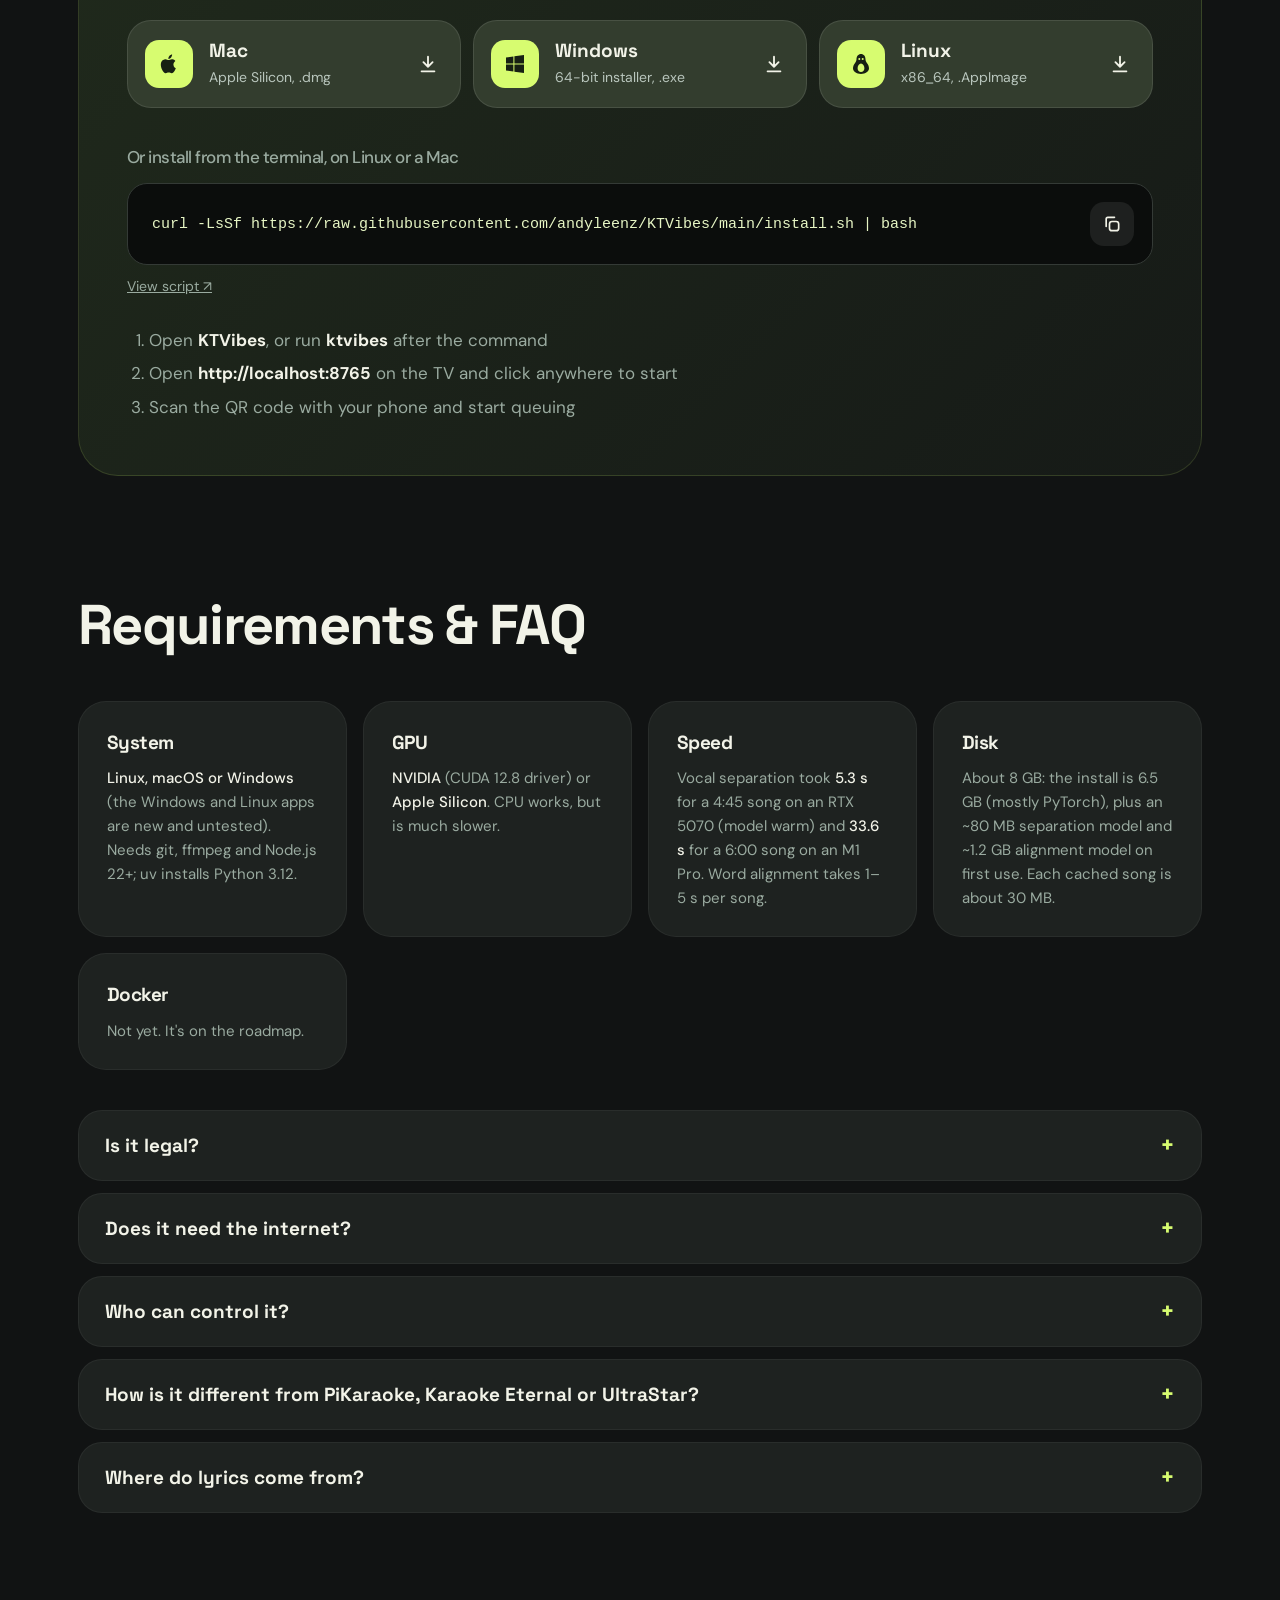
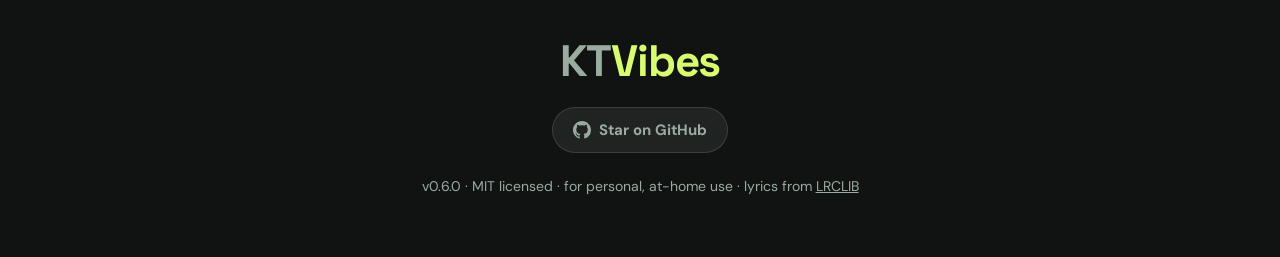
==== commit 2e3012df: "Marketing page: Linux download beside Mac and Windows; click anywhere to start Co-Authored-By: Claud" ====
--- a/docs/index.html
+++ b/docs/index.html
@@ -115,8 +115,8 @@
 .install{border-radius:40px;background:linear-gradient(135deg,#202a1c,#161a17);padding:48px;border:1px solid #d7fc7022}
 #install{scroll-margin-top:90px}
 @media(max-width:600px){.install{padding:28px 20px;border-radius:28px}}
-/* Downloads: Mac and Windows get an app; the command is for Linux. */
-.downloads{display:grid;grid-template-columns:repeat(2,minmax(0,1fr));gap:12px}@media(max-width:700px){.downloads{grid-template-columns:minmax(0,1fr)}}
+/* Downloads: an app for each platform; the command installs from source. */
+.downloads{display:grid;grid-template-columns:repeat(3,minmax(0,1fr));gap:12px}@media(max-width:960px){.downloads{grid-template-columns:minmax(0,1fr)}}
 .dl{display:flex;align-items:center;gap:16px;padding:18px 22px 18px 18px;border-radius:24px;background:#333d2e;box-shadow:inset 0 0 0 1px #ffffff1a;text-decoration:none;color:var(--ink);transition:background .3s,border-radius .4s var(--spring),transform .3s var(--spring)}
 .dl:hover{background:#3d4937;border-radius:18px}.dl:active{transform:scale(.98)}
 .dl .os{flex:none;display:grid;place-items:center;width:48px;height:48px;border-radius:14px;background:var(--lime);color:var(--on-lime)}.dl .os svg{width:24px;height:24px;fill:currentColor}
@@ -215,19 +215,19 @@
  <div class="install reveal">
   <h2 style="font-size:clamp(32px,4.5vw,48px)">Download KTVibes</h2>
   <p style="margin:10px 0 28px">For the computer connected to the TV. An NVIDIA GPU or Apple Silicon Mac makes songs ready in seconds.</p>
-  <div class="downloads"><a class="dl" href="https://github.com/andyleenz/KTVibes/releases/latest/download/KTVibes-AppleSilicon.dmg"><b class="os"><svg viewBox="0 0 24 24"><path d="M16.4 12.6c0-2.4 2-3.5 2-3.6-1.1-1.6-2.8-1.8-3.4-1.8-1.4-.1-2.8.9-3.5.9s-1.9-.9-3.1-.8c-1.6 0-3 .9-3.8 2.3-1.6 2.8-.4 7 1.2 9.3.8 1.1 1.7 2.4 2.9 2.3 1.2 0 1.6-.7 3-.7s1.8.7 3 .7c1.3 0 2.1-1.1 2.8-2.3.9-1.3 1.3-2.6 1.3-2.6s-2.4-.9-2.4-3.7zM14.1 5.6c.6-.8 1.1-1.9 1-3-.9 0-2.1.6-2.7 1.4-.6.7-1.1 1.8-1 2.9 1 .1 2.1-.5 2.7-1.3z"/></svg></b><span><strong>Download for Mac</strong><small>Apple Silicon, .dmg</small></span><svg class="arrow" viewBox="0 0 24 24"><path d="M12 4v11m-5-5 5 5 5-5M5 20h14"/></svg></a><a class="dl" href="https://github.com/andyleenz/KTVibes/releases/latest/download/KTVibes-Setup-x64.exe"><b class="os"><svg viewBox="0 0 24 24"><path d="M3 5.5 10.4 4.5v7H3zM11.4 4.3 21 3v8.5h-9.6zM3 12.5h7.4v7L3 18.5zM11.4 12.5H21V21l-9.6-1.3z"/></svg></b><span><strong>Download for Windows</strong><small>64-bit installer, .exe</small></span><svg class="arrow" viewBox="0 0 24 24"><path d="M12 4v11m-5-5 5 5 5-5M5 20h14"/></svg></a></div>
-  <h3 class="linux">Linux, or from the terminal on a Mac</h3>
+  <div class="downloads"><a class="dl" href="https://github.com/andyleenz/KTVibes/releases/latest/download/KTVibes-AppleSilicon.dmg"><b class="os"><svg viewBox="0 0 24 24"><path d="M16.4 12.6c0-2.4 2-3.5 2-3.6-1.1-1.6-2.8-1.8-3.4-1.8-1.4-.1-2.8.9-3.5.9s-1.9-.9-3.1-.8c-1.6 0-3 .9-3.8 2.3-1.6 2.8-.4 7 1.2 9.3.8 1.1 1.7 2.4 2.9 2.3 1.2 0 1.6-.7 3-.7s1.8.7 3 .7c1.3 0 2.1-1.1 2.8-2.3.9-1.3 1.3-2.6 1.3-2.6s-2.4-.9-2.4-3.7zM14.1 5.6c.6-.8 1.1-1.9 1-3-.9 0-2.1.6-2.7 1.4-.6.7-1.1 1.8-1 2.9 1 .1 2.1-.5 2.7-1.3z"/></svg></b><span><strong>Mac</strong><small>Apple Silicon, .dmg</small></span><svg class="arrow" viewBox="0 0 24 24"><path d="M12 4v11m-5-5 5 5 5-5M5 20h14"/></svg></a><a class="dl" href="https://github.com/andyleenz/KTVibes/releases/latest/download/KTVibes-Setup-x64.exe"><b class="os"><svg viewBox="0 0 24 24"><path d="M3 5.5 10.4 4.5v7H3zM11.4 4.3 21 3v8.5h-9.6zM3 12.5h7.4v7L3 18.5zM11.4 12.5H21V21l-9.6-1.3z"/></svg></b><span><strong>Windows</strong><small>64-bit installer, .exe</small></span><svg class="arrow" viewBox="0 0 24 24"><path d="M12 4v11m-5-5 5 5 5-5M5 20h14"/></svg></a><a class="dl" href="https://github.com/andyleenz/KTVibes/releases/latest/download/KTVibes-x86_64.AppImage"><b class="os"><svg viewBox="0 0 24 24"><path fill-rule="evenodd" d="M12 2C9.2 2 7.5 4.3 7.5 7.3c0 1.4-.6 2.6-1.6 4C4.6 13 4 14.8 4 16.6 4 19.6 7.6 22 12 22s8-2.4 8-5.4c0-1.8-.6-3.6-1.9-5.3-1-1.4-1.6-2.6-1.6-4C16.5 4.3 14.8 2 12 2Zm0 9.5c-1.9 0-3.4 2.2-3.4 4.8 0 2.4 1.5 3.7 3.4 3.7s3.4-1.3 3.4-3.7c0-2.6-1.5-4.8-3.4-4.8ZM10.3 6a1 1 0 1 0 0 2 1 1 0 0 0 0-2Zm3.4 0a1 1 0 1 0 0 2 1 1 0 0 0 0-2Z"/></svg></b><span><strong>Linux</strong><small>x86_64, .AppImage</small></span><svg class="arrow" viewBox="0 0 24 24"><path d="M12 4v11m-5-5 5 5 5-5M5 20h14"/></svg></a></div>
+  <h3 class="linux">Or install from the terminal, on Linux or a Mac</h3>
   <div class="cmd" id="cmdbox"><code id="cmd">curl -LsSf https://raw.githubusercontent.com/andyleenz/KTVibes/main/install.sh | bash</code>
    <button class="copy" id="copy" aria-label="Copy command"><svg viewBox="0 0 24 24"><rect x="9" y="9" width="11" height="11" rx="3"/><path d="M5 15V6a2 2 0 0 1 2-2h8"/></svg></button></div>
   <a class="script" id="script" href="https://github.com/andyleenz/KTVibes/blob/main/install.sh">View script ↗</a>
-  <ol><li>Open <b>KTVibes</b>, or run <b>ktvibes</b> after the command</li><li>Open <b>http://localhost:8765</b> on the TV and click <b>Start with sound</b></li><li>Scan the QR code with your phone and start queuing</li></ol>
+  <ol><li>Open <b>KTVibes</b>, or run <b>ktvibes</b> after the command</li><li>Open <b>http://localhost:8765</b> on the TV and click anywhere to start</li><li>Scan the QR code with your phone and start queuing</li></ol>
  </div>
 </div></section>
 
 <section id="faq"><div class="wrap">
  <div class="section-head reveal"><h2>Requirements &amp; FAQ</h2></div>
  <div class="reqs">
-  <div class="req reveal"><h3>System</h3><p><b>Linux, macOS or Windows</b> (the Windows installer is new and untested). Needs git, ffmpeg and Node.js 22+; uv installs Python 3.12.</p></div>
+  <div class="req reveal"><h3>System</h3><p><b>Linux, macOS or Windows</b> (the Windows and Linux apps are new and untested). Needs git, ffmpeg and Node.js 22+; uv installs Python 3.12.</p></div>
   <div class="req reveal" style="--d:1"><h3>GPU</h3><p><b>NVIDIA</b> (CUDA 12.8 driver) or <b>Apple Silicon</b>. CPU works, but is much slower.</p></div>
   <div class="req reveal" style="--d:2"><h3>Speed</h3><p>Vocal separation took <b>5.3 s</b> for a 4:45 song on an RTX 5070 (model warm) and <b>33.6 s</b> for a 6:00 song on an M1 Pro. Word alignment takes 1–5 s per song.</p></div>
   <div class="req reveal" style="--d:3"><h3>Disk</h3><p>About 8 GB: the install is 6.5 GB (mostly PyTorch), plus an ~80 MB separation model and ~1.2 GB alignment model on first use. Each cached song is about 30 MB.</p></div>
